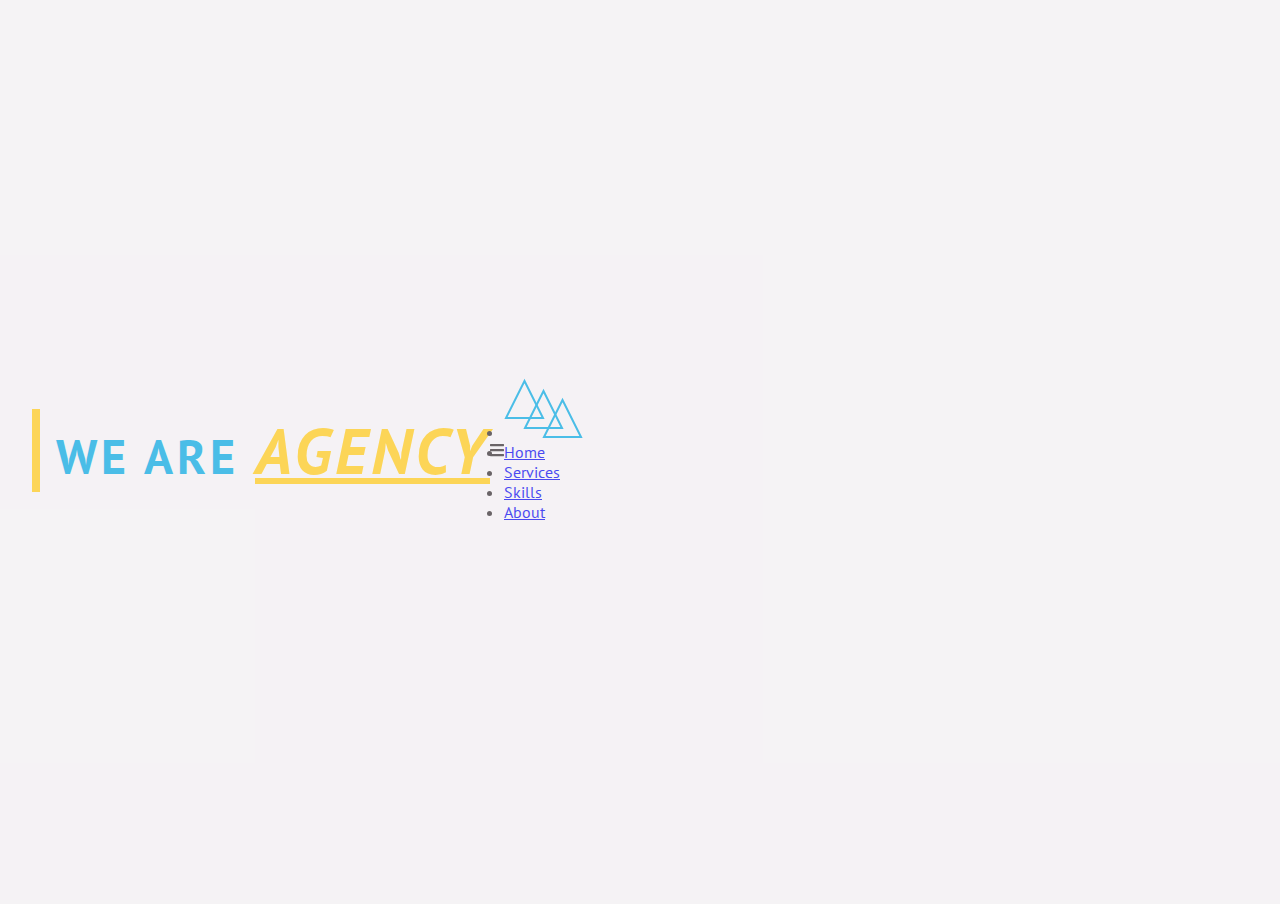
==== setup-agency/index.html @ a59e7b24 "Update web agency" ====
<!DOCTYPE html>
<html lang="en">
  <head>
    <meta charset="UTF-8" />
    <meta name="viewport" content="width=device-width, initial-scale=1.0" />
    <meta http-equiv="X-UA-Compatible" content="ie=edge" />
    <title>Agency</title>
    <!-- main css -->
    <link rel="stylesheet" href="css/main.css" />
    <!-- font awesome(SVG with js)   -->
    <script src="js/all.js"></script>
    <!-- magnific -->
    <!-- <link rel="stylesheet" href="plugins/magnific/magnific-popup.css"> -->
    <!-- owl carousel css-->
    <!-- <link rel="stylesheet" href="plugins/owl/owl.carousel.min.css"> -->
    <!--owl carousel theme  -->
    <!-- <link rel="stylesheet" href="plugins/owl/owl.theme.default.css"> -->
  </head>

  <body>
    <div class="preloader">
      <img src="./img/preloader.gif" alt="" class="preloader_img" />
    </div>
    <!-- header  -->
    <header class="header" id="header">
      <artical class="banner">
        <!--  title  -->
        <h1 class="banner__title">
          We are <strong class="banner__title__name">agency</strong>
        </h1>
      </artical>
      <!--video -->
      <div class="video__container">
        <video class="video__item" id="video" autoplay loop muted>
          <source src="video/Working-it/Mp4/Working-it.mp4" type="video/mp4" />
          <source src="video/Working-it/Ogv/Working-it.ogv" type="video/ogv" />
          <source
            src="video/Working-it/Webm/Working-it.webm"
            type="video/webm"
          />
          browser does't support the video tag.
        </video>
      </div>
      <!--  video overlay  -->
      <div class="video__overlay"></div>
      <!-- nav btn -->
      <div class="navBtn">
        <i class="fas fa-bars"></i>
      </div>
      <!--  navbar  -->
      <nav class="nav">
          <ul class="nav__links">
            <li>
              <a href="#home" class="nav__single-link">
    
                <img src="img/logo.svg" alt="logo">
              </a>
            </li>
            <li>
              <a href="#home" class="nav__single-link">Home</a>
            </li>
            <li>
              <a href="#" class="nav__single-link">Services</a>
            </li>
            <li>
              <a href="#" class="nav__single-link">Skills</a>
            </li>
            <li>
              <a href="#" class="nav__single-link">About</a>
            </li>
          </ul>
        </nav>
    </header>

    <!-- scripts -->
    <!-- jquery -->
    <script src="js/jquery-3.3.1.min.js"></script>
    <!-- magnific -->
    <!-- <script src="plugins/magnific/jquery.magnific-popup.min.js"></script> -->
    <!-- magnific script -->
    <!-- <script src="plugins/magnific/magnific.js"></script> -->
    <!-- numscroller -->
    <!-- <script src="plugins/numscroller-1.0.js"></script> -->
    <!-- owl carousel -->
    <!-- <script src="plugins/owl/owl.carousel.min.js"></script> -->
    <!-- owl js -->
    <!-- <script src="plugins/owl/owl.js"></script> -->
    <!-- app js  -->

    <script src="js/app.js"></script>
    <!--  -->
  </body>
</html>
---- setup-agency/css/main.css ----
@charset "UTF-8";
@import url("https://fonts.googleapis.com/css?family=PT+Sans:400,700");
* {
  margin: 0;
  padding: 0;
  -webkit-box-sizing: border-box;
  box-sizing: border-box;
}

:root {
  --yellow: #ffc914;
  --grey: #b5c2b7;
  --black: rgb(46, 40, 42);
  --blue: #00a7e1;
  --cream: #eddea4;
  --white: rgb(245, 243, 245);
}

body {
  font-family: "PT Sans", sans-serif;
  background: var(--white);
  color: var(--black);
}

.preloader {
  position: fixed;
  top: 0;
  left: 0;
  right: 0;
  bottom: 0;
  background: var(--white);
  display: -webkit-box;
  display: -ms-flexbox;
  display: flex;
  -webkit-box-pack: center;
  -ms-flex-pack: center;
  justify-content: center;
  -webkit-box-align: center;
  -ms-flex-align: center;
  align-items: center;
  z-index: 999;
}

.header {
  min-height: 100vh;
  display: -webkit-box;
  display: -ms-flexbox;
  display: flex;
  -webkit-box-align: center;
  -ms-flex-align: center;
  align-items: center;
  /*   for the rest of the elements   */
  position: relative;
  /*   video   */
}
.header .banner {
  margin-left: 2rem;
  border-left: 0.5rem solid var(--yellow);
}
.header .banner__title {
  font-size: 3rem;
  letter-spacing: 0.25rem;
  /* 字母間的間距 */
  margin-left: 1rem;
  text-transform: uppercase;
  color: var(--blue);
}
.header .banner__title__name {
  color: var(--yellow);
  font-size: 4rem;
  font-style: italic;
  text-decoration: underline;
}
.header .video__container {
  position: absolute;
  top: 0;
  left: 0;
  width: 100%;
  height: 100%;
  z-index: -1;
}
.header .video__item {
  width: 100%;
  height: 100%;
  -o-object-fit: cover;
  object-fit: cover;
}
.header .video__overlay {
  position: absolute;
  top: 0;
  left: 0;
  width: 100%;
  height: 100%;
  background: rgba(245, 243, 245, 0.3);
  z-index: 2;
}

@media screen and (max-width: 768px) {
  .header {
    background: url("../video/Working-it/Snapshots/Working-it.jpg") center/cover
      fixed no-repeat;
  }
}
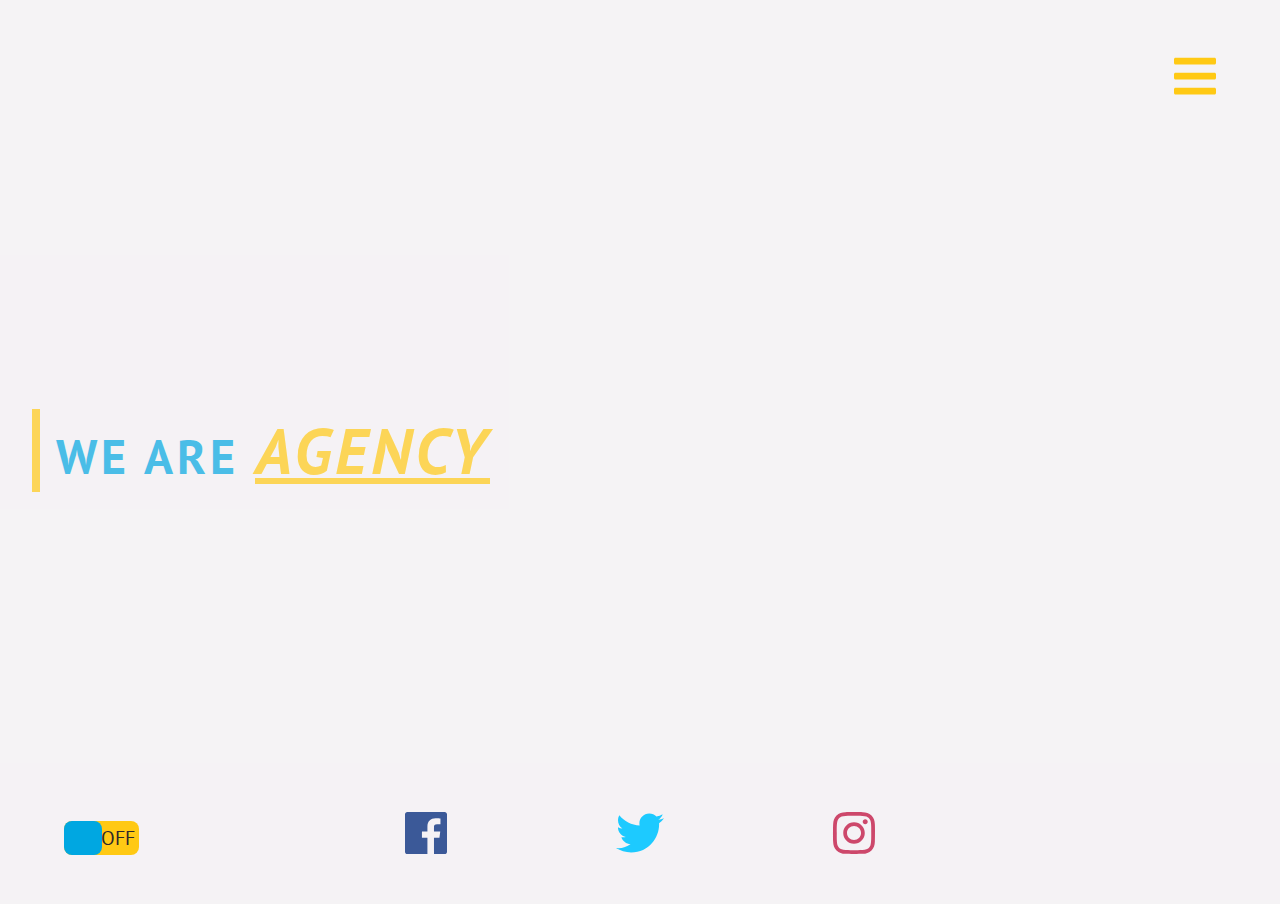
==== commit c364c7c1: "Update switch" ====
--- a/setup-agency/index.html
+++ b/setup-agency/index.html
@@ -22,13 +22,14 @@
       <img src="./img/preloader.gif" alt="" class="preloader_img" />
     </div>
     <!-- header  -->
-    <header class="header" id="header">
-      <artical class="banner">
-        <!--  title  -->
-        <h1 class="banner__title">
-          We are <strong class="banner__title__name">agency</strong>
+    <header class="header" id="home">
+       <!-- title -->
+    <article class="banner">
+        <h1 class="banner__title">we are
+          <span class="banner__title-name">agency</span>
         </h1>
-      </artical>
+      </article>
+
       <!--video -->
       <div class="video__container">
         <video class="video__item" id="video" autoplay loop muted>
@@ -47,29 +48,50 @@
       <div class="navBtn">
         <i class="fas fa-bars"></i>
       </div>
-      <!--  navbar  -->
+      <!-- nav -->
       <nav class="nav">
-          <ul class="nav__links">
-            <li>
-              <a href="#home" class="nav__single-link">
-    
-                <img src="img/logo.svg" alt="logo">
-              </a>
-            </li>
-            <li>
-              <a href="#home" class="nav__single-link">Home</a>
-            </li>
-            <li>
-              <a href="#" class="nav__single-link">Services</a>
-            </li>
-            <li>
-              <a href="#" class="nav__single-link">Skills</a>
-            </li>
-            <li>
-              <a href="#" class="nav__single-link">About</a>
-            </li>
-          </ul>
-        </nav>
+        <ul class="nav__links">
+          <li>
+            <a href="#home" class="nav__links-item">
+              <img src="img/logo.svg" alt="logo" />
+            </a>
+          </li>
+
+          <li>
+            <a href="#home" class="nav__links-item">Home</a>
+          </li>
+          <li>
+            <a href="#" class="nav__links-item">Services</a>
+          </li>
+          <li>
+            <a href="#" class="nav__links-item">Skills</a>
+          </li>
+          <li>
+            <a href="#" class="nav__links-item">About</a>
+          </li>
+        </ul>
+      </nav>
+      <!-- social icons -->
+      <div class="social-icons">
+          <a href="#" class="social-icon social-icon-facebook">
+            <i class="fab fa-facebook"></i>
+          </a>
+          <a href="#" class="social-icon social-icon-twitter">
+            <i class="fab fa-twitter"></i>
+          </a>
+          <a href="#" class="social-icon social-icon-instagram">
+            <i class="fab fa-instagram"></i>
+          </a>
+        </div>
+<!-- video switch -->
+<div class="video__switch-container">
+
+    <div class="video__switch">
+      <span>on</span>
+      <span>off</span>
+      <div class="video__switch-btn"></div>
+    </div>
+  </div>
     </header>
 
     <!-- scripts -->
--- a/setup-agency/css/main.css
+++ b/setup-agency/css/main.css
@@ -4,8 +4,7 @@
   margin: 0;
   padding: 0;
   -webkit-box-sizing: border-box;
-  box-sizing: border-box;
-}
+  box-sizing: border-box; }
 
 :root {
   --yellow: #ffc914;
@@ -13,19 +12,19 @@
   --black: rgb(46, 40, 42);
   --blue: #00a7e1;
   --cream: #eddea4;
-  --white: rgb(245, 243, 245);
-}
+  --white: rgb(245, 243, 245); }
 
 body {
-  font-family: "PT Sans", sans-serif;
+  font-family: 'PT Sans', sans-serif;
   background: var(--white);
-  color: var(--black);
-}
+  color: var(--black); }
 
 .preloader {
   position: fixed;
   top: 0;
   left: 0;
+  /*  top: 0;
+    left: 0;*/
   right: 0;
   bottom: 0;
   background: var(--white);
@@ -38,8 +37,7 @@
   -webkit-box-align: center;
   -ms-flex-align: center;
   align-items: center;
-  z-index: 999;
-}
+  z-index: 999; }
 
 .header {
   min-height: 100vh;
@@ -51,53 +49,186 @@
   align-items: center;
   /*   for the rest of the elements   */
   position: relative;
-  /*   video   */
-}
-.header .banner {
-  margin-left: 2rem;
-  border-left: 0.5rem solid var(--yellow);
-}
-.header .banner__title {
-  font-size: 3rem;
-  letter-spacing: 0.25rem;
-  /* 字母間的間距 */
-  margin-left: 1rem;
-  text-transform: uppercase;
-  color: var(--blue);
-}
-.header .banner__title__name {
-  color: var(--yellow);
-  font-size: 4rem;
-  font-style: italic;
-  text-decoration: underline;
-}
-.header .video__container {
-  position: absolute;
-  top: 0;
-  left: 0;
-  width: 100%;
-  height: 100%;
-  z-index: -1;
-}
-.header .video__item {
-  width: 100%;
-  height: 100%;
-  -o-object-fit: cover;
-  object-fit: cover;
-}
-.header .video__overlay {
-  position: absolute;
-  top: 0;
-  left: 0;
-  width: 100%;
-  height: 100%;
-  background: rgba(245, 243, 245, 0.3);
-  z-index: 2;
-}
+  /*   video   */ }
+  .header .banner {
+    margin-left: 2rem;
+    border-left: 0.5rem solid var(--yellow); }
+    .header .banner__title {
+      font-size: 3rem;
+      letter-spacing: 0.25rem;
+      /* 字母間的間距 */
+      margin-left: 1rem;
+      text-transform: uppercase;
+      color: var(--blue); }
+      .header .banner__title-name {
+        color: var(--yellow);
+        font-size: 4rem;
+        font-style: italic;
+        text-decoration: underline; }
+  .header .video__container {
+    position: absolute;
+    top: 0;
+    left: 0;
+    width: 100%;
+    height: 100%;
+    /* top: 0;
+            left: 0;
+            width: 100%;
+            height: 100%;*/
+    z-index: -1; }
+  .header .video__item {
+    width: 100%;
+    height: 100%;
+    -o-object-fit: cover;
+    object-fit: cover; }
+  .header .video__overlay {
+    position: absolute;
+    top: 0;
+    left: 0;
+    width: 100%;
+    height: 100%;
+    /*top: 0;
+            left: 0;
+            width: 100%;
+            height: 100%;*/
+    background: rgba(245, 243, 245, 0.3);
+    z-index: 2; }
+  .header .navBtn {
+    position: fixed;
+    top: 5%;
+    right: 5%;
+    font-size: 3rem;
+    color: var(--yellow);
+    -webkit-transition: all 1s ease-in-out;
+    -o-transition: all 1s ease-in-out;
+    transition: all 1s ease-in-out;
+    z-index: 3;
+    cursor: pointer;
+    -webkit-animation: pulseScale 2s infinite;
+    animation: pulseScale 2s infinite; }
+  .header .nav {
+    position: fixed;
+    top: 0;
+    left: 0;
+    height: 100%;
+    background: rgba(255, 201, 20, 0.5);
+    -webkit-transition: all 1s ease-in-out;
+    -o-transition: all 1s ease-in-out;
+    transition: all 1s ease-in-out;
+    width: 0;
+    overflow: hidden;
+    z-index: 4; }
+    .header .nav__links {
+      list-style-type: none; }
+      .header .nav__links-item {
+        display: block;
+        text-decoration: none;
+        color: var(--black);
+        font-size: 2rem;
+        padding: 0.5rem 1rem;
+        -webkit-transition: all .5s linear;
+        -o-transition: all .5s linear;
+        transition: all .5s linear;
+        text-transform: capitalize; }
+        .header .nav__links-item:hover {
+          background: var(--black);
+          color: var(--yellow);
+          padding-left: 1.5rem; }
+    .header .nav--show {
+      width: 10rem; }
+  .header .social-icons {
+    position: absolute;
+    bottom: 4%;
+    left: 50%;
+    width: 50%;
+    -webkit-transform: translateX(-50%);
+    -ms-transform: translateX(-50%);
+    transform: translateX(-50%);
+    z-index: 3;
+    display: -webkit-box;
+    display: -ms-flexbox;
+    display: flex;
+    -ms-flex-pack: distribute;
+    justify-content: space-around; }
+  .header .social-icon {
+    text-decoration: none;
+    font-size: 3rem;
+    -webkit-transition: all 1s ease-out;
+    -o-transition: all 1s ease-out;
+    transition: all 1s ease-out; }
+    .header .social-icon:hover {
+      color: var(--yellow);
+      -webkit-transform: scale(1.5);
+      -ms-transform: scale(1.5);
+      transform: scale(1.5); }
+    .header .social-icon-facebook {
+      color: #3B5998; }
+    .header .social-icon-twitter {
+      color: #1dcaff; }
+    .header .social-icon-instagram {
+      color: #cd486b; }
+  .header .video_switch-container {
+    display: none; }
 
 @media screen and (max-width: 768px) {
   .header {
-    background: url("../video/Working-it/Snapshots/Working-it.jpg") center/cover
-      fixed no-repeat;
-  }
-}
+    background: url("../video/Working-it/Snapshots/Working-it.jpg") center/cover fixed no-repeat; } }
+
+@media screen and (min-width: 768px) {
+  .video__switch-container {
+    display: block;
+    position: absolute;
+    bottom: 5%;
+    left: 5%;
+    z-index: 3; }
+  .video__switch {
+    position: relative;
+    width: 75px;
+    background: var(--yellow);
+    text-transform: uppercase;
+    display: -webkit-box;
+    display: -ms-flexbox;
+    display: flex;
+    -webkit-box-pack: justify;
+    -ms-flex-pack: justify;
+    justify-content: space-between;
+    padding: 0.25rem;
+    cursor: pointer;
+    border-radius: 0.5rem; }
+    .video__switch span {
+      font-size: 20px; }
+    .video__switch-btn {
+      position: absolute;
+      top: 0;
+      left: 0;
+      height: 100%;
+      width: 50%;
+      background: var(--blue);
+      border-radius: 0.5rem;
+      -webkit-transition: all 0.3s ease;
+      -o-transition: all 0.3s ease;
+      transition: all 0.3s ease; }
+  .btnSlide {
+    left: 50%; } }
+
+@-webkit-keyframes pulseScale {
+  0% {
+    -webkit-transform: scale(1);
+    transform: scale(1); }
+  50% {
+    -webkit-transform: scale(1.5);
+    transform: scale(1.5); }
+  100% {
+    -webkit-transform: scale(1);
+    transform: scale(1); } }
+
+@keyframes pulseScale {
+  0% {
+    -webkit-transform: scale(1);
+    transform: scale(1); }
+  50% {
+    -webkit-transform: scale(1.5);
+    transform: scale(1.5); }
+  100% {
+    -webkit-transform: scale(1);
+    transform: scale(1); } }
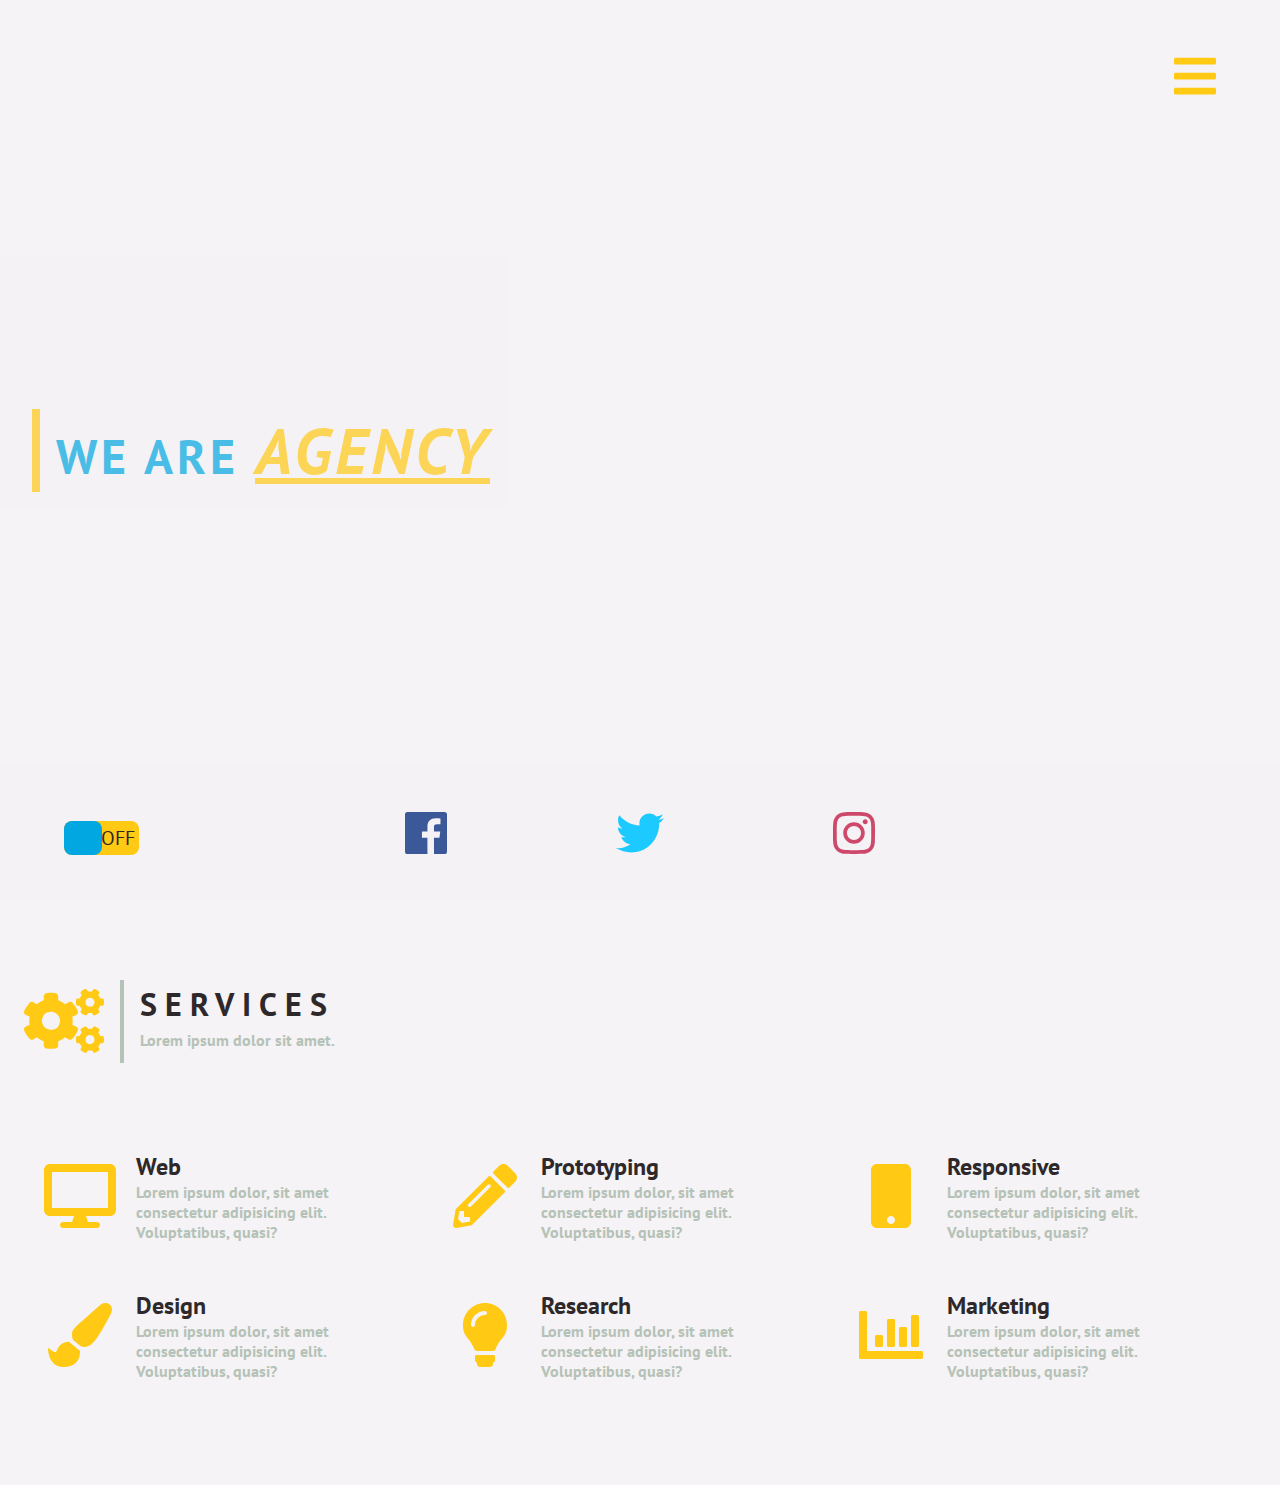
==== commit 83b46e34: "Update servuice" ====
--- a/setup-agency/index.html
+++ b/setup-agency/index.html
@@ -23,56 +23,51 @@
     </div>
     <!-- header  -->
     <header class="header" id="home">
-       <!-- title -->
-    <article class="banner">
-        <h1 class="banner__title">we are
-          <span class="banner__title-name">agency</span>
-        </h1>
-      </article>
-
-      <!--video -->
-      <div class="video__container">
-        <video class="video__item" id="video" autoplay loop muted>
-          <source src="video/Working-it/Mp4/Working-it.mp4" type="video/mp4" />
-          <source src="video/Working-it/Ogv/Working-it.ogv" type="video/ogv" />
-          <source
-            src="video/Working-it/Webm/Working-it.webm"
-            type="video/webm"
-          />
-          browser does't support the video tag.
-        </video>
-      </div>
-      <!--  video overlay  -->
-      <div class="video__overlay"></div>
-      <!-- nav btn -->
-      <div class="navBtn">
-        <i class="fas fa-bars"></i>
-      </div>
-      <!-- nav -->
-      <nav class="nav">
-        <ul class="nav__links">
-          <li>
-            <a href="#home" class="nav__links-item">
-              <img src="img/logo.svg" alt="logo" />
-            </a>
-          </li>
-
-          <li>
-            <a href="#home" class="nav__links-item">Home</a>
-          </li>
-          <li>
-            <a href="#" class="nav__links-item">Services</a>
-          </li>
-          <li>
-            <a href="#" class="nav__links-item">Skills</a>
-          </li>
-          <li>
-            <a href="#" class="nav__links-item">About</a>
-          </li>
-        </ul>
-      </nav>
-      <!-- social icons -->
-      <div class="social-icons">
+        <!-- title -->
+        <article class="banner">
+          <h1 class="banner__title">we are
+            <span class="banner__title-name">agency</span>
+          </h1>
+        </article>
+        <!-- video -->
+        <div class="video__container">
+          <video class="video__item" id="video" autoplay loop>
+            <source src="video/Working-it/Mp4/Working-it.mp4" type="video/mp4">
+            <source src="video/Working-it/Ogv/Working-it.ogv" type="video/ogg">
+            <source src="video/Working-it/Webm/Working-it.webm" type="video/webm"> Your browser does not support the video tag.
+          </video>
+        </div>
+        <!-- video overlay -->
+        <div class="video__overlay"></div>
+        <!-- nav btn -->
+        <div class="navBtn">
+          <i class="fas fa-bars"></i>
+        </div>
+        <!-- nav -->
+        <nav class="nav">
+          <ul class="nav__links">
+            <li>
+              <a href="#home" class="nav__single-link">
+    
+                <img src="img/logo.svg" alt="logo">
+              </a>
+            </li>
+            <li>
+              <a href="#home" class="nav__single-link">Home</a>
+            </li>
+            <li>
+              <a href="#" class="nav__single-link">Services</a>
+            </li>
+            <li>
+              <a href="#" class="nav__single-link">Skills</a>
+            </li>
+            <li>
+              <a href="#" class="nav__single-link">About</a>
+            </li>
+          </ul>
+        </nav>
+        <!-- social icons -->
+        <div class="social-icons">
           <a href="#" class="social-icon social-icon-facebook">
             <i class="fab fa-facebook"></i>
           </a>
@@ -83,16 +78,112 @@
             <i class="fab fa-instagram"></i>
           </a>
         </div>
-<!-- video switch -->
-<div class="video__switch-container">
-
-    <div class="video__switch">
-      <span>on</span>
-      <span>off</span>
-      <div class="video__switch-btn"></div>
-    </div>
-  </div>
-    </header>
+        <!-- video switch -->
+        <div class="video__switch-container">
+    
+          <div class="video__switch">
+            <span>on</span>
+            <span>off</span>
+            <div class="video__switch-btn"></div>
+          </div>
+        </div>
+      </header>
+      <!-- end of header -->
+    
+    <!--  service  -->
+    <section class="services section-padding" id="services">
+        <!-- section-title -->
+        <div class="section-title__container">
+          <!-- icon -->
+          <div class="section-title__icon">
+            <i class="fas fa-cogs"></i>
+          </div>
+          <!-- text -->
+          <div class="section-title__text">
+            <h1 class="section-title__name">services</h1>
+            <h4 class="section-title__info">Lorem ipsum dolor sit amet.</h4>
+          </div>
+        </div>
+        <!-- end of section-title -->
+        <div class="flexbox-parent flexbox-parent--medium">
+          <!-- single service -->
+          <article class="service">
+            <!-- icon -->
+            <div class="service__icon">
+              <i class="fas fa-desktop fa-fw"></i>
+            </div>
+            <!-- text -->
+            <div class="service__text">
+              <h2 class="service__name">web</h2>
+              <h4 class="service__info">Lorem ipsum dolor, sit amet consectetur adipisicing elit. Voluptatibus, quasi?</h4>
+            </div>
+          </article>
+          <!-- end of single service -->
+          <!-- single service -->
+          <article class="service">
+            <!-- icon -->
+            <div class="service__icon">
+              <i class="fas fa-pencil-alt fa-fw"></i>
+            </div>
+            <!-- text -->
+            <div class="service__text">
+              <h2 class="service__name">prototyping</h2>
+              <h4 class="service__info">Lorem ipsum dolor, sit amet consectetur adipisicing elit. Voluptatibus, quasi?</h4>
+            </div>
+          </article>
+          <!-- end of single service -->
+          <!-- single service -->
+          <article class="service">
+            <!-- icon -->
+            <div class="service__icon">
+              <i class="fas fa-mobile fa-fw"></i>
+            </div>
+            <!-- text -->
+            <div class="service__text">
+              <h2 class="service__name">responsive </h2>
+              <h4 class="service__info">Lorem ipsum dolor, sit amet consectetur adipisicing elit. Voluptatibus, quasi?</h4>
+            </div>
+          </article>
+          <!-- end of single service -->
+          <!-- single service -->
+          <article class="service">
+            <!-- icon -->
+            <div class="service__icon">
+              <i class="fas fa-paint-brush fa-fw"></i>
+            </div>
+            <!-- text -->
+            <div class="service__text">
+              <h2 class="service__name">design</h2>
+              <h4 class="service__info">Lorem ipsum dolor, sit amet consectetur adipisicing elit. Voluptatibus, quasi?</h4>
+            </div>
+          </article>
+          <!-- end of single service -->
+          <article class="service">
+            <!-- icon -->
+            <div class="service__icon">
+              <i class="fas fa-lightbulb fa-fw"></i>
+            </div>
+            <!-- text -->
+            <div class="service__text">
+              <h2 class="service__name">research</h2>
+              <h4 class="service__info">Lorem ipsum dolor, sit amet consectetur adipisicing elit. Voluptatibus, quasi?</h4>
+            </div>
+          </article>
+          <!-- end of single service -->
+          <article class="service">
+            <!-- icon -->
+            <div class="service__icon">
+              <i class="fas fa-chart-bar fa-fw"></i>
+            </div>
+            <!-- text -->
+            <div class="service__text">
+              <h2 class="service__name">marketing</h2>
+              <h4 class="service__info">Lorem ipsum dolor, sit amet consectetur adipisicing elit. Voluptatibus, quasi?</h4>
+            </div>
+          </article>
+          <!-- end of single service -->
+        </div>
+      </section>
 
     <!-- scripts -->
     <!-- jquery -->
--- a/setup-agency/css/main.css
+++ b/setup-agency/css/main.css
@@ -6,6 +6,12 @@
   -webkit-box-sizing: border-box;
   box-sizing: border-box; }
 
+/*
+@mixin pad {
+    @media screen and (min-width:768px) {
+        @content
+    }
+}*/
 :root {
   --yellow: #ffc914;
   --grey: #b5c2b7;
@@ -14,6 +20,10 @@
   --cream: #eddea4;
   --white: rgb(245, 243, 245); }
 
+html {
+  -webkit-box-sizing: border-box;
+  box-sizing: border-box; }
+
 body {
   font-family: 'PT Sans', sans-serif;
   background: var(--white);
@@ -23,8 +33,6 @@
   position: fixed;
   top: 0;
   left: 0;
-  /*  top: 0;
-    left: 0;*/
   right: 0;
   bottom: 0;
   background: var(--white);
@@ -170,6 +178,122 @@
   .header .video_switch-container {
     display: none; }
 
+.section-padding {
+  padding: 3rem 0; }
+
+.flexbox-parent {
+  max-width: 95vw;
+  margin: 2rem auto; }
+
+.section-title__container {
+  display: -webkit-box;
+  display: -ms-flexbox;
+  display: flex;
+  padding: 2rem 1.5rem; }
+
+.section-title__icon {
+  font-size: 4rem;
+  color: var(--yellow);
+  margin-right: 1rem; }
+
+.section-title__text {
+  line-height: 1.5;
+  border-left: 0.3rem solid var(--grey);
+  padding-left: 1rem; }
+
+.section-title__name {
+  font-size: 2rem;
+  letter-spacing: 0.5rem;
+  text-transform: uppercase; }
+
+.section-title__info {
+  color: var(--grey); }
+
+/*
+.section-title__container {
+    display: flex;
+    padding: 2rem 1.5rem;
+}
+
+.section-title__icon {
+    font-size: 4rem;
+    color: var(--yellow);
+    margin-right: 1rem;
+}
+
+.section-title__text {
+    line-height: 1.5;
+    border-left: 0.3rem solid var(--grey);
+    padding-left: 1rem;
+}
+
+.section-title__name {
+    font-size: 2rem;
+    letter-spacing: 0.5rem;
+    text-transform: uppercase;
+}
+
+.section-title__info {
+    color: var(--grey);
+}
+*/
+.service {
+  display: -webkit-box;
+  display: -ms-flexbox;
+  display: flex;
+  margin: 1rem 0;
+  -webkit-box-pack: center;
+  -ms-flex-pack: center;
+  justify-content: center; }
+  .service__icon {
+    font-size: 4rem;
+    -ms-flex-item-align: center;
+    -ms-grid-row-align: center;
+    align-self: center;
+    padding: 0.5rem;
+    color: var(--yellow);
+    -webkit-transition: all 0.5s linear;
+    -o-transition: all 0.5s linear;
+    transition: all 0.5s linear; }
+  .service:hover .service__icon {
+    background: var(--blue);
+    color: var(--white); }
+  .service__name {
+    text-transform: capitalize; }
+  .service__text {
+    padding: 0.5rem; }
+  .service__info {
+    color: var(--grey);
+    width: 70%; }
+
+/*
+.service__icon {
+    font-size: 4rem;
+    align-self: center;
+    padding: 0.5rem;
+    color: var(--yellow);
+    transition: all 0.5s linear;
+}
+
+.service:hover .service__icon {
+    background: var(--blue);
+    color: var(--white);
+
+}
+
+.sevice__text {
+    padding: 0.5rem;
+}
+
+.service__name {
+    text-transform: capitalize;
+}
+
+.service__info {
+    color: var(--grey);
+    width: 80%;
+}
+*/
 @media screen and (max-width: 768px) {
   .header {
     background: url("../video/Working-it/Snapshots/Working-it.jpg") center/cover fixed no-repeat; } }
@@ -209,7 +333,26 @@
       -o-transition: all 0.3s ease;
       transition: all 0.3s ease; }
   .btnSlide {
-    left: 50%; } }
+    left: 50%; }
+  .flexbox-parent--medium {
+    display: -webkit-box;
+    display: -ms-flexbox;
+    display: flex;
+    -webkit-box-pack: justify;
+    -ms-flex-pack: justify;
+    justify-content: space-between;
+    -ms-flex-wrap: wrap;
+    flex-wrap: wrap; }
+  .service {
+    -webkit-box-flex: 0;
+    -ms-flex: 0 0 calc(50% - 0.5rem);
+    flex: 0 0 calc(50% - 0.5rem); } }
+
+@media screen and (min-width: 768px) {
+  .service {
+    -webkit-box-flex: 0;
+    -ms-flex: 0 0 calc(100% / 3);
+    flex: 0 0 calc(100% / 3); } }
 
 @-webkit-keyframes pulseScale {
   0% {
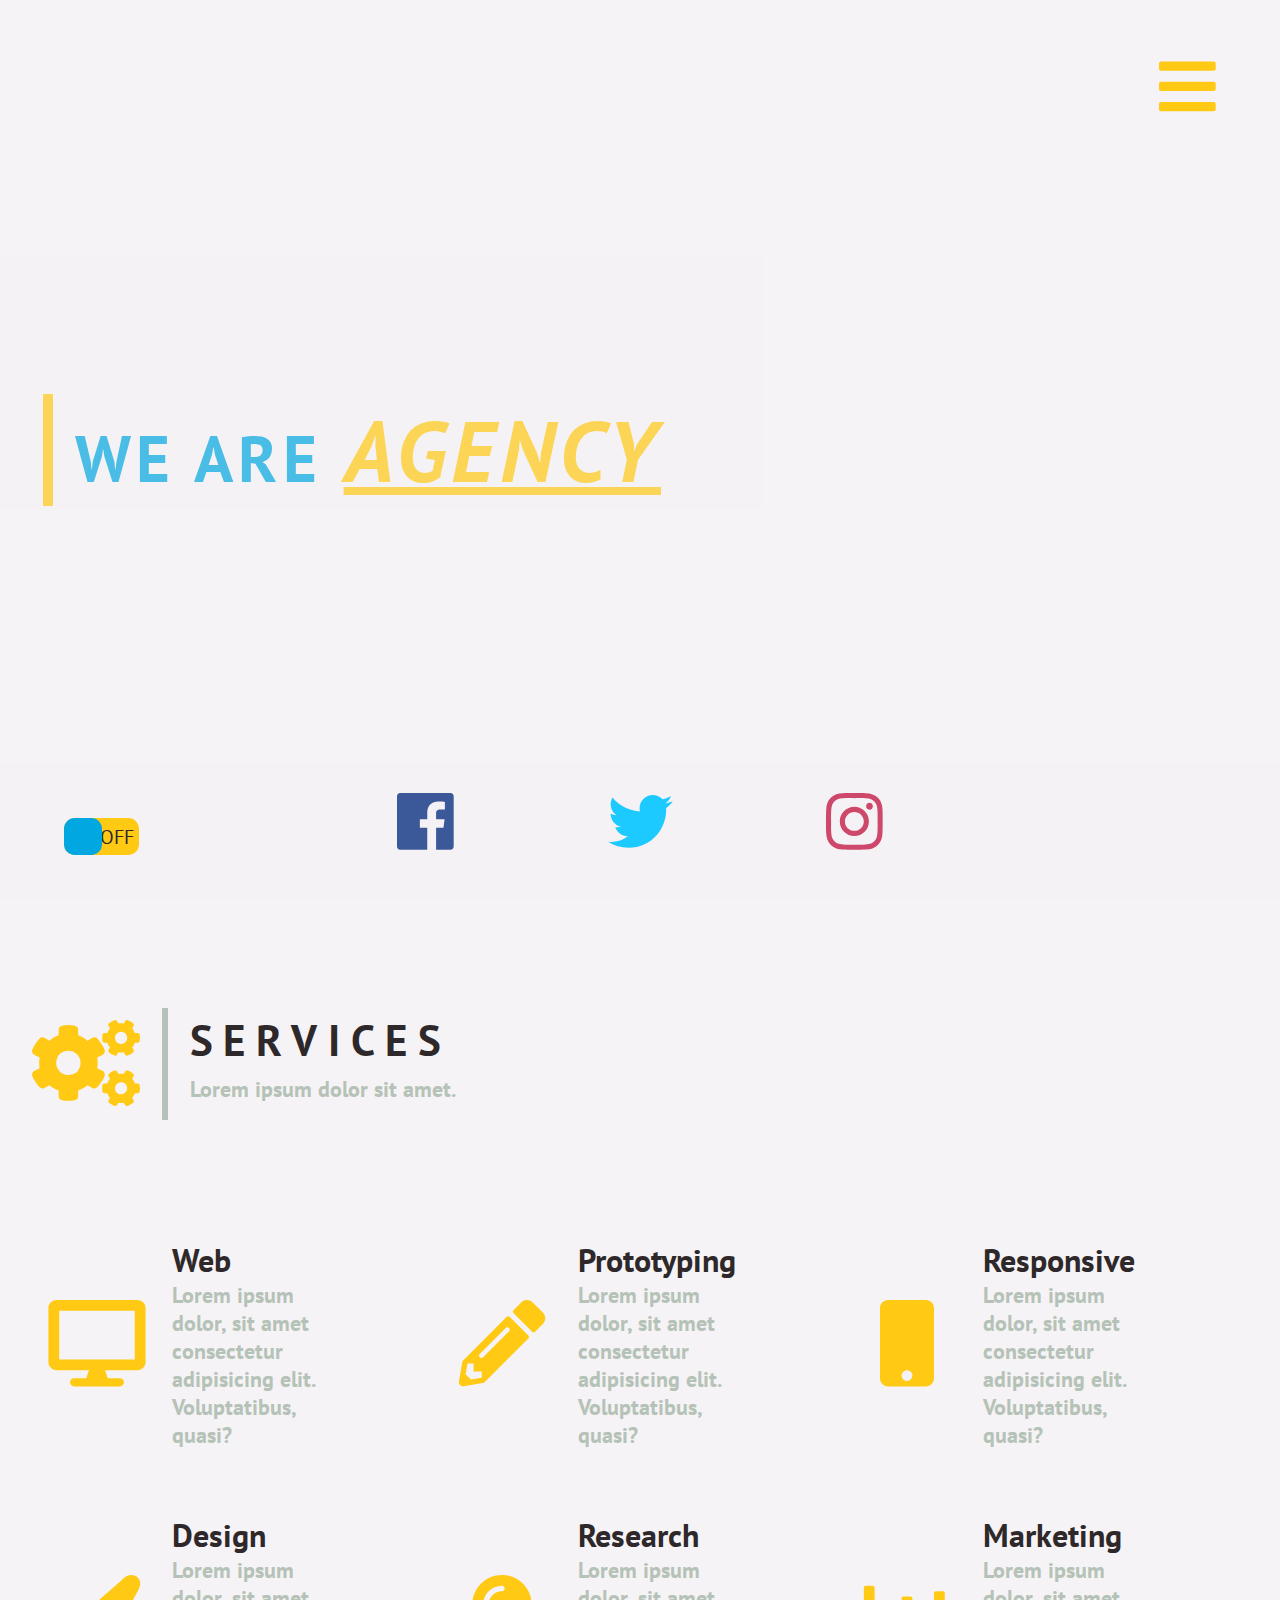
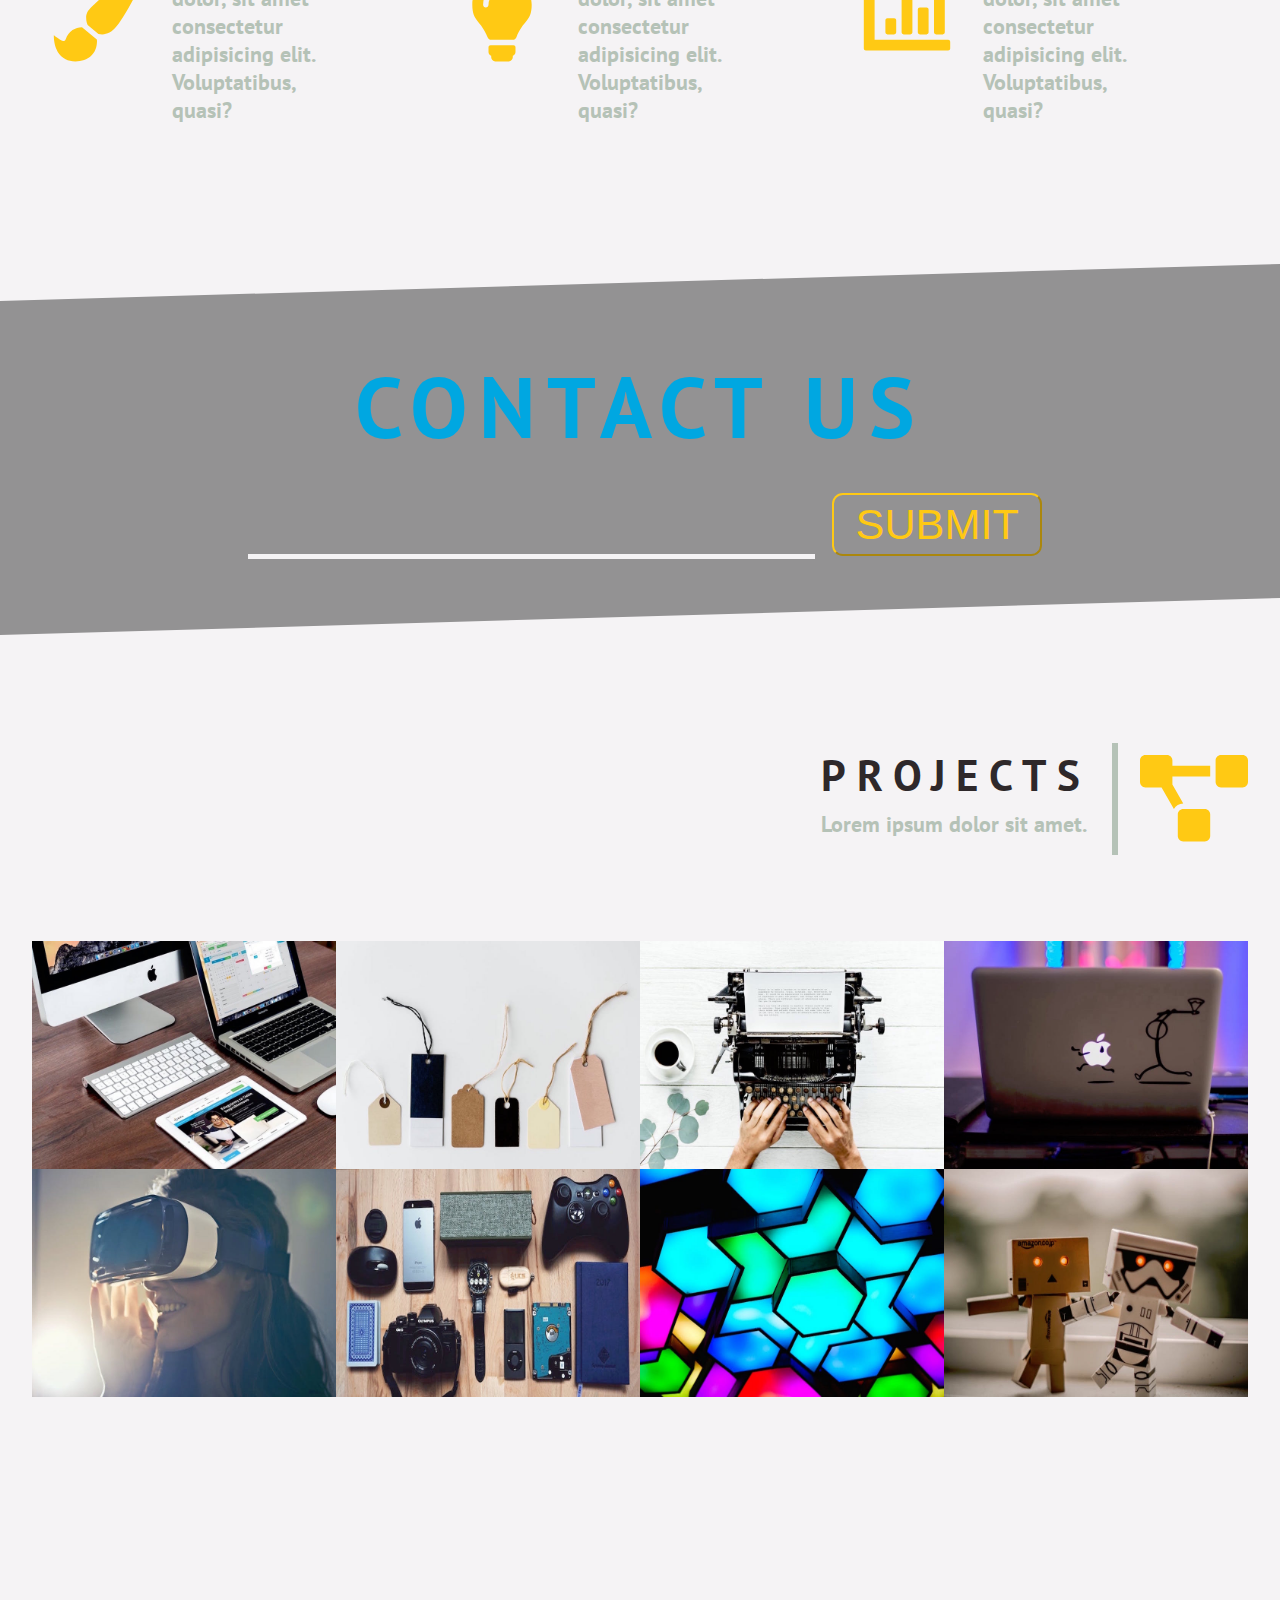
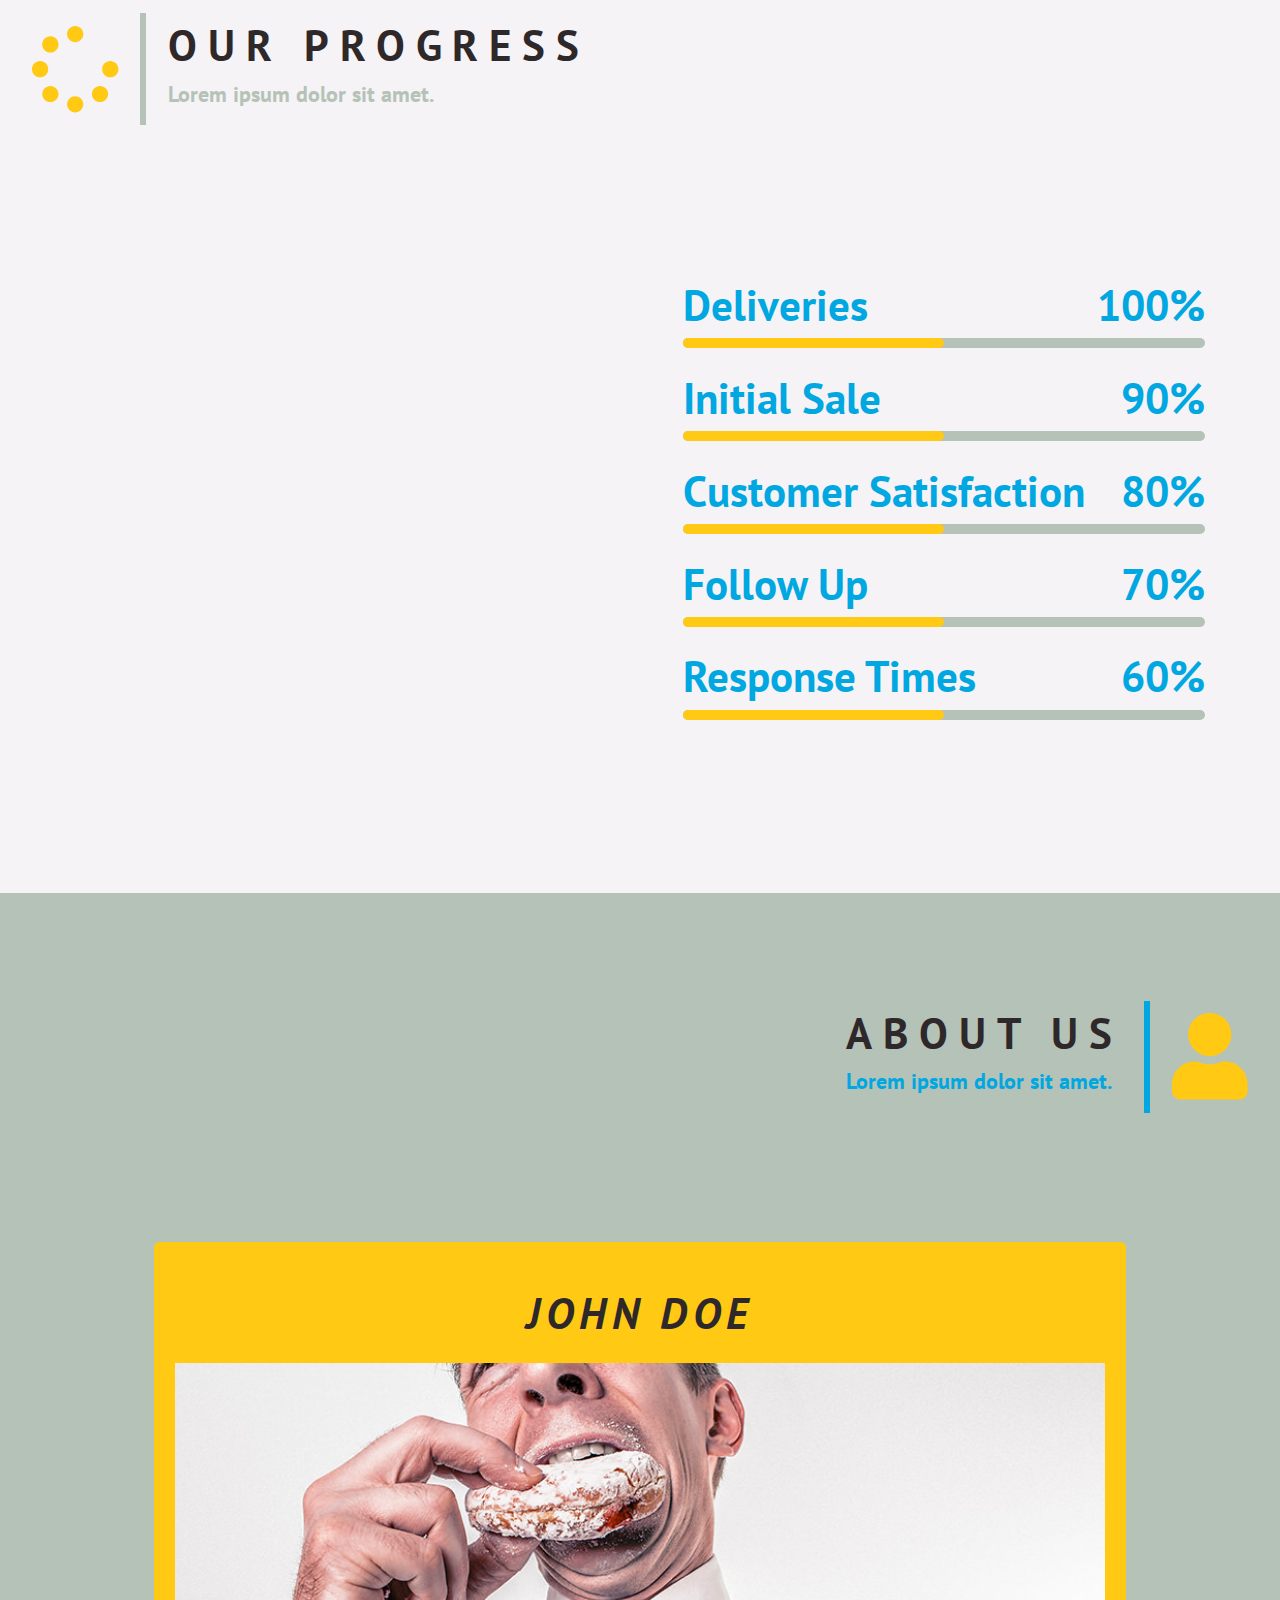
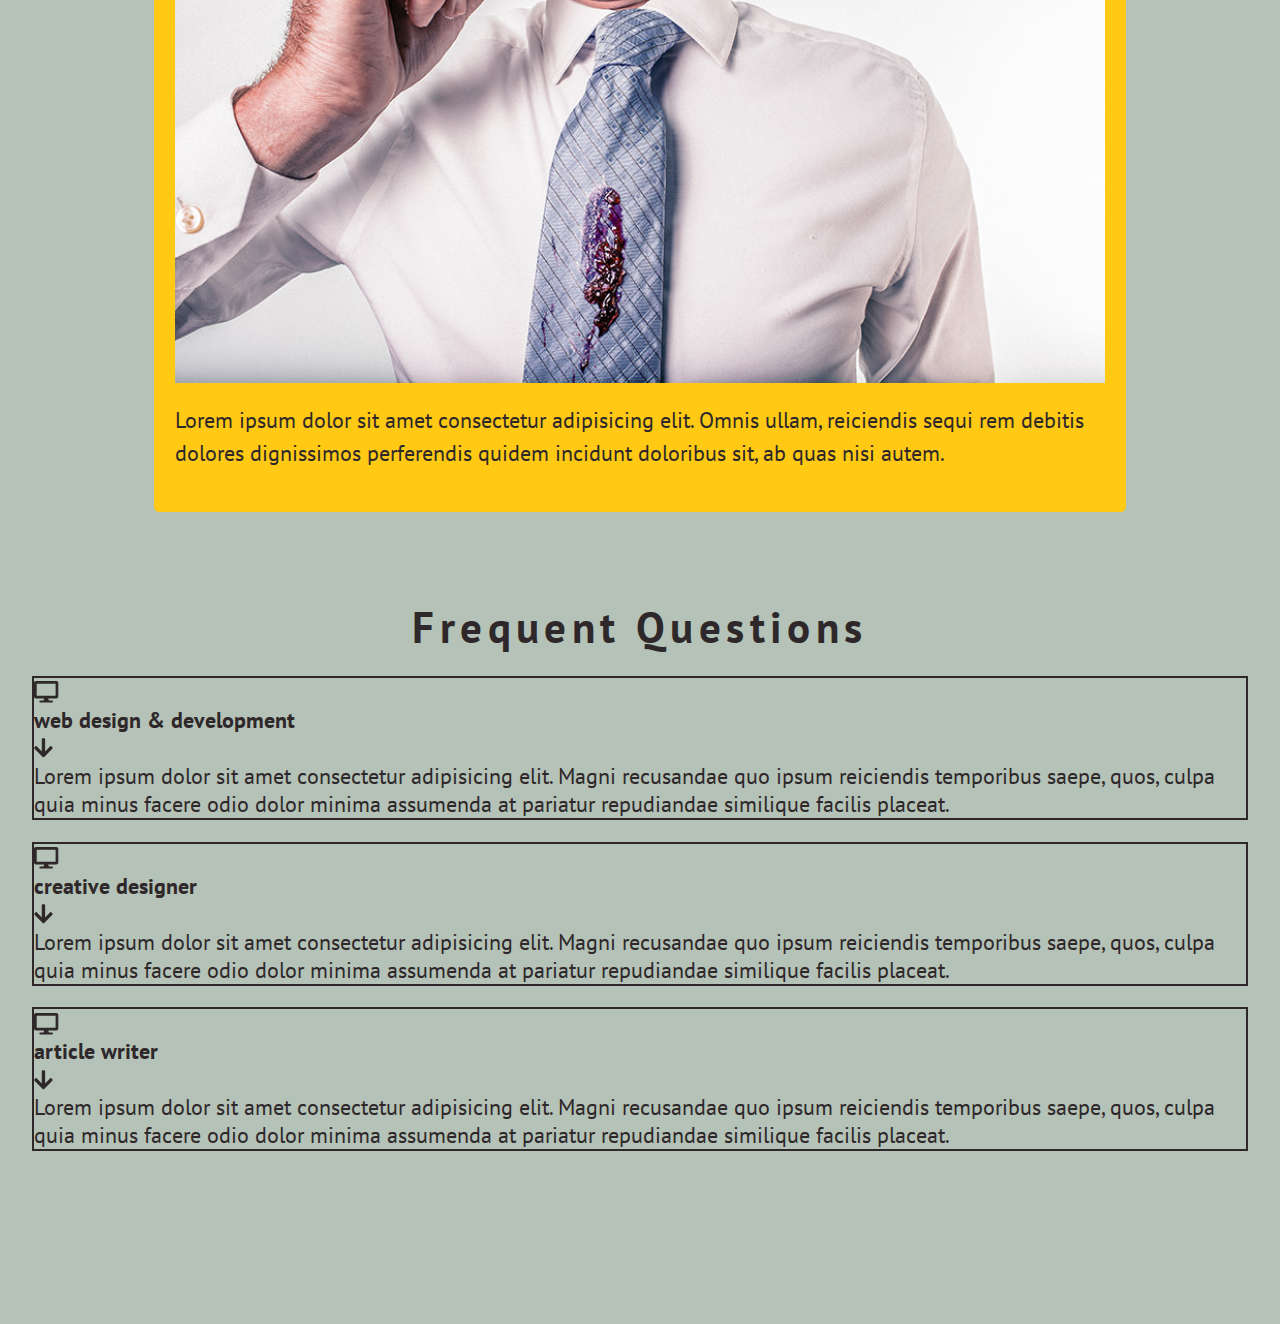
==== commit 12215ee5: "Update about" ====
--- a/setup-agency/index.html
+++ b/setup-agency/index.html
@@ -10,7 +10,7 @@
     <!-- font awesome(SVG with js)   -->
     <script src="js/all.js"></script>
     <!-- magnific -->
-    <!-- <link rel="stylesheet" href="plugins/magnific/magnific-popup.css"> -->
+    <link rel="stylesheet" href="plugins/magnific/magnific-popup.css" />
     <!-- owl carousel css-->
     <!-- <link rel="stylesheet" href="plugins/owl/owl.carousel.min.css"> -->
     <!--owl carousel theme  -->
@@ -21,175 +21,511 @@
     <div class="preloader">
       <img src="./img/preloader.gif" alt="" class="preloader_img" />
     </div>
-    <!-- header  -->
+    <!-- header -->
     <header class="header" id="home">
-        <!-- title -->
-        <article class="banner">
-          <h1 class="banner__title">we are
-            <span class="banner__title-name">agency</span>
-          </h1>
-        </article>
-        <!-- video -->
-        <div class="video__container">
-          <video class="video__item" id="video" autoplay loop>
-            <source src="video/Working-it/Mp4/Working-it.mp4" type="video/mp4">
-            <source src="video/Working-it/Ogv/Working-it.ogv" type="video/ogg">
-            <source src="video/Working-it/Webm/Working-it.webm" type="video/webm"> Your browser does not support the video tag.
-          </video>
-        </div>
-        <!-- video overlay -->
-        <div class="video__overlay"></div>
-        <!-- nav btn -->
-        <div class="navBtn">
-          <i class="fas fa-bars"></i>
-        </div>
-        <!-- nav -->
-        <nav class="nav">
-          <ul class="nav__links">
-            <li>
-              <a href="#home" class="nav__single-link">
-    
-                <img src="img/logo.svg" alt="logo">
-              </a>
-            </li>
-            <li>
-              <a href="#home" class="nav__single-link">Home</a>
-            </li>
-            <li>
-              <a href="#" class="nav__single-link">Services</a>
-            </li>
-            <li>
-              <a href="#" class="nav__single-link">Skills</a>
-            </li>
-            <li>
-              <a href="#" class="nav__single-link">About</a>
-            </li>
-          </ul>
-        </nav>
-        <!-- social icons -->
-        <div class="social-icons">
-          <a href="#" class="social-icon social-icon-facebook">
-            <i class="fab fa-facebook"></i>
-          </a>
-          <a href="#" class="social-icon social-icon-twitter">
-            <i class="fab fa-twitter"></i>
-          </a>
-          <a href="#" class="social-icon social-icon-instagram">
-            <i class="fab fa-instagram"></i>
-          </a>
-        </div>
-        <!-- video switch -->
-        <div class="video__switch-container">
-    
-          <div class="video__switch">
-            <span>on</span>
-            <span>off</span>
-            <div class="video__switch-btn"></div>
-          </div>
-        </div>
-      </header>
-      <!-- end of header -->
-    
-    <!--  service  -->
+      <!-- title -->
+      <article class="banner">
+        <h1 class="banner__title">
+          we are
+          <span class="banner__title-name">agency</span>
+        </h1>
+      </article>
+      <!-- video -->
+      <div class="video__container">
+        <video class="video__item" id="video" autoplay loop>
+          <source src="video/Working-it/Mp4/Working-it.mp4" type="video/mp4" />
+          <source src="video/Working-it/Ogv/Working-it.ogv" type="video/ogg" />
+          <source
+            src="video/Working-it/Webm/Working-it.webm"
+            type="video/webm"
+          />
+          Your browser does not support the video tag.
+        </video>
+      </div>
+      <!-- video overlay -->
+      <div class="video__overlay"></div>
+      <!-- nav btn -->
+      <div class="navBtn">
+        <i class="fas fa-bars"></i>
+      </div>
+      <!-- nav -->
+      <nav class="nav">
+        <ul class="nav__links">
+          <li>
+            <a href="#home" class="nav__links-item">
+              <img src="img/logo.svg" alt="logo" />
+            </a>
+          </li>
+          <li>
+            <a href="#home" class="nav__links-item">Home</a>
+          </li>
+          <li>
+            <a href="#" class="nav__links-item">Services</a>
+          </li>
+          <li>
+            <a href="#" class="nav__links-item">Skills</a>
+          </li>
+          <li>
+            <a href="#" class="nav__links-item">About</a>
+          </li>
+        </ul>
+      </nav>
+      <!-- social icons -->
+      <div class="social-icons">
+        <a href="#" class="social-icon social-icon-facebook">
+          <i class="fab fa-facebook"></i>
+        </a>
+        <a href="#" class="social-icon social-icon-twitter">
+          <i class="fab fa-twitter"></i>
+        </a>
+        <a href="#" class="social-icon social-icon-instagram">
+          <i class="fab fa-instagram"></i>
+        </a>
+      </div>
+      <!-- video switch -->
+      <div class="video__switch-container">
+        <div class="video__switch">
+          <span>on</span>
+          <span>off</span>
+          <div class="video__switch-btn"></div>
+        </div>
+      </div>
+    </header>
+    <!-- end of header -->
+    <!-- services -->
     <section class="services section-padding" id="services">
-        <!-- section-title -->
-        <div class="section-title__container">
+      <!-- section-title -->
+      <div class="section-title__container">
+        <!-- icon -->
+        <div class="section-title__icon">
+          <i class="fas fa-cogs"></i>
+        </div>
+        <!-- text -->
+        <div class="section-title__text">
+          <h1 class="section-title__name">services</h1>
+          <h4 class="section-title__info">Lorem ipsum dolor sit amet.</h4>
+        </div>
+      </div>
+      <!-- end of section-title -->
+      <div class="flexbox-parent flexbox-parent--medium">
+        <!-- single service -->
+        <article class="service">
           <!-- icon -->
-          <div class="section-title__icon">
-            <i class="fas fa-cogs"></i>
+          <div class="service__icon">
+            <i class="fas fa-desktop fa-fw"></i>
           </div>
           <!-- text -->
-          <div class="section-title__text">
-            <h1 class="section-title__name">services</h1>
-            <h4 class="section-title__info">Lorem ipsum dolor sit amet.</h4>
-          </div>
-        </div>
-        <!-- end of section-title -->
-        <div class="flexbox-parent flexbox-parent--medium">
-          <!-- single service -->
-          <article class="service">
-            <!-- icon -->
-            <div class="service__icon">
-              <i class="fas fa-desktop fa-fw"></i>
-            </div>
-            <!-- text -->
-            <div class="service__text">
-              <h2 class="service__name">web</h2>
-              <h4 class="service__info">Lorem ipsum dolor, sit amet consectetur adipisicing elit. Voluptatibus, quasi?</h4>
-            </div>
-          </article>
-          <!-- end of single service -->
-          <!-- single service -->
-          <article class="service">
-            <!-- icon -->
-            <div class="service__icon">
-              <i class="fas fa-pencil-alt fa-fw"></i>
-            </div>
-            <!-- text -->
-            <div class="service__text">
-              <h2 class="service__name">prototyping</h2>
-              <h4 class="service__info">Lorem ipsum dolor, sit amet consectetur adipisicing elit. Voluptatibus, quasi?</h4>
-            </div>
-          </article>
-          <!-- end of single service -->
-          <!-- single service -->
-          <article class="service">
-            <!-- icon -->
-            <div class="service__icon">
-              <i class="fas fa-mobile fa-fw"></i>
-            </div>
-            <!-- text -->
-            <div class="service__text">
-              <h2 class="service__name">responsive </h2>
-              <h4 class="service__info">Lorem ipsum dolor, sit amet consectetur adipisicing elit. Voluptatibus, quasi?</h4>
-            </div>
-          </article>
-          <!-- end of single service -->
-          <!-- single service -->
-          <article class="service">
-            <!-- icon -->
-            <div class="service__icon">
-              <i class="fas fa-paint-brush fa-fw"></i>
-            </div>
-            <!-- text -->
-            <div class="service__text">
-              <h2 class="service__name">design</h2>
-              <h4 class="service__info">Lorem ipsum dolor, sit amet consectetur adipisicing elit. Voluptatibus, quasi?</h4>
-            </div>
-          </article>
-          <!-- end of single service -->
-          <article class="service">
-            <!-- icon -->
-            <div class="service__icon">
-              <i class="fas fa-lightbulb fa-fw"></i>
-            </div>
-            <!-- text -->
-            <div class="service__text">
-              <h2 class="service__name">research</h2>
-              <h4 class="service__info">Lorem ipsum dolor, sit amet consectetur adipisicing elit. Voluptatibus, quasi?</h4>
-            </div>
-          </article>
-          <!-- end of single service -->
-          <article class="service">
-            <!-- icon -->
-            <div class="service__icon">
-              <i class="fas fa-chart-bar fa-fw"></i>
-            </div>
-            <!-- text -->
-            <div class="service__text">
-              <h2 class="service__name">marketing</h2>
-              <h4 class="service__info">Lorem ipsum dolor, sit amet consectetur adipisicing elit. Voluptatibus, quasi?</h4>
-            </div>
-          </article>
-          <!-- end of single service -->
-        </div>
-      </section>
+          <div class="service__text">
+            <h2 class="service__name">web</h2>
+            <h4 class="service__info">
+              Lorem ipsum dolor, sit amet consectetur adipisicing elit.
+              Voluptatibus, quasi?
+            </h4>
+          </div>
+        </article>
+        <!-- end of single service -->
+        <!-- single service -->
+        <article class="service">
+          <!-- icon -->
+          <div class="service__icon">
+            <i class="fas fa-pencil-alt fa-fw"></i>
+          </div>
+          <!-- text -->
+          <div class="service__text">
+            <h2 class="service__name">prototyping</h2>
+            <h4 class="service__info">
+              Lorem ipsum dolor, sit amet consectetur adipisicing elit.
+              Voluptatibus, quasi?
+            </h4>
+          </div>
+        </article>
+        <!-- end of single service -->
+        <!-- single service -->
+        <article class="service">
+          <!-- icon -->
+          <div class="service__icon">
+            <i class="fas fa-mobile fa-fw"></i>
+          </div>
+          <!-- text -->
+          <div class="service__text">
+            <h2 class="service__name">responsive</h2>
+            <h4 class="service__info">
+              Lorem ipsum dolor, sit amet consectetur adipisicing elit.
+              Voluptatibus, quasi?
+            </h4>
+          </div>
+        </article>
+        <!-- end of single service -->
+        <!-- single service -->
+        <article class="service">
+          <!-- icon -->
+          <div class="service__icon">
+            <i class="fas fa-paint-brush fa-fw"></i>
+          </div>
+          <!-- text -->
+          <div class="service__text">
+            <h2 class="service__name">design</h2>
+            <h4 class="service__info">
+              Lorem ipsum dolor, sit amet consectetur adipisicing elit.
+              Voluptatibus, quasi?
+            </h4>
+          </div>
+        </article>
+        <!-- end of single service -->
+        <article class="service">
+          <!-- icon -->
+          <div class="service__icon">
+            <i class="fas fa-lightbulb fa-fw"></i>
+          </div>
+          <!-- text -->
+          <div class="service__text">
+            <h2 class="service__name">research</h2>
+            <h4 class="service__info">
+              Lorem ipsum dolor, sit amet consectetur adipisicing elit.
+              Voluptatibus, quasi?
+            </h4>
+          </div>
+        </article>
+        <!-- end of single service -->
+        <article class="service">
+          <!-- icon -->
+          <div class="service__icon">
+            <i class="fas fa-chart-bar fa-fw"></i>
+          </div>
+          <!-- text -->
+          <div class="service__text">
+            <h2 class="service__name">marketing</h2>
+            <h4 class="service__info">
+              Lorem ipsum dolor, sit amet consectetur adipisicing elit.
+              Voluptatibus, quasi?
+            </h4>
+          </div>
+        </article>
+        <!-- end of single service -->
+      </div>
+    </section>
+    <!--  contact   -->
+    <section class="contact section-padding" id="contact">
+      <div class="contact__container">
+        <h2 class="contact__title">contact us</h2>
+        <form class="contact__form">
+          <input type="email" class="contact__input" />
+          <button type="submit" class="contact__submit">submit</button>
+        </form>
+      </div>
+    </section>
+    <section class="projects section-padding" id="projects">
+      <!-- section-title -->
+      <div class="reverse-section-title__container">
+        <!-- icon -->
+        <div class="reverse-section-title__icon ">
+          <i class="fas fa-project-diagram"></i>
+        </div>
+        <!-- text -->
+        <div class="reverse-section-title__text">
+          <h1 class="reverse-section-title__name">projects</h1>
+          <h4 class="reverse-section-title__info">
+            Lorem ipsum dolor sit amet.
+          </h4>
+        </div>
+      </div>
+
+      <div class="flexbox-parent flexbox-parent--medium" id="projects__modal">
+        <!-- single project -->
+        <article class="project">
+          <img
+            src="./img/current-projects-1.jpeg"
+            class="project__img"
+            alt="project"
+          />
+          <a href="./img/current-projects-1.jpeg" class="project__icon">
+            <i class="fas fa-search"></i>
+          </a>
+          <div class="project__outline"></div>
+        </article>
+        <!-- single project -->
+        <article class="project">
+          <img
+            src="img/current-projects-2.jpeg"
+            alt="project"
+            class="project__img"
+          />
+          <a href="img/current-projects-2.jpeg" class="project__icon">
+            <i class="fas fa-search"></i>
+          </a>
+          <div class="project__outline"></div>
+        </article>
+
+        <!-- single project -->
+        <article class="project">
+          <img
+            src="img/current-projects-3.jpeg"
+            alt="project"
+            class="project__img"
+          />
+          <a href="img/current-projects-3.jpeg" class="project__icon">
+            <i class="fas fa-search"></i>
+          </a>
+          <div class="project__outline"></div>
+        </article>
+
+        <!-- single project -->
+        <article class="project">
+          <img
+            src="img/current-projects-4.jpeg"
+            alt="project"
+            class="project__img"
+          />
+          <a href="img/current-projects-4.jpeg" class="project__icon">
+            <i class="fas fa-search"></i>
+          </a>
+          <div class="project__outline"></div>
+        </article>
+
+        <!-- single project -->
+        <article class="project">
+          <img
+            src="img/current-projects-5.jpeg"
+            alt="project"
+            class="project__img"
+          />
+          <a href="img/current-projects-5.jpeg" class="project__icon">
+            <i class="fas fa-search"></i>
+          </a>
+          <div class="project__outline"></div>
+        </article>
+
+        <!-- single project -->
+        <article class="project">
+          <img
+            src="img/current-projects-6.jpeg"
+            alt="project"
+            class="project__img"
+          />
+          <a href="img/current-projects-6.jpeg" class="project__icon">
+            <i class="fas fa-search"></i>
+          </a>
+          <div class="project__outline"></div>
+        </article>
+
+        <!-- single project -->
+        <article class="project">
+          <img
+            src="img/current-projects-7.jpeg"
+            alt="project"
+            class="project__img"
+          />
+          <a href="img/current-projects-7.jpeg" class="project__icon">
+            <i class="fas fa-search"></i>
+          </a>
+          <div class="project__outline"></div>
+        </article>
+
+        <!-- single project -->
+        <article class="project">
+          <img
+            src="img/current-projects-8.jpeg"
+            alt="project"
+            class="project__img"
+          />
+          <a href="img/current-projects-8.jpeg" class="project__icon">
+            <i class="fas fa-search"></i>
+          </a>
+          <div class="project__outline"></div>
+        </article>
+      </div>
+    </section>
+    <!-- progress section -->
+  <section class="progress section-padding" id="progress">
+      <!-- section-title -->
+      <div class="section-title__container">
+        <!-- icon -->
+        <div class="section-title__icon">
+          <i class="fas fa-spinner"></i>
+        </div>
+        <!-- text -->
+        <div class="section-title__text">
+          <h1 class="section-title__name ">our progress</h1>
+          <h4 class="section-title__info ">Lorem ipsum dolor sit amet.</h4>
+        </div>
+      </div>
+      <!-- end of section-title -->
+      <div class="flexbox-parent flexbox-parent--medium">
+  
+        <!-- progress img -->
+        <article class="progress__img progress__item">
+  
+        </article>
+        <!-- progress info -->
+        <article class="progress__info progress__item">
+          <div class="progress__container">
+            <!-- single progress bar -->
+            <div class="progress__bar">
+              <!-- text -->
+              <div class="progress__bar-text">
+                <h1>Deliveries</h1>
+                <h1>100%</h1>
+              </div>
+              <!-- value -->
+              <div class="progress__bcg">
+                <div class="progress__value progress__value--one">
+  
+                </div>
+              </div>
+            </div>
+            <!-- end of progress bar -->
+            <!-- single progress bar -->
+            <div class="progress__bar">
+              <!-- text -->
+              <div class="progress__bar-text">
+                <h1>initial sale</h1>
+                <h1>90%</h1>
+              </div>
+              <!-- value -->
+              <div class="progress__bcg">
+                <div class="progress__value progress__value--two"></div>
+              </div>
+            </div>
+            <!-- end of progress bar -->
+            <!-- single progress bar -->
+            <div class="progress__bar">
+              <!-- text -->
+              <div class="progress__bar-text">
+                <h1>customer satisfaction</h1>
+                <h1>80%</h1>
+              </div>
+              <!-- value -->
+              <div class="progress__bcg">
+                <div class="progress__value progress__value--three"></div>
+              </div>
+            </div>
+            <!-- end of progress bar -->
+            <!-- single progress bar -->
+            <div class="progress__bar">
+              <!-- text -->
+              <div class="progress__bar-text">
+                <h1>follow up</h1>
+                <h1>70%</h1>
+              </div>
+              <!-- value -->
+              <div class="progress__bcg">
+                <div class="progress__value progress__value--four"></div>
+              </div>
+            </div>
+            <!-- end of progress bar -->
+            <!-- single progress bar -->
+            <div class="progress__bar">
+              <!-- text -->
+              <div class="progress__bar-text">
+                <h1>Response Times</h1>
+                <h1>60%</h1>
+              </div>
+              <!-- value -->
+              <div class="progress__bcg">
+                <div class="progress__value progress__value--five">
+                  
+                </div>
+              </div>
+            </div>
+            <!-- end of progress bar -->
+          </div>
+        </article>
+      </div>
+  
+    </section>
+    <!-- about section -->
+  <section class="about section-padding">
+      <!-- section-title -->
+      <div class="reverse-section-title__container">
+        <!-- icon -->
+        <div class="reverse-section-title__icon">
+          <i class="fas fa-user"></i>
+        </div>
+        <!-- text -->
+        <div class="reverse-section-title__text section-title__text--border--blue">
+          <h1 class="reverse-section-title__name ">about us</h1>
+          <h4 class="reverse-section-title__info section-title__info--blue">Lorem ipsum dolor sit amet.</h4>
+        </div>
+      </div>
+      <!-- end of section-title -->
+      <div class="about__center flexbox-parent flexbox-parent--medium">
+        <!-- about img -->
+        <article class="about__img item-margin">
+          <div class="about__img-container">
+            <h1 class="about__img-name">john doe</h1>
+  
+            <img src="img/team-1.jpg" alt="" class="about__img-photo">
+            <div class="about__img-text">Lorem ipsum dolor sit amet consectetur adipisicing elit. Omnis ullam, reiciendis sequi rem debitis dolores dignissimos
+              perferendis quidem incidunt doloribus sit, ab quas nisi autem.</div>
+          </div>
+        </article>
+        <!-- about info -->
+        <article class="about__info item-margin">
+          <h1 class="about__info-title">frequent questions</h1>
+          <!-- single accordion -->
+          <div class="accordion">
+            <!-- header -->
+            <div class="accordion__header">
+              <div class="accordion__icon">
+                <i class="fas fa-desktop"></i>
+              </div>
+              <h4 class="accordion__title">web design &amp; development</h4>
+              <div class="accordion__btn">
+                <i class="fas fa-arrow-down"></i>
+              </div>
+            </div>
+            <!-- accordion content -->
+            <div class="accordion__content">
+              Lorem ipsum dolor sit amet consectetur adipisicing elit. Magni recusandae quo ipsum reiciendis temporibus saepe, quos, culpa
+              quia minus facere odio dolor minima assumenda at pariatur repudiandae similique facilis placeat.
+            </div>
+          </div>
+          <!-- single accordion -->
+          <div class="accordion">
+            <!-- header -->
+            <div class="accordion__header">
+              <div class="accordion__icon">
+                <i class="fas fa-desktop"></i>
+              </div>
+              <h4 class="accordion__title">creative designer</h4>
+              <div class="accordion__btn">
+                <i class="fas fa-arrow-down"></i>
+              </div>
+            </div>
+            <!-- accordion content -->
+            <div class="accordion__content">
+              Lorem ipsum dolor sit amet consectetur adipisicing elit. Magni recusandae quo ipsum reiciendis temporibus saepe, quos, culpa
+              quia minus facere odio dolor minima assumenda at pariatur repudiandae similique facilis placeat.
+            </div>
+          </div>
+          <!-- single accordion -->
+          <div class="accordion">
+            <!-- header -->
+            <div class="accordion__header">
+              <div class="accordion__icon">
+                <i class="fas fa-desktop"></i>
+              </div>
+              <h4 class="accordion__title">article writer</h4>
+              <div class="accordion__btn">
+                <i class="fas fa-arrow-down"></i>
+              </div>
+            </div>
+            <!-- accordion content -->
+            <div class="accordion__content">
+              Lorem ipsum dolor sit amet consectetur adipisicing elit. Magni recusandae quo ipsum reiciendis temporibus saepe, quos, culpa
+              quia minus facere odio dolor minima assumenda at pariatur repudiandae similique facilis placeat.
+            </div>
+          </div>
+  
+        </article>
+      </div>
+    </section>
 
     <!-- scripts -->
     <!-- jquery -->
     <script src="js/jquery-3.3.1.min.js"></script>
     <!-- magnific -->
-    <!-- <script src="plugins/magnific/jquery.magnific-popup.min.js"></script> -->
+    <script src="plugins/magnific/jquery.magnific-popup.min.js"></script>
     <!-- magnific script -->
     <!-- <script src="plugins/magnific/magnific.js"></script> -->
     <!-- numscroller -->
--- a/setup-agency/css/main.css
+++ b/setup-agency/css/main.css
@@ -22,7 +22,8 @@
 
 html {
   -webkit-box-sizing: border-box;
-  box-sizing: border-box; }
+  box-sizing: border-box;
+  font-size: 135%; }
 
 body {
   font-family: 'PT Sans', sans-serif;
@@ -56,127 +57,134 @@
   -ms-flex-align: center;
   align-items: center;
   /*   for the rest of the elements   */
-  position: relative;
-  /*   video   */ }
-  .header .banner {
-    margin-left: 2rem;
-    border-left: 0.5rem solid var(--yellow); }
-    .header .banner__title {
-      font-size: 3rem;
-      letter-spacing: 0.25rem;
-      /* 字母間的間距 */
-      margin-left: 1rem;
-      text-transform: uppercase;
-      color: var(--blue); }
-      .header .banner__title-name {
+  position: relative; }
+
+.banner {
+  margin-left: 2rem;
+  border-left: 0.5rem solid var(--yellow); }
+  .banner__title {
+    font-size: 3rem;
+    letter-spacing: 0.25rem;
+    /* 字母間的間距 */
+    margin-left: 1rem;
+    text-transform: uppercase;
+    color: var(--blue); }
+    .banner__title-name {
+      color: var(--yellow);
+      font-size: 4rem;
+      font-style: italic;
+      text-decoration: underline; }
+
+/*   video   */
+.video__container {
+  position: absolute;
+  top: 0;
+  left: 0;
+  width: 100%;
+  height: 100%;
+  z-index: -1; }
+
+.video__item {
+  width: 100%;
+  height: 100%;
+  -o-object-fit: cover;
+  object-fit: cover; }
+
+.video__overlay {
+  position: absolute;
+  top: 0;
+  left: 0;
+  width: 100%;
+  height: 100%;
+  /*top: 0;
+        left: 0;
+        width: 100%;
+        height: 100%;*/
+  background: rgba(245, 243, 245, 0.3);
+  z-index: 2; }
+
+.navBtn {
+  position: fixed;
+  top: 5%;
+  right: 5%;
+  font-size: 3rem;
+  color: var(--yellow);
+  -webkit-transition: all 1s ease-in-out;
+  -o-transition: all 1s ease-in-out;
+  transition: all 1s ease-in-out;
+  z-index: 3;
+  cursor: pointer;
+  -webkit-animation: pulseScale 2s infinite;
+  animation: pulseScale 2s infinite; }
+
+.nav {
+  position: fixed;
+  top: 0;
+  left: 0;
+  height: 100%;
+  background: rgba(255, 201, 20, 0.5);
+  -webkit-transition: all 1s ease-in-out;
+  -o-transition: all 1s ease-in-out;
+  transition: all 1s ease-in-out;
+  width: 0;
+  overflow: hidden;
+  z-index: 4; }
+  .nav__links {
+    list-style-type: none; }
+    .nav__links-item {
+      display: block;
+      text-decoration: none;
+      color: var(--black);
+      font-size: 2rem;
+      padding: 0.5rem 1rem;
+      -webkit-transition: all .5s linear;
+      -o-transition: all .5s linear;
+      transition: all .5s linear;
+      text-transform: capitalize; }
+      .nav__links-item:hover {
+        background: var(--black);
         color: var(--yellow);
-        font-size: 4rem;
-        font-style: italic;
-        text-decoration: underline; }
-  .header .video__container {
-    position: absolute;
-    top: 0;
-    left: 0;
-    width: 100%;
-    height: 100%;
-    /* top: 0;
-            left: 0;
-            width: 100%;
-            height: 100%;*/
-    z-index: -1; }
-  .header .video__item {
-    width: 100%;
-    height: 100%;
-    -o-object-fit: cover;
-    object-fit: cover; }
-  .header .video__overlay {
-    position: absolute;
-    top: 0;
-    left: 0;
-    width: 100%;
-    height: 100%;
-    /*top: 0;
-            left: 0;
-            width: 100%;
-            height: 100%;*/
-    background: rgba(245, 243, 245, 0.3);
-    z-index: 2; }
-  .header .navBtn {
-    position: fixed;
-    top: 5%;
-    right: 5%;
-    font-size: 3rem;
+        padding-left: 1.5rem; }
+  .nav__logo {
+    text-align: center; }
+  .nav--show {
+    width: 10rem; }
+
+.social-icons {
+  position: absolute;
+  bottom: 4%;
+  left: 50%;
+  width: 50%;
+  -webkit-transform: translateX(-50%);
+  -ms-transform: translateX(-50%);
+  transform: translateX(-50%);
+  z-index: 3;
+  display: -webkit-box;
+  display: -ms-flexbox;
+  display: flex;
+  -ms-flex-pack: distribute;
+  justify-content: space-around; }
+
+.social-icon {
+  text-decoration: none;
+  font-size: 3rem;
+  -webkit-transition: all 1s ease-out;
+  -o-transition: all 1s ease-out;
+  transition: all 1s ease-out; }
+  .social-icon:hover {
     color: var(--yellow);
-    -webkit-transition: all 1s ease-in-out;
-    -o-transition: all 1s ease-in-out;
-    transition: all 1s ease-in-out;
-    z-index: 3;
-    cursor: pointer;
-    -webkit-animation: pulseScale 2s infinite;
-    animation: pulseScale 2s infinite; }
-  .header .nav {
-    position: fixed;
-    top: 0;
-    left: 0;
-    height: 100%;
-    background: rgba(255, 201, 20, 0.5);
-    -webkit-transition: all 1s ease-in-out;
-    -o-transition: all 1s ease-in-out;
-    transition: all 1s ease-in-out;
-    width: 0;
-    overflow: hidden;
-    z-index: 4; }
-    .header .nav__links {
-      list-style-type: none; }
-      .header .nav__links-item {
-        display: block;
-        text-decoration: none;
-        color: var(--black);
-        font-size: 2rem;
-        padding: 0.5rem 1rem;
-        -webkit-transition: all .5s linear;
-        -o-transition: all .5s linear;
-        transition: all .5s linear;
-        text-transform: capitalize; }
-        .header .nav__links-item:hover {
-          background: var(--black);
-          color: var(--yellow);
-          padding-left: 1.5rem; }
-    .header .nav--show {
-      width: 10rem; }
-  .header .social-icons {
-    position: absolute;
-    bottom: 4%;
-    left: 50%;
-    width: 50%;
-    -webkit-transform: translateX(-50%);
-    -ms-transform: translateX(-50%);
-    transform: translateX(-50%);
-    z-index: 3;
-    display: -webkit-box;
-    display: -ms-flexbox;
-    display: flex;
-    -ms-flex-pack: distribute;
-    justify-content: space-around; }
-  .header .social-icon {
-    text-decoration: none;
-    font-size: 3rem;
-    -webkit-transition: all 1s ease-out;
-    -o-transition: all 1s ease-out;
-    transition: all 1s ease-out; }
-    .header .social-icon:hover {
-      color: var(--yellow);
-      -webkit-transform: scale(1.5);
-      -ms-transform: scale(1.5);
-      transform: scale(1.5); }
-    .header .social-icon-facebook {
-      color: #3B5998; }
-    .header .social-icon-twitter {
-      color: #1dcaff; }
-    .header .social-icon-instagram {
-      color: #cd486b; }
-  .header .video_switch-container {
-    display: none; }
+    -webkit-transform: scale(1.5);
+    -ms-transform: scale(1.5);
+    transform: scale(1.5); }
+  .social-icon-facebook {
+    color: #3B5998; }
+  .social-icon-twitter {
+    color: #1dcaff; }
+  .social-icon-instagram {
+    color: #cd486b; }
+
+.video_switch-container {
+  display: none; }
 
 .section-padding {
   padding: 3rem 0; }
@@ -209,34 +217,18 @@
 .section-title__info {
   color: var(--grey); }
 
-/*
-.section-title__container {
-    display: flex;
-    padding: 2rem 1.5rem;
-}
-
-.section-title__icon {
-    font-size: 4rem;
-    color: var(--yellow);
-    margin-right: 1rem;
-}
-
-.section-title__text {
-    line-height: 1.5;
-    border-left: 0.3rem solid var(--grey);
-    padding-left: 1rem;
-}
-
-.section-title__name {
-    font-size: 2rem;
-    letter-spacing: 0.5rem;
-    text-transform: uppercase;
-}
-
-.section-title__info {
-    color: var(--grey);
-}
-*/
+.section-title__text--border--blue {
+  border-color: var(--blue) !important; }
+
+.section-title__info--blue {
+  color: var(--blue) !important; }
+
+.section-title__name--yellow {
+  color: var(--yellow) !important; }
+
+.item-margin {
+  margin: 2rem 0; }
+
 .service {
   display: -webkit-box;
   display: -ms-flexbox;
@@ -266,34 +258,254 @@
     color: var(--grey);
     width: 70%; }
 
-/*
-.service__icon {
+.contact {
+  min-height: 40%;
+  display: -webkit-box;
+  display: -ms-flexbox;
+  display: flex;
+  -webkit-box-align: center;
+  -ms-flex-align: center;
+  align-items: center;
+  -webkit-box-pack: center;
+  -ms-flex-pack: center;
+  justify-content: center;
+  background: -webkit-gradient(linear, left top, left bottom, from(rgba(0, 0, 0, 0.4)), to(rgba(0, 0, 0, 0.4))), url("../img/contact.jpeg") center/cover fixed no-repeat;
+  background: -webkit-linear-gradient(rgba(0, 0, 0, 0.4), rgba(0, 0, 0, 0.4)), url("../img/contact.jpeg") center/cover fixed no-repeat;
+  background: -o-linear-gradient(rgba(0, 0, 0, 0.4), rgba(0, 0, 0, 0.4)), url("../img/contact.jpeg") center/cover fixed no-repeat;
+  background: linear-gradient(rgba(0, 0, 0, 0.4), rgba(0, 0, 0, 0.4)), url("../img/contact.jpeg") center/cover fixed no-repeat;
+  -webkit-clip-path: polygon(0 10%, 100% 0, 100% 90%, 0 100%);
+  clip-path: polygon(0 10%, 100% 0, 100% 90%, 0 100%); }
+  .contact__title {
+    text-align: center;
     font-size: 4rem;
-    align-self: center;
-    padding: 0.5rem;
+    color: var(--blue);
+    text-transform: uppercase;
+    margin: 1rem 0;
+    letter-spacing: 0.5rem; }
+  .contact__input {
+    background: transparent;
+    border: none;
+    border-bottom: 0.25rem solid var(--white);
+    font-size: 2rem;
+    padding: 0.25rem;
+    color: var(--white);
+    outline: none;
+    text-transform: uppercase;
+    margin: 0.5rem; }
+  .contact__submit {
+    cursor: pointer;
+    display: inline-block;
+    font-size: 2rem;
+    text-transform: uppercase;
+    background: transparent;
+    padding: 0.25rem 1rem;
     color: var(--yellow);
+    border-color: var(--yellow);
+    border-radius: 0.5rem;
+    -webkit-transition: all 0.5 linear;
+    -o-transition: all 0.5 linear;
+    transition: all 0.5 linear; }
+    .contact__submit:hover {
+      background: var(--yellow);
+      color: var(--black); }
+
+.reverse-section-title__container {
+  display: -webkit-box;
+  display: -ms-flexbox;
+  display: flex;
+  -webkit-box-orient: horizontal;
+  -webkit-box-direction: reverse;
+  -ms-flex-direction: row-reverse;
+  flex-direction: row-reverse;
+  padding: 2rem 1.5rem; }
+
+.reverse-section-title__icon {
+  font-size: 4rem;
+  color: var(--yellow);
+  margin-left: 1rem; }
+
+.reverse-section-title__text {
+  line-height: 1.5;
+  border-right: 0.3rem solid var(--grey);
+  padding-right: 1rem; }
+
+.reverse-section-title__name {
+  font-size: 2rem;
+  letter-spacing: 0.5rem;
+  text-transform: uppercase; }
+
+.reverse-section-title__info {
+  color: var(--grey); }
+
+.project {
+  position: relative;
+  background: -webkit-gradient(linear, left top, left bottom, from(var(--yellow)), to(var(--yellow)));
+  background: -webkit-linear-gradient(var(--yellow), var(--yellow));
+  background: -o-linear-gradient(var(--yellow), var(--yellow));
+  background: linear-gradient(var(--yellow), var(--yellow)); }
+  .project__img {
+    display: block;
+    width: 100%;
+    -webkit-transition: all 0.5s linear;
+    -o-transition: all 0.5s linear;
+    transition: all 0.5s linear; }
+  .project:hover .project__img {
+    opacity: 0.5; }
+  .project__icon {
+    position: absolute;
+    left: 50%;
+    top: 50%;
+    -webkit-transition: all 0.5s linear;
+    -o-transition: all 0.5s linear;
     transition: all 0.5s linear;
-}
-
-.service:hover .service__icon {
-    background: var(--blue);
-    color: var(--white);
-
-}
-
-.sevice__text {
-    padding: 0.5rem;
-}
-
-.service__name {
+    -webkit-transform: scale(0);
+    -ms-transform: scale(0);
+    transform: scale(0);
+    color: var(--black);
+    text-decoration: none;
+    cursor: pointer;
+    z-index: 2;
+    font-size: 3rem; }
+    .project__icon:hover {
+      color: var(--blue); }
+  .project:hover .project__icon {
+    -webkit-transform: scale(1) translate(-50%, -50%);
+    -ms-transform: scale(1) translate(-50%, -50%);
+    transform: scale(1) translate(-50%, -50%); }
+  .project__outline {
+    position: absolute;
+    left: 0;
+    top: 0;
+    right: 0;
+    bottom: 0;
+    outline: 0.5rem solid var(--black);
+    outline-offset: -2rem;
+    -webkit-transition: all 0.5s linear;
+    -o-transition: all 0.5s linear;
+    transition: all 0.5s linear;
+    -webkit-transform: scale(0);
+    -ms-transform: scale(0);
+    transform: scale(0); }
+  .project:hover .project__outline {
+    -webkit-transform: scale(1);
+    -ms-transform: scale(1);
+    transform: scale(1); }
+
+.progress__img {
+  min-height: 50vh;
+  background: url("../img/contact.jpeg") center/cover fixed no-repeat; }
+
+.progress__bar {
+  padding: 0 2rem;
+  margin: 1rem 0; }
+  .progress__bar-text {
+    display: -webkit-box;
+    display: -ms-flexbox;
+    display: flex;
+    -webkit-box-pack: justify;
+    -ms-flex-pack: justify;
+    justify-content: space-between;
+    margin-bottom: 0.25rem;
     text-transform: capitalize;
-}
-
-.service__info {
-    color: var(--grey);
-    width: 80%;
-}
-*/
+    color: var(--blue); }
+
+.progress__item {
+  margin: 2rem 0; }
+
+.progress__bcg {
+  width: 100%;
+  height: 10px;
+  background: var(--grey);
+  position: relative;
+  border-radius: 0.5rem; }
+
+.progress__value {
+  position: absolute;
+  top: 0;
+  left: 0;
+  height: 100%;
+  width: 50%;
+  background: var(--yellow);
+  border-radius: 0.5rem;
+  -webkit-transition: all 2s linear;
+  -o-transition: all 2s linear;
+  transition: all 2s linear; }
+
+.progress:hover .progress__value--one {
+  width: 100%; }
+
+.progress:hover .progress__value--two {
+  width: 90%; }
+
+.progress:hover .progress__value--three {
+  width: 80%; }
+
+.progress:hover .progress__value--four {
+  width: 70%; }
+
+.progress:hover .progress__value--five {
+  width: 60%; }
+
+.about {
+  background: var(--grey);
+  color: var(--black); }
+  .about__img {
+    min-height: 60vh;
+    display: -webkit-box;
+    display: -ms-flexbox;
+    display: flex;
+    -webkit-box-pack: center;
+    -ms-flex-pack: center;
+    justify-content: center; }
+    .about__img-container {
+      -webkit-box-flex: 0;
+      -ms-flex: 0 0 80%;
+      flex: 0 0 80%;
+      background: var(--yellow);
+      display: -webkit-box;
+      display: -ms-flexbox;
+      display: flex;
+      -webkit-box-orient: vertical;
+      -webkit-box-direction: normal;
+      -ms-flex-direction: column;
+      flex-direction: column;
+      padding: 2rem 1rem;
+      border-radius: 0.25rem; }
+    .about__img-name {
+      text-align: center;
+      text-transform: uppercase;
+      letter-spacing: 0.25rem;
+      font-style: italic; }
+    .about__img-photo {
+      display: block;
+      width: 100%;
+      margin: 1rem 0; }
+    .about__img-text {
+      line-height: 1.5; }
+  .about__info-title {
+    font-size: 2rem;
+    letter-spacing: 0.25rem;
+    text-transform: capitalize;
+    text-align: center;
+    margin-bottom: 1rem; }
+
+.accordion {
+  border: 2px solid var(--black);
+  margin: 1rem 0; }
+
+@media screen and (min-width: 576px) {
+  .progress__img {
+    -webkit-clip-path: polygon(0 0, 100% 0, 80% 100%, 0 100%);
+    clip-path: polygon(0 0, 100% 0, 80% 100%, 0 100%); }
+  .progress__item {
+    -webkit-box-flex: 0;
+    -ms-flex: 0 0 50%;
+    flex: 0 0 50%; }
+  .progress__info {
+    -ms-flex-item-align: center;
+    -ms-grid-row-align: center;
+    align-self: center; } }
+
 @media screen and (max-width: 768px) {
   .header {
     background: url("../video/Working-it/Snapshots/Working-it.jpg") center/cover fixed no-repeat; } }
@@ -346,13 +558,21 @@
   .service {
     -webkit-box-flex: 0;
     -ms-flex: 0 0 calc(50% - 0.5rem);
-    flex: 0 0 calc(50% - 0.5rem); } }
-
-@media screen and (min-width: 768px) {
+    flex: 0 0 calc(50% - 0.5rem); }
+  .project {
+    -webkit-box-flex: 0;
+    -ms-flex: 0 0 50%;
+    flex: 0 0 50%; } }
+
+@media screen and (min-width: 992px) {
   .service {
     -webkit-box-flex: 0;
     -ms-flex: 0 0 calc(100% / 3);
-    flex: 0 0 calc(100% / 3); } }
+    flex: 0 0 calc(100% / 3); }
+  .project {
+    -webkit-box-flex: 0;
+    -ms-flex: 0 0 25%;
+    flex: 0 0 25%; } }
 
 @-webkit-keyframes pulseScale {
   0% {
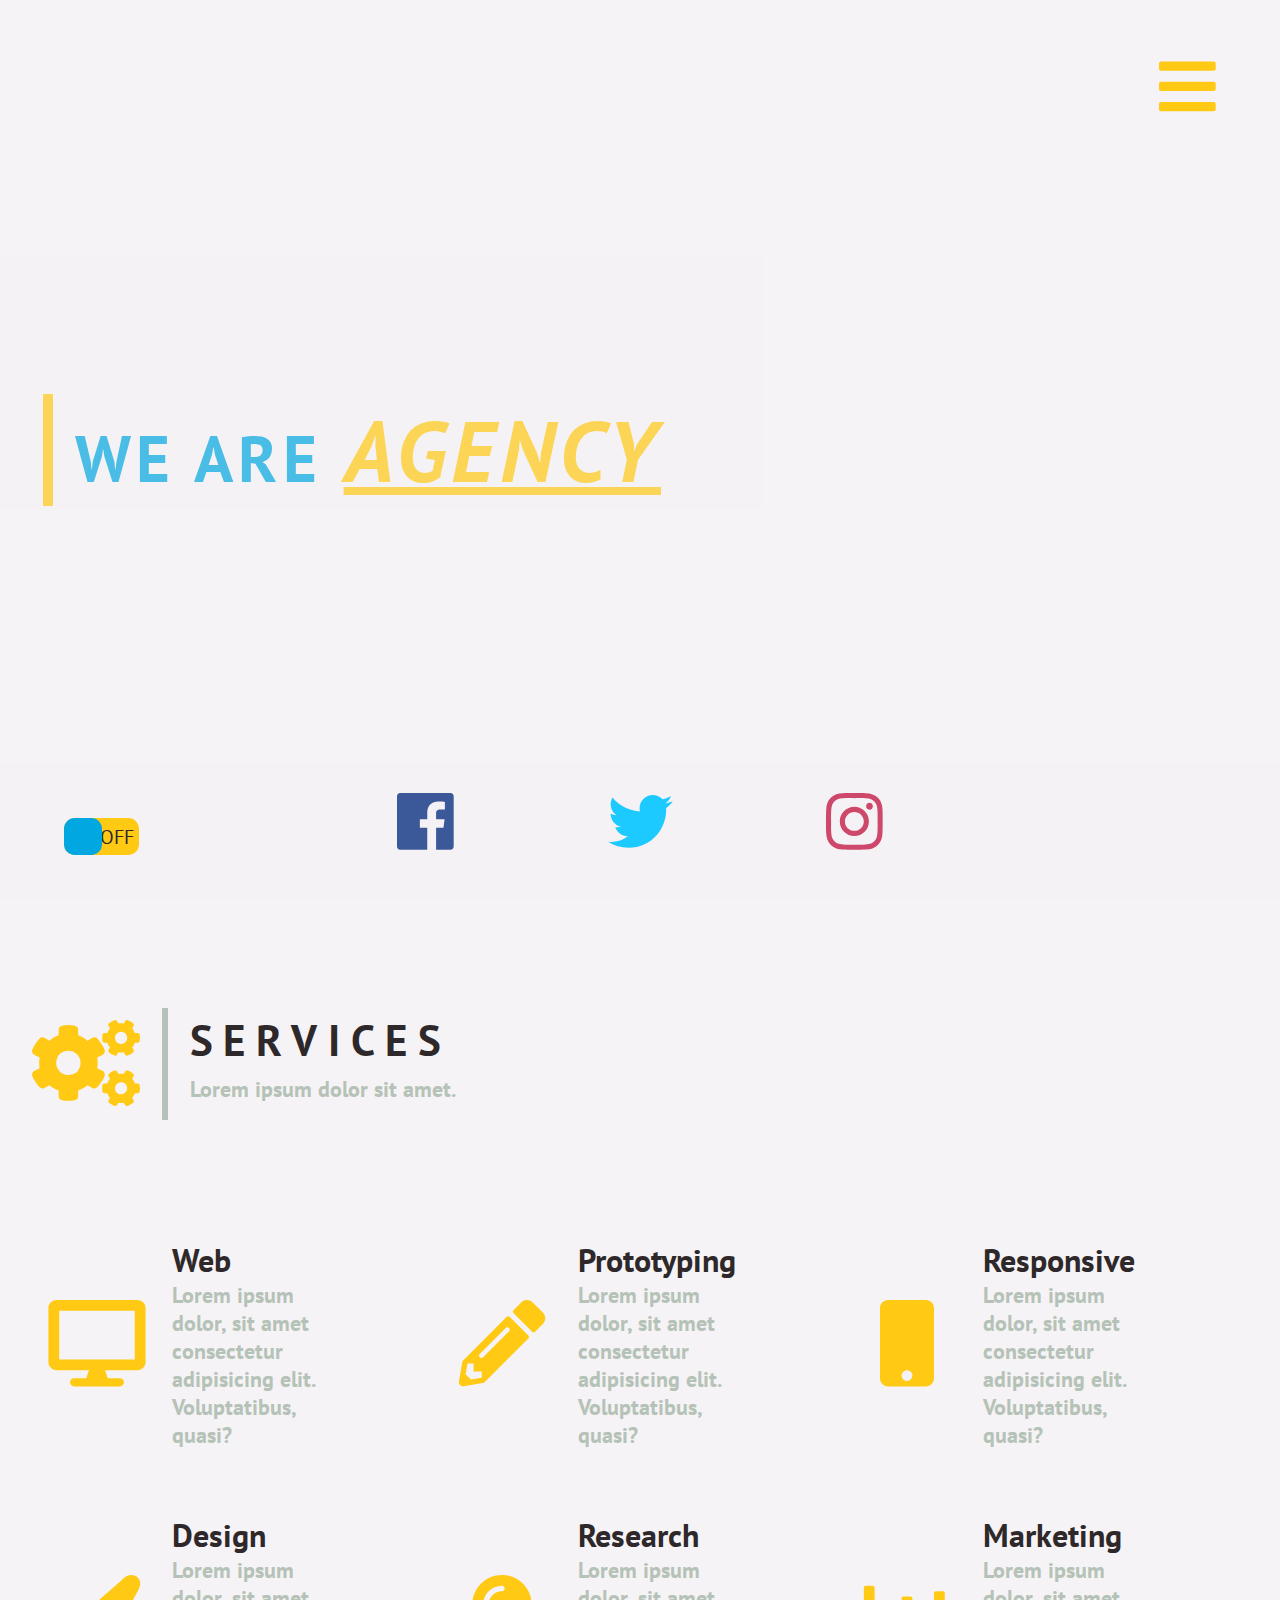
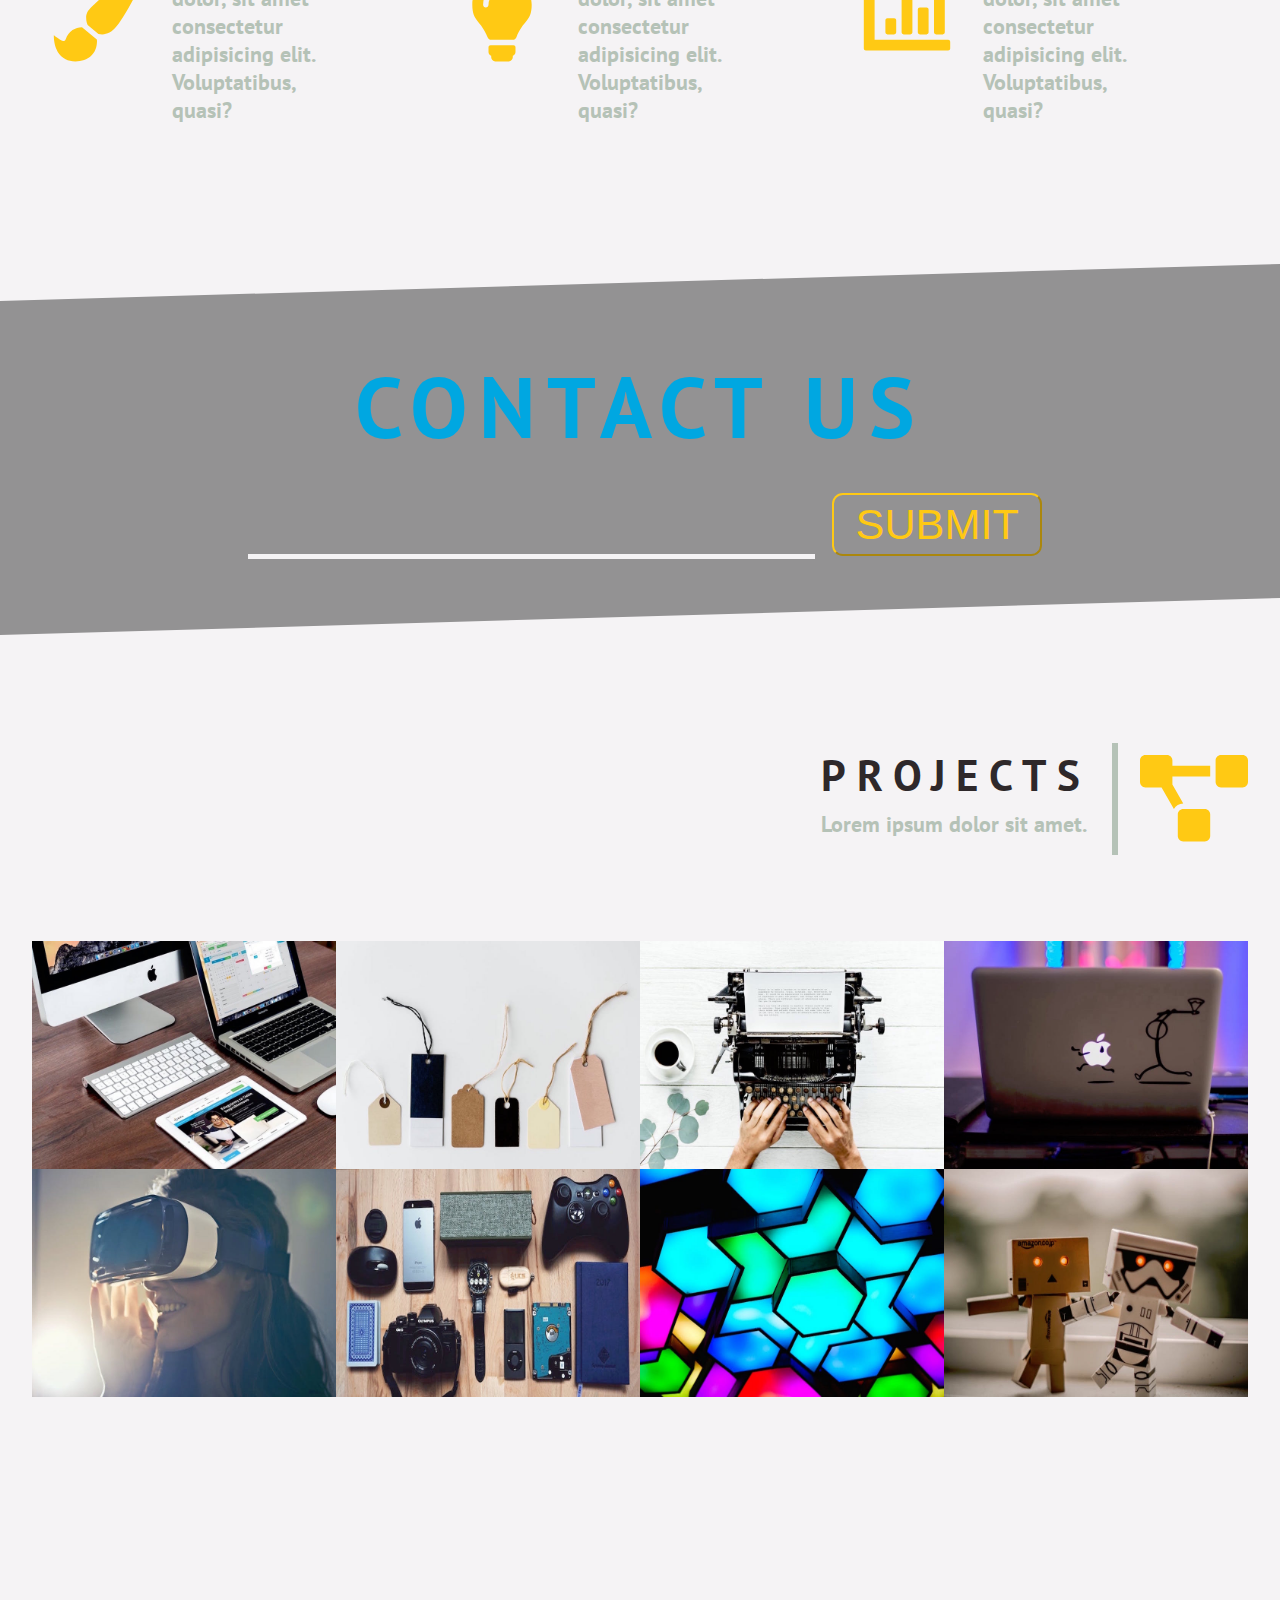
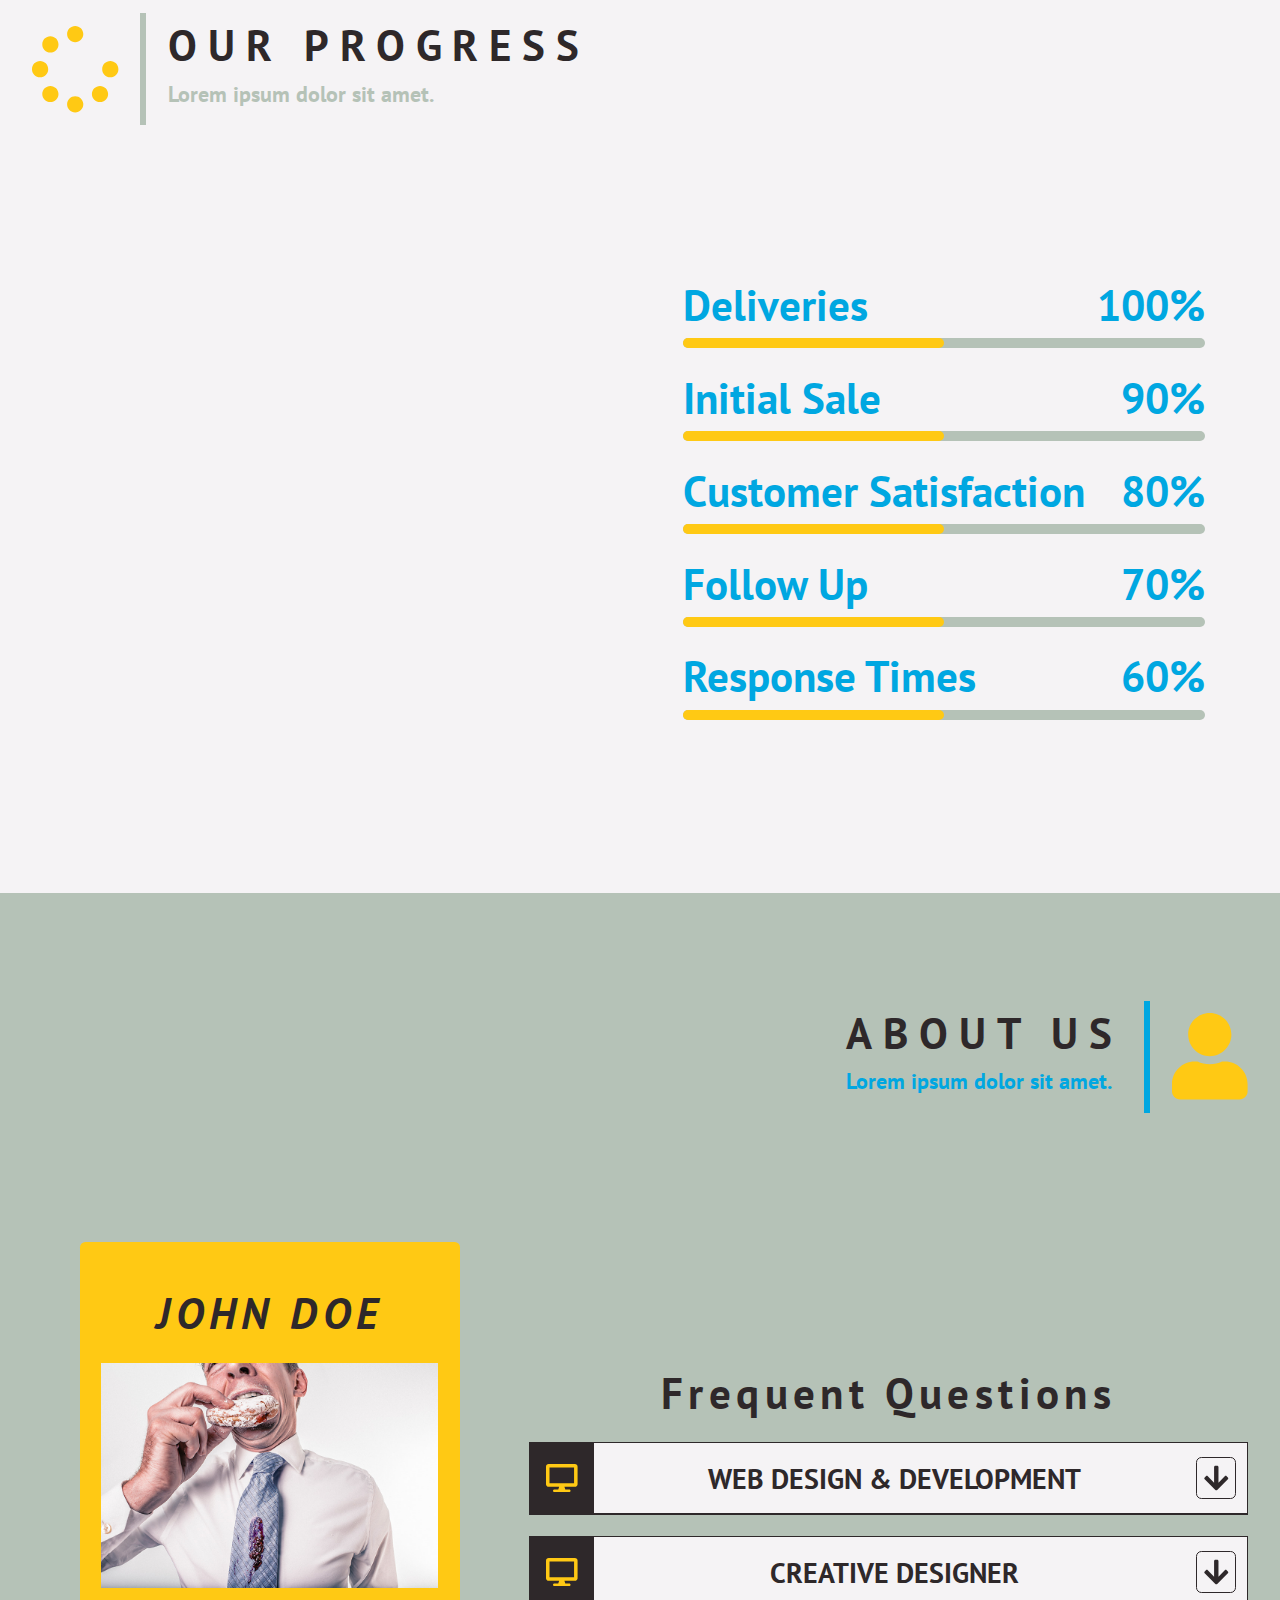
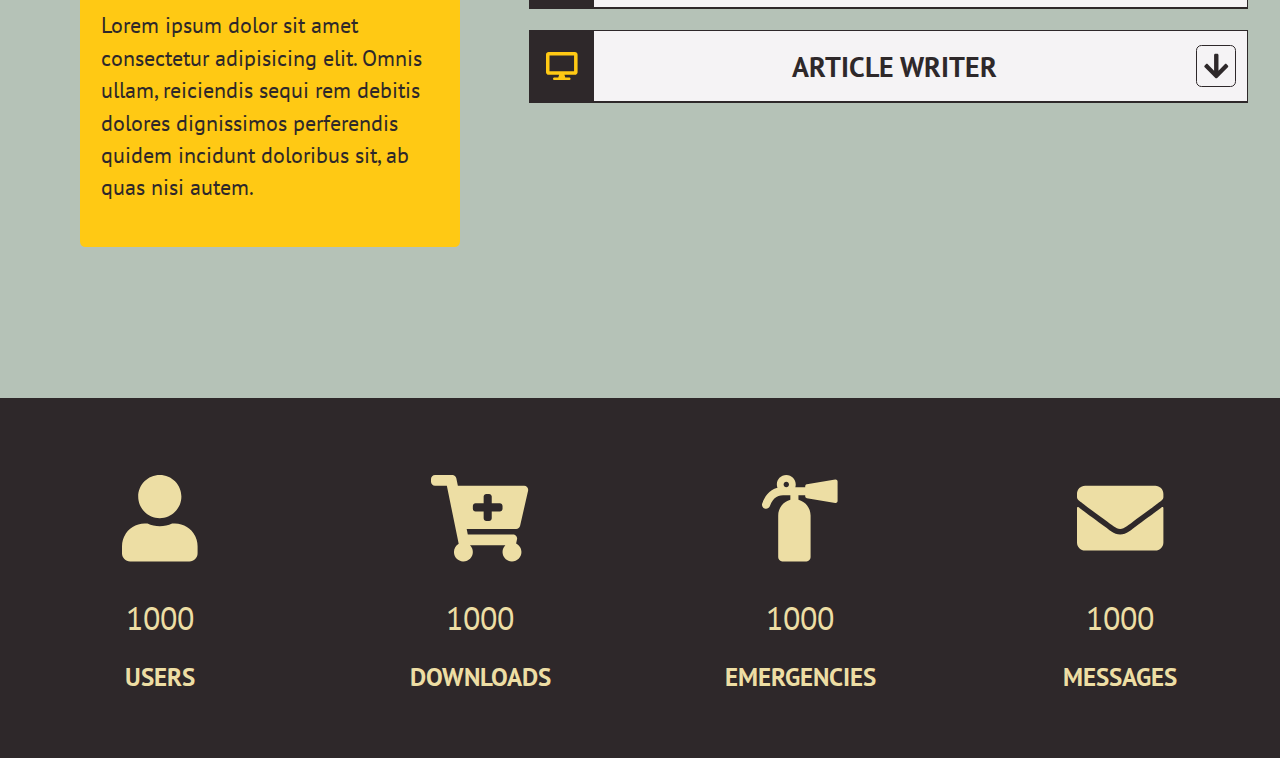
==== commit cf459f6e: "Update numbers" ====
--- a/setup-agency/index.html
+++ b/setup-agency/index.html
@@ -521,15 +521,54 @@
       </div>
     </section>
 
+     <!--numbers section-->
+  <section id="numbers" class="numbers">
+      <!-- single nubmer -->
+      <article class="number">
+        <span class="number__icon">
+          <i class="fa fa-user"></i>
+        </span>
+        <p class='numscroller number__data' data-min='1' data-max='1000' data-delay='1000' data-increment='1'>1000</p>
+        <h3 class="number__name">users</h3>
+      </article>
+      <!-- single number -->
+      <!-- single nubmer -->
+      <article class="number ">
+        <span class="number__icon">
+          <i class="fa fa-cart-plus"></i>
+        </span>
+        <p class='numscroller number__data' data-min='1' data-max='1000' data-delay='1000' data-increment='1'>1000</p>
+        <h3 class="number__name">downloads</h3>
+      </article>
+      <!-- single number -->
+      <!-- single nubmer -->
+      <article class="number ">
+        <span class="number__icon">
+          <i class="fa fa-fire-extinguisher"></i>
+        </span>
+        <p class='numscroller number__data' data-min='1' data-max='1000' data-delay='1000' data-increment='1'>1000</p>
+        <h3 class="number__name">emergencies</h3>
+      </article>
+      <!-- single number -->
+      <!-- single nubmer -->
+      <article class="number">
+        <span class="number__icon">
+          <i class="fas fa-envelope"></i>
+        </span>
+        <p class='numscroller number__data' data-min='1' data-max='1000' data-delay='1000' data-increment='1'>1000</p>
+        <h3 class="number__name">messages</h3>
+      </article>
+      <!-- single number -->
+    </section>
+
     <!-- scripts -->
     <!-- jquery -->
     <script src="js/jquery-3.3.1.min.js"></script>
     <!-- magnific -->
     <script src="plugins/magnific/jquery.magnific-popup.min.js"></script>
-    <!-- magnific script -->
-    <!-- <script src="plugins/magnific/magnific.js"></script> -->
+   
     <!-- numscroller -->
-    <!-- <script src="plugins/numscroller-1.0.js"></script> -->
+     <script src="plugins/numscroller-1.0.js"></script> 
     <!-- owl carousel -->
     <!-- <script src="plugins/owl/owl.carousel.min.js"></script> -->
     <!-- owl js -->
--- a/setup-agency/css/main.css
+++ b/setup-agency/css/main.css
@@ -490,8 +490,75 @@
     margin-bottom: 1rem; }
 
 .accordion {
-  border: 2px solid var(--black);
+  border: 1px solid var(--black);
   margin: 1rem 0; }
+  .accordion__header {
+    display: -webkit-box;
+    display: -ms-flexbox;
+    display: flex;
+    background: var(--white);
+    color: var(--black);
+    -webkit-box-pack: justify;
+    -ms-flex-pack: justify;
+    justify-content: space-between;
+    -webkit-box-align: baseline;
+    -ms-flex-align: baseline;
+    align-items: baseline;
+    font-size: 1.3rem;
+    text-transform: uppercase;
+    border-bottom: 1px solid var(--black); }
+  .accordion__icon {
+    padding: 0.75rem;
+    background: var(--black);
+    color: var(--yellow);
+    -webkit-transition: all 0.5s linear;
+    -o-transition: all 0.5s linear;
+    transition: all 0.5s linear; }
+  .accordion__header:hover .accordion__icon {
+    background: var(--yellow);
+    color: var(--black); }
+  .accordion__header:hover .accordion__btn {
+    background: var(--yellow); }
+  .accordion__content {
+    padding: 1rem 2rem;
+    line-height: 1.5;
+    display: none;
+    background: var(--white); }
+  .accordion__btn {
+    margin-right: 0.5rem;
+    -webkit-transition: all 1s ease;
+    -o-transition: all 1s ease;
+    transition: all 1s ease;
+    border: 1px solid var(--black);
+    padding: 0.08rem 0.32rem;
+    border-radius: 0.25rem;
+    -webkit-transition: all 0.5s linear;
+    -o-transition: all 0.5s linear;
+    transition: all 0.5s linear; }
+
+.rotate {
+  -webkit-transform: rotate(-180deg);
+  -ms-transform: rotate(-180deg);
+  transform: rotate(-180deg); }
+
+.number {
+  text-align: center;
+  background: var(--black);
+  padding: 3rem 0;
+  color: #eddea4;
+  -webkit-transition: all 1s ease-in-out;
+  -o-transition: all 1s ease-in-out;
+  transition: all 1s ease-in-out; }
+  .number:hover {
+    background: var(--blue);
+    color: var(--cream); }
+  .number__icon {
+    font-size: 4rem; }
+  .number__data {
+    font-size: 1.5rem;
+    margin: 1rem 0; }
+  .number__name {
+    text-transform: uppercase; }
 
 @media screen and (min-width: 576px) {
   .progress__img {
@@ -562,6 +629,30 @@
   .project {
     -webkit-box-flex: 0;
     -ms-flex: 0 0 50%;
+    flex: 0 0 50%; }
+  .about__img {
+    -webkit-box-flex: 0;
+    -ms-flex: 0 0 calc(40% - 0.5rem);
+    flex: 0 0 calc(40% - 0.5rem); }
+  .about__info {
+    -webkit-box-flex: 0;
+    -ms-flex: 0 0 calc(60% - 0.5rem);
+    flex: 0 0 calc(60% - 0.5rem);
+    -ms-flex-item-align: center;
+    -ms-grid-row-align: center;
+    align-self: center; }
+  .numbers {
+    display: -webkit-box;
+    display: -ms-flexbox;
+    display: flex;
+    -webkit-box-pack: justify;
+    -ms-flex-pack: justify;
+    justify-content: space-between;
+    -ms-flex-wrap: wrap;
+    flex-wrap: wrap; }
+  .number {
+    -webkit-box-flex: 0;
+    -ms-flex: 0 0 50%;
     flex: 0 0 50%; } }
 
 @media screen and (min-width: 992px) {
@@ -570,6 +661,10 @@
     -ms-flex: 0 0 calc(100% / 3);
     flex: 0 0 calc(100% / 3); }
   .project {
+    -webkit-box-flex: 0;
+    -ms-flex: 0 0 25%;
+    flex: 0 0 25%; }
+  .number {
     -webkit-box-flex: 0;
     -ms-flex: 0 0 25%;
     flex: 0 0 25%; } }
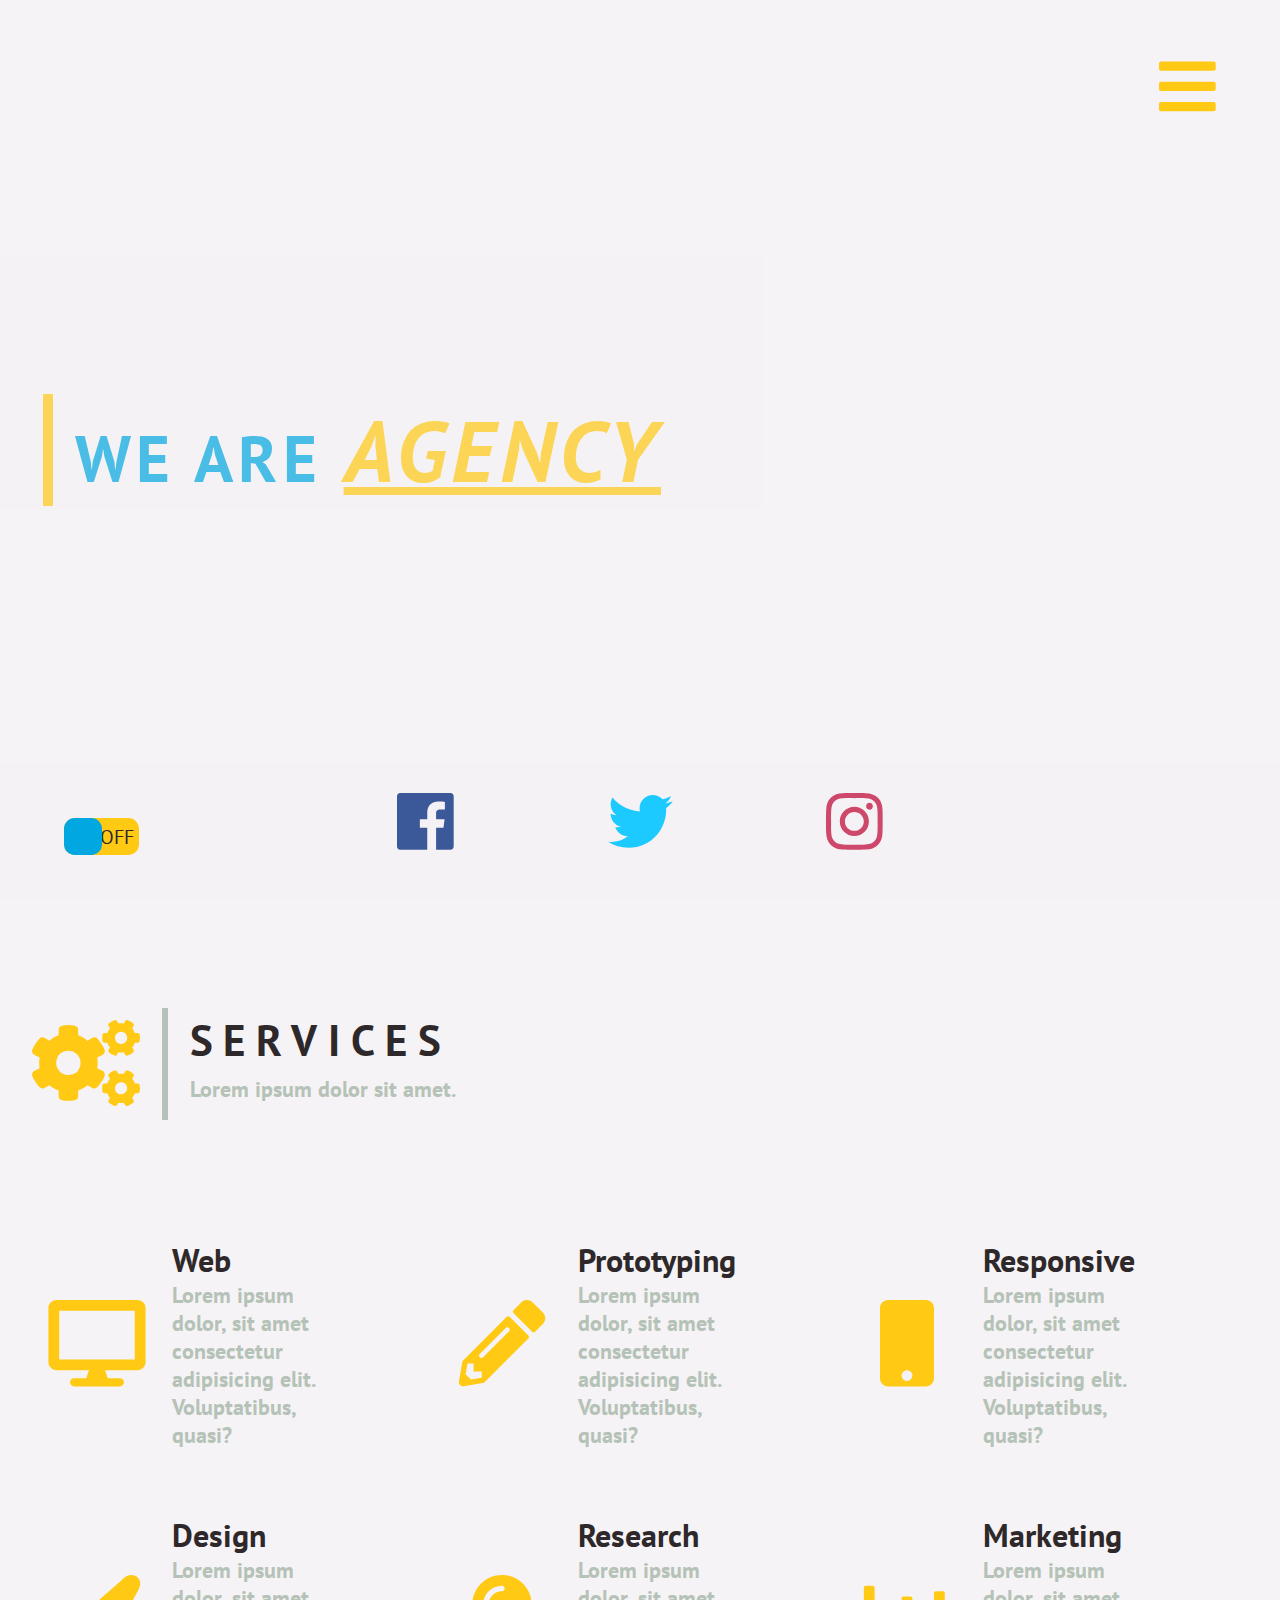
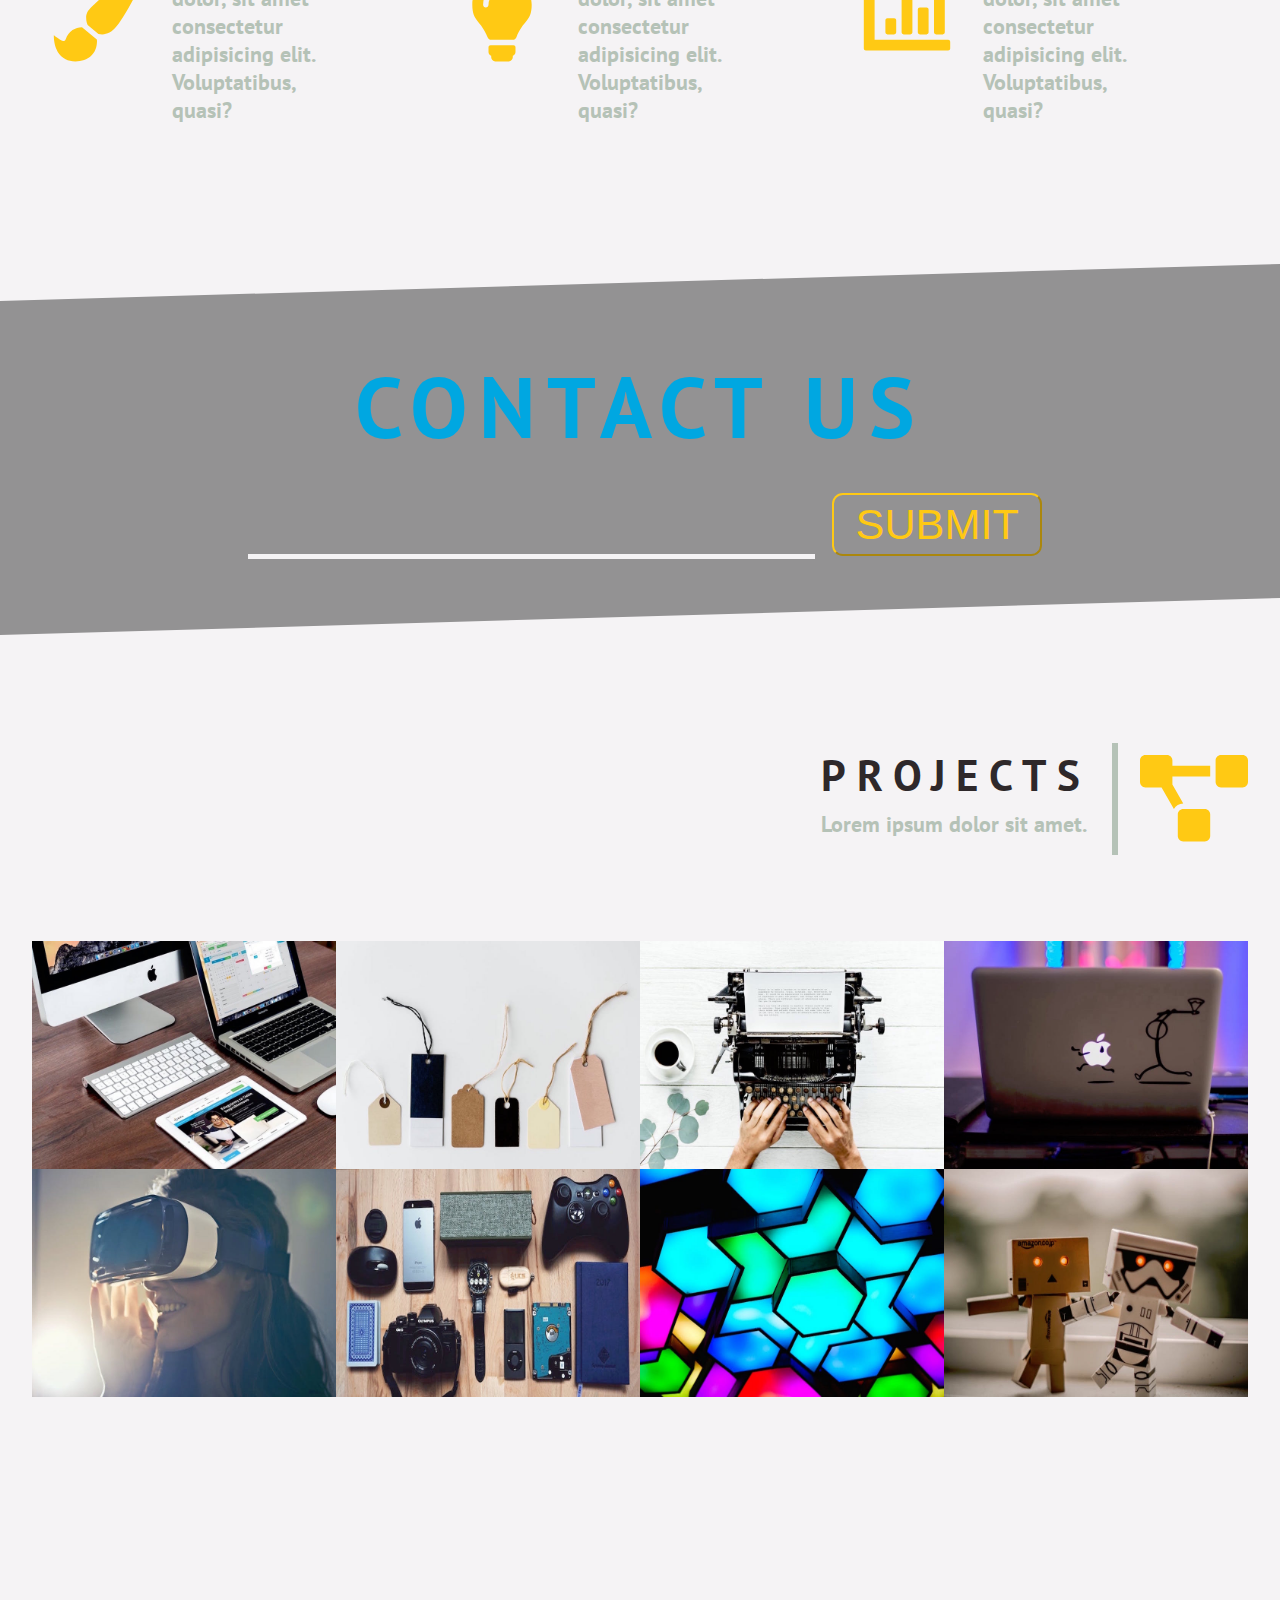
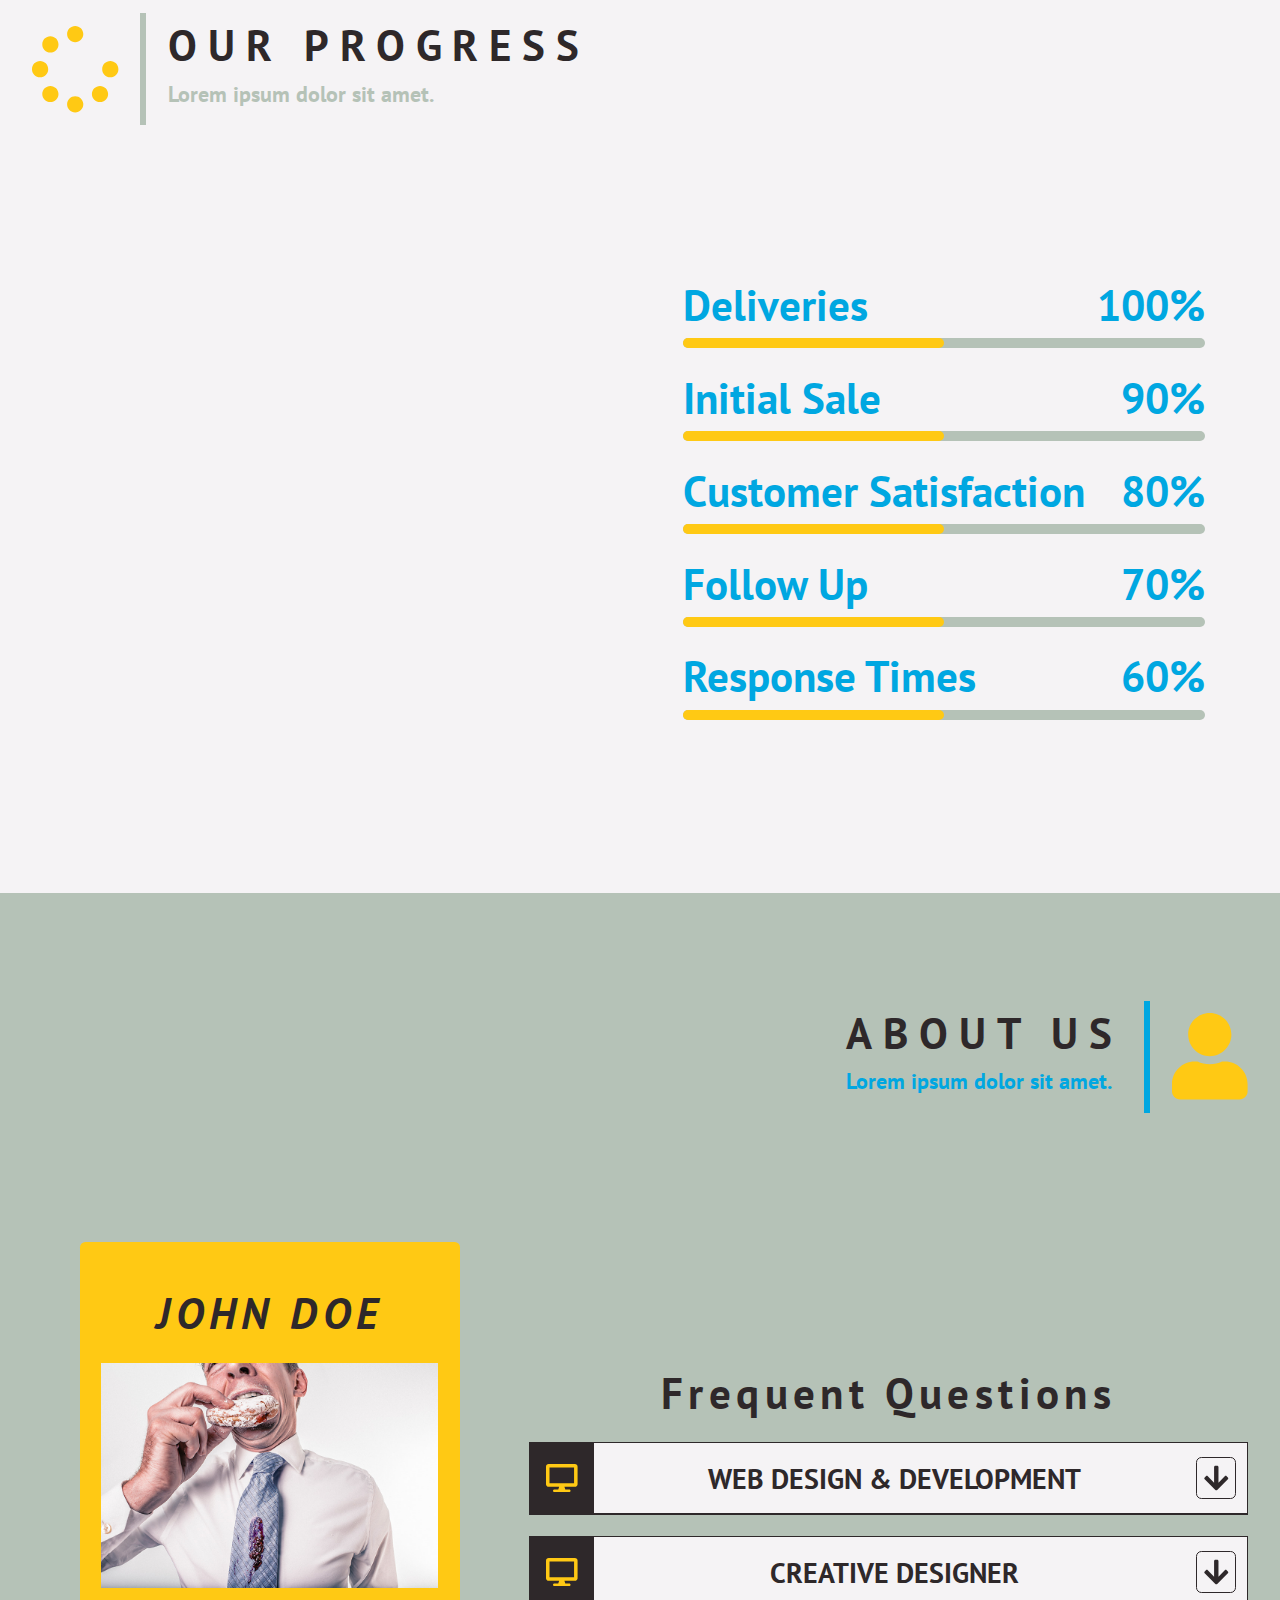
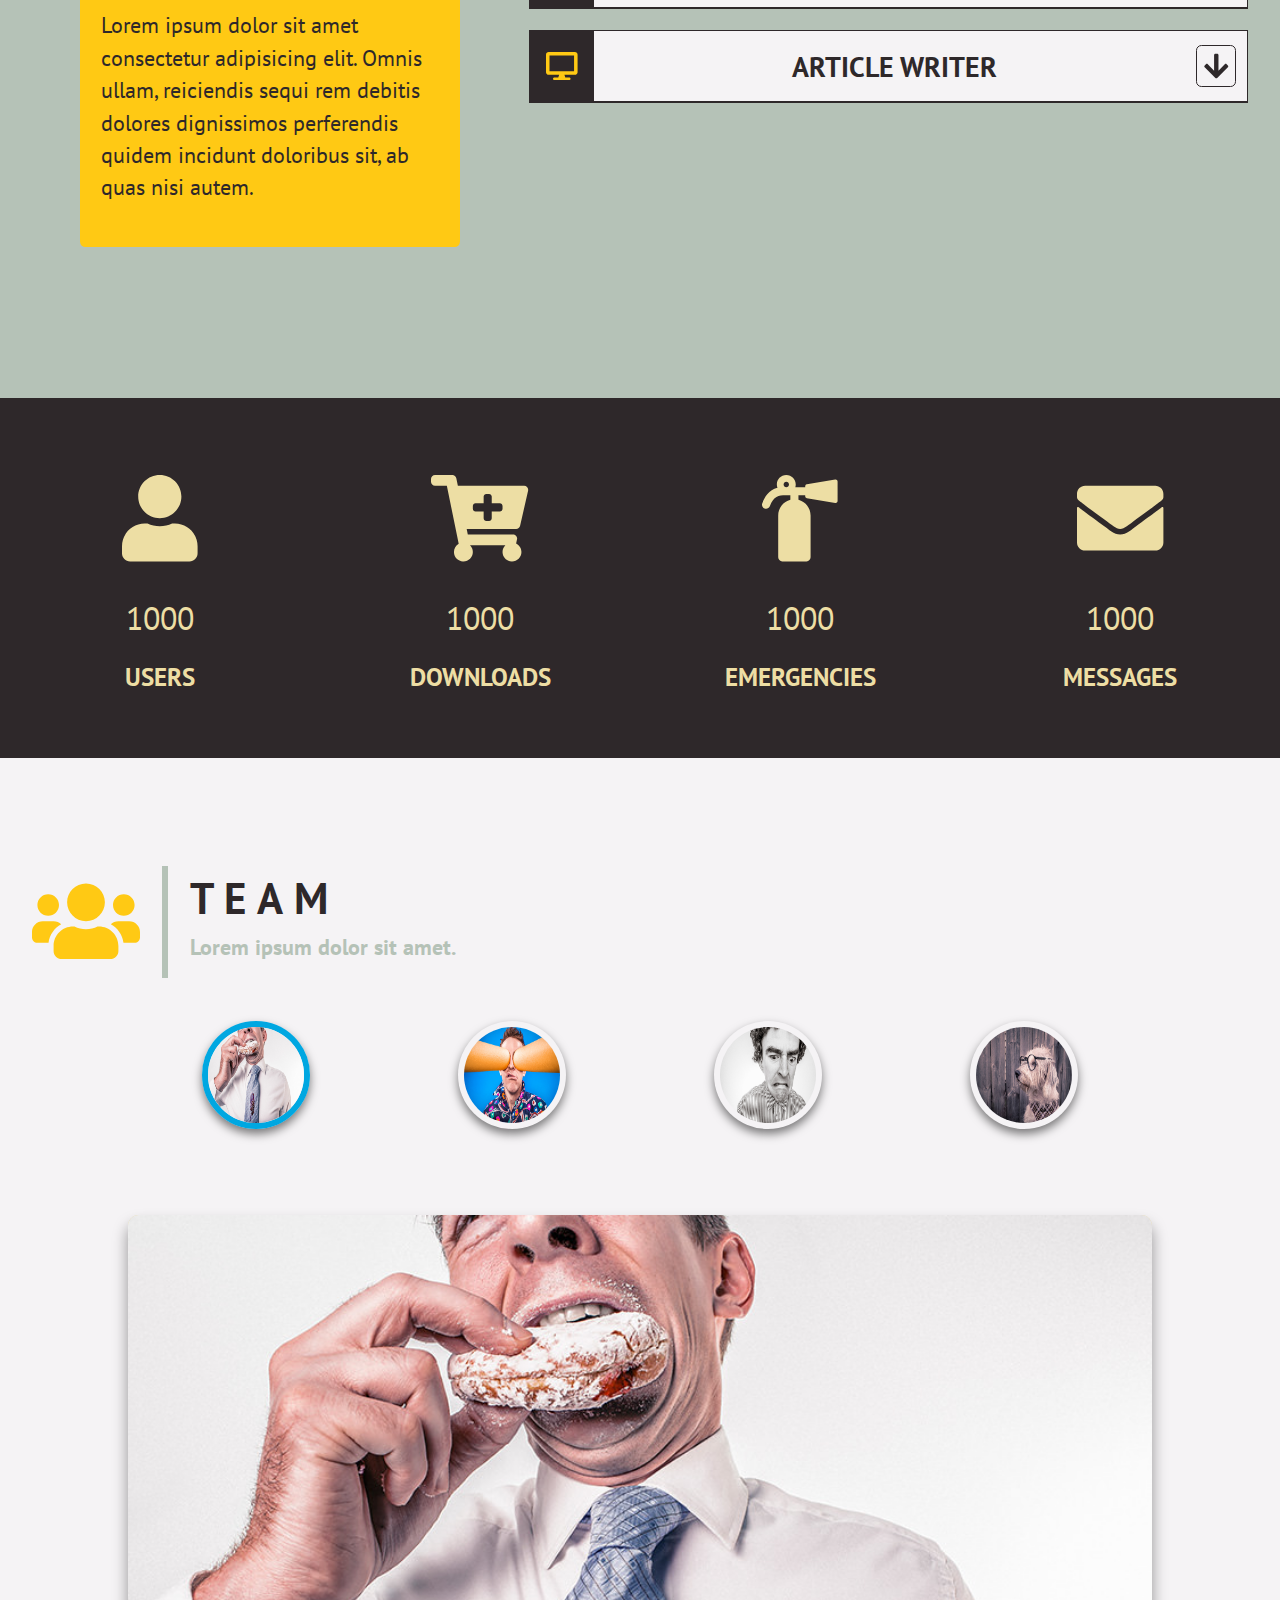
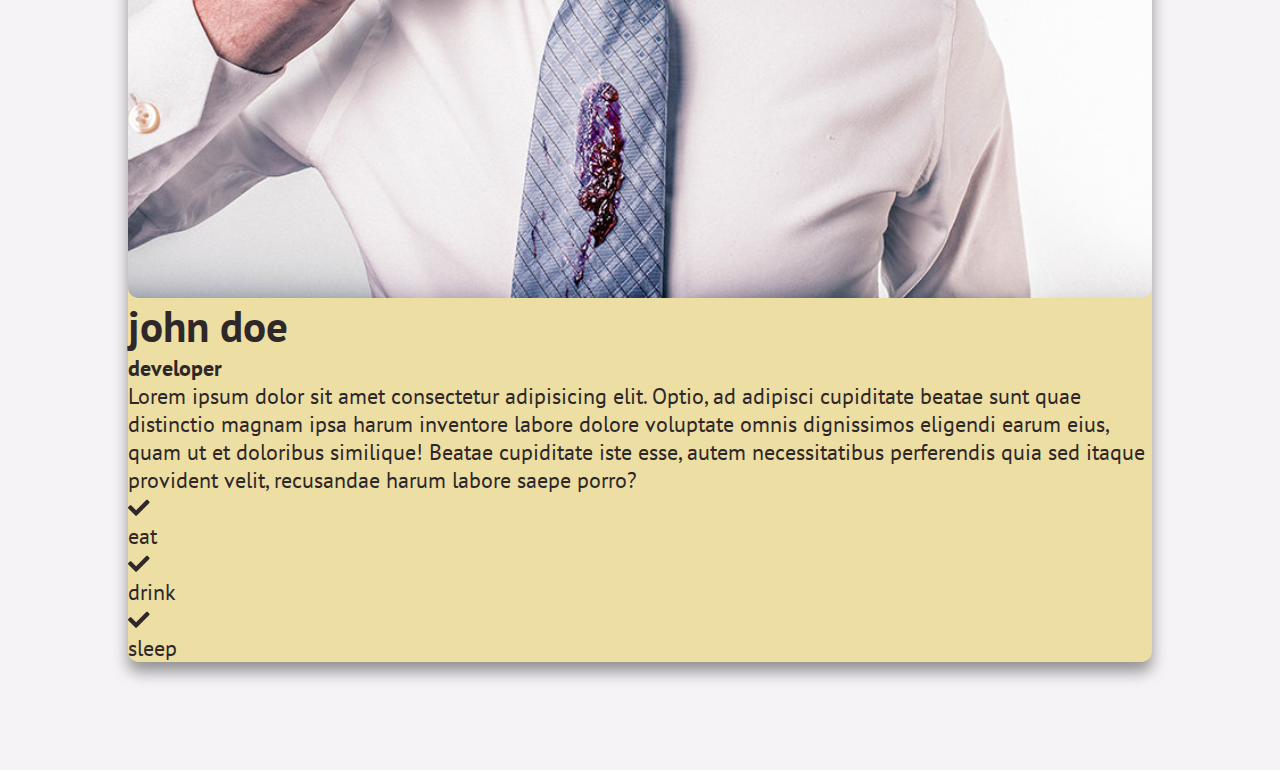
==== commit 3ff0d27f: "Update team before css" ====
--- a/setup-agency/index.html
+++ b/setup-agency/index.html
@@ -106,7 +106,7 @@
           <h4 class="section-title__info">Lorem ipsum dolor sit amet.</h4>
         </div>
       </div>
-      <!-- end of section-title -->
+      
       <div class="flexbox-parent flexbox-parent--medium">
         <!-- single service -->
         <article class="service">
@@ -349,7 +349,7 @@
           <h4 class="section-title__info ">Lorem ipsum dolor sit amet.</h4>
         </div>
       </div>
-      <!-- end of section-title -->
+      
       <div class="flexbox-parent flexbox-parent--medium">
   
         <!-- progress img -->
@@ -447,7 +447,7 @@
           <h4 class="reverse-section-title__info section-title__info--blue">Lorem ipsum dolor sit amet.</h4>
         </div>
       </div>
-      <!-- end of section-title -->
+      
       <div class="about__center flexbox-parent flexbox-parent--medium">
         <!-- about img -->
         <article class="about__img item-margin">
@@ -533,7 +533,7 @@
       </article>
       <!-- single number -->
       <!-- single nubmer -->
-      <article class="number ">
+      <article class="number">
         <span class="number__icon">
           <i class="fa fa-cart-plus"></i>
         </span>
@@ -561,6 +561,77 @@
       <!-- single number -->
     </section>
 
+    <!-- team section -->
+    <section class="team section-padding" id="team">
+        <!-- section-title -->
+        <div class="section-title__container">
+          <!-- icon -->
+          <div class="section-title__icon">
+            <i class="fas fa-users"></i>
+          </div>
+          <!-- text -->
+          <div class="section-title__text">
+            <h1 class="section-title__name">team</h1>
+            <h4 class="section-title__info">Lorem ipsum dolor sit amet.</h4>
+          </div>
+        </div>
+        <!-- end of section-title -->
+        <!-- team img -->
+        <article class="team-img item-margin">
+          <img src="img/team-1.jpg" alt="" class="team-img__item active" data-id='0'>
+          <img src="img/team-2.jpg" alt="" class="team-img__item" data-id="1">
+          <img src="img/team-3.jpg" alt="" class="team-img__item" data-id="2">
+          <img src="img/team-4.jpg" alt="" class="team-img__item" data-id="3">
+        </article>
+        <!-- team-info  -->
+        <article class="team-info item-margin">
+          <img src="img/team-1.jpg" alt="" class="team-info__img">
+          <div class="team-info__body">
+    
+            <h1 class="team-info__member-name">john doe</h1>
+            <h4 class="team-info__member-job">developer</h4>
+            <p class="team-info__member-text">Lorem ipsum dolor sit amet consectetur adipisicing elit. Optio, ad adipisci cupiditate beatae sunt quae distinctio
+              magnam ipsa harum inventore labore dolore voluptate omnis dignissimos eligendi earum eius, quam ut et doloribus
+              similique! Beatae cupiditate iste esse, autem necessitatibus perferendis quia sed itaque provident velit, recusandae
+              harum labore saepe porro?</p>
+              <article class="team-info__member-favorites">
+                <!-- single favorite -->
+                <div class="team-info__member-single-favorite">
+                  <!-- icon -->
+                  <div class="team-info__member-single-favorite-icon">
+                    <i class="fas fa-check"></i>
+                  </div>
+                  <!-- text -->
+                  <div class="team-info__member-single-favorite-text">eat</div>
+                </div>
+                <!-- end of single favorite -->
+                <!-- single favorite -->
+                <div class="team-info__member-single-favorite">
+                  <!-- icon -->
+                  <div class="team-info__member-single-favorite-icon">
+                    <i class="fas fa-check"></i>
+                  </div>
+                  <!-- text -->
+                  <div class="team-info__member-single-favorite-text">drink</div>
+                </div>
+                <!-- end of single favorite -->
+                <!-- single favorite -->
+                <div class="team-info__member-single-favorite">
+                  <div class="team-info__member-single-favorite-icon">
+                    <i class="fas fa-check"></i>
+                  </div>
+                  <div class="team-info__member-single-favorite-text">sleep</div>
+                </div>
+                <!-- end of single favorite -->
+    
+    
+              </article>
+          </div>
+    
+    
+        </article>
+      </section>
+
     <!-- scripts -->
     <!-- jquery -->
     <script src="js/jquery-3.3.1.min.js"></script>
--- a/setup-agency/css/main.css
+++ b/setup-agency/css/main.css
@@ -560,6 +560,46 @@
   .number__name {
     text-transform: uppercase; }
 
+.team-img {
+  display: -webkit-box;
+  display: -ms-flexbox;
+  display: flex;
+  width: 80%;
+  margin: auto;
+  -ms-flex-pack: distribute;
+  justify-content: space-around;
+  margin-bottom: 2rem; }
+  .team-img__item {
+    display: block;
+    width: 5rem;
+    height: 5rem;
+    border-radius: 50%;
+    opacity: 1;
+    -webkit-transition: all 1s ease-in-out;
+    -o-transition: all 1s ease-in-out;
+    transition: all 1s ease-in-out;
+    cursor: pointer;
+    border: 0.3rem solid transparent;
+    -webkit-box-shadow: 0 5px 10px rgba(0, 0, 0, 0.5);
+    box-shadow: 0 5px 10px rgba(0, 0, 0, 0.5); }
+
+.team-info {
+  width: 80%;
+  margin: 4rem auto 2rem auto;
+  background: var(--cream);
+  color: var(--black);
+  position: relative;
+  border-radius: 0.5rem;
+  -webkit-box-shadow: 0 10px 15px rgba(0, 0, 0, 0.4);
+  box-shadow: 0 10px 15px rgba(0, 0, 0, 0.4); }
+  .team-info__img {
+    display: block;
+    width: 100%;
+    border-radius: 0.5rem; }
+
+.active {
+  border-color: var(--blue); }
+
 @media screen and (min-width: 576px) {
   .progress__img {
     -webkit-clip-path: polygon(0 0, 100% 0, 80% 100%, 0 100%);
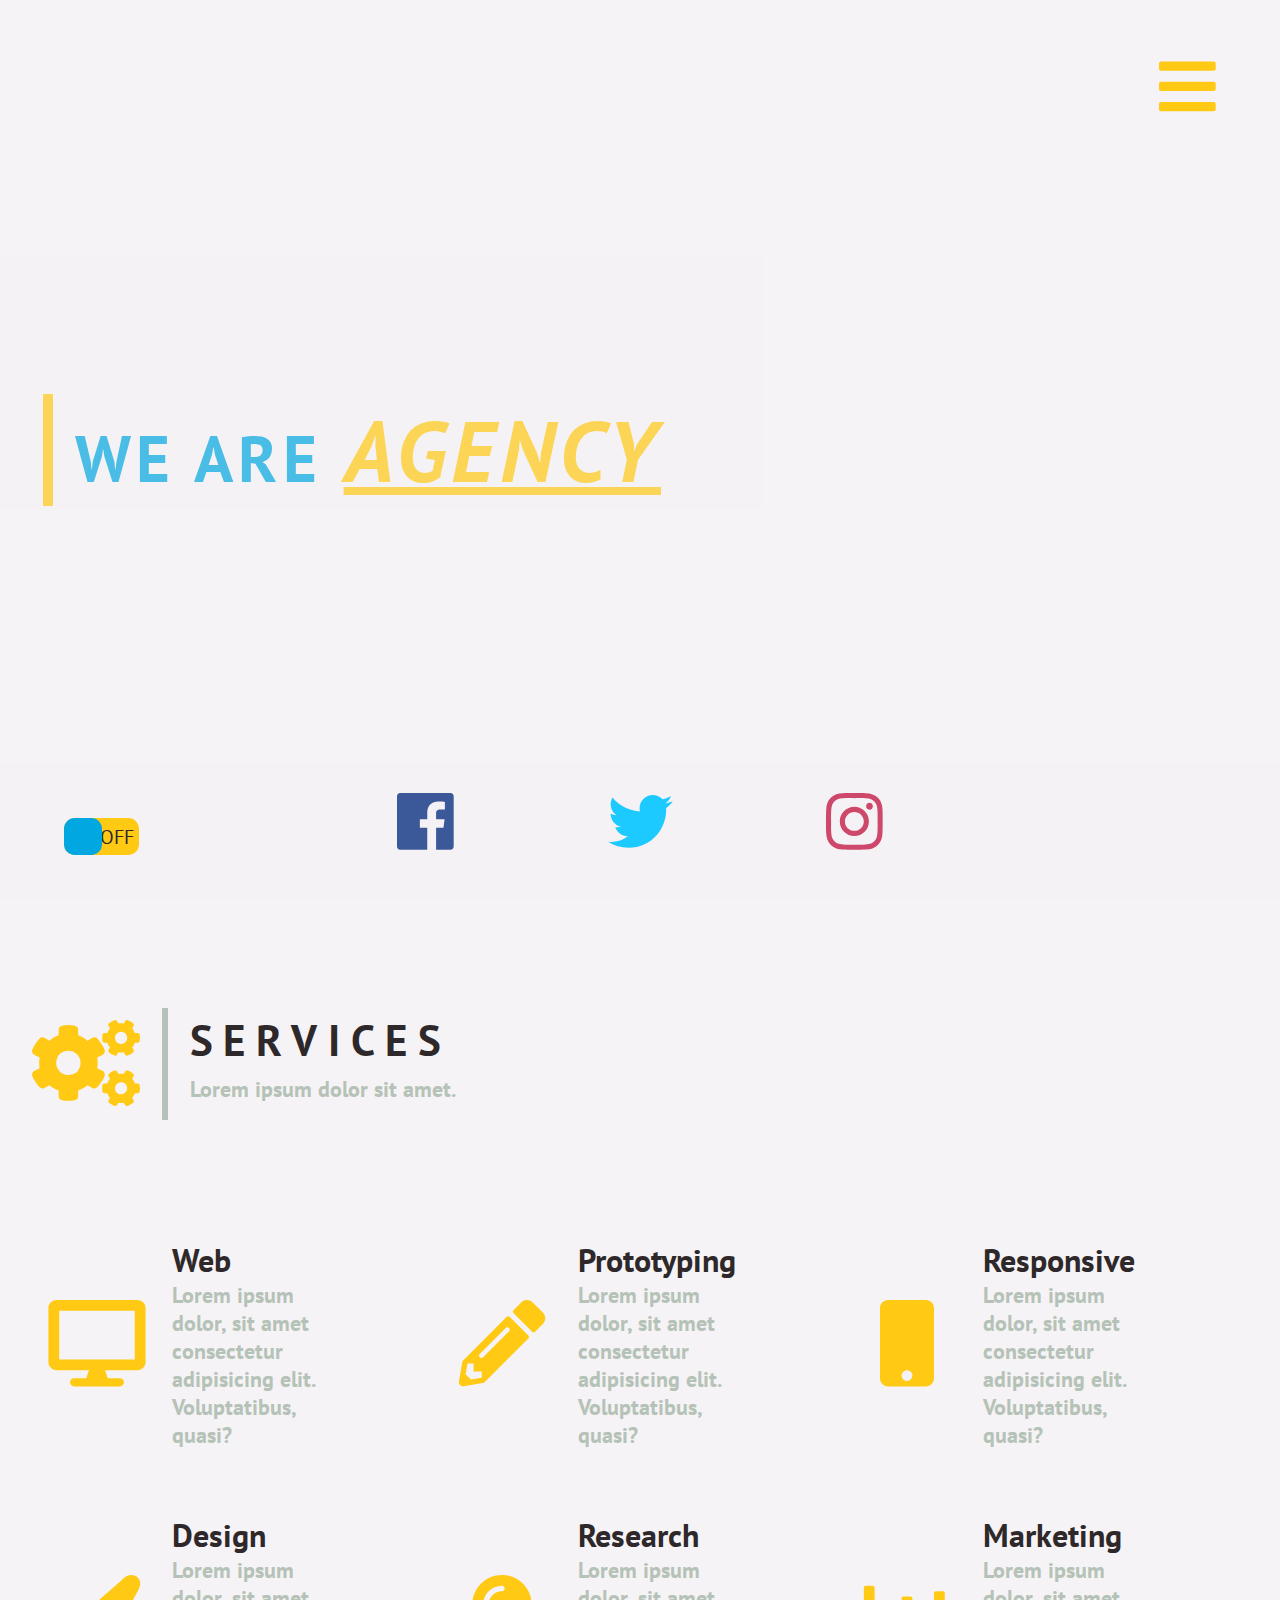
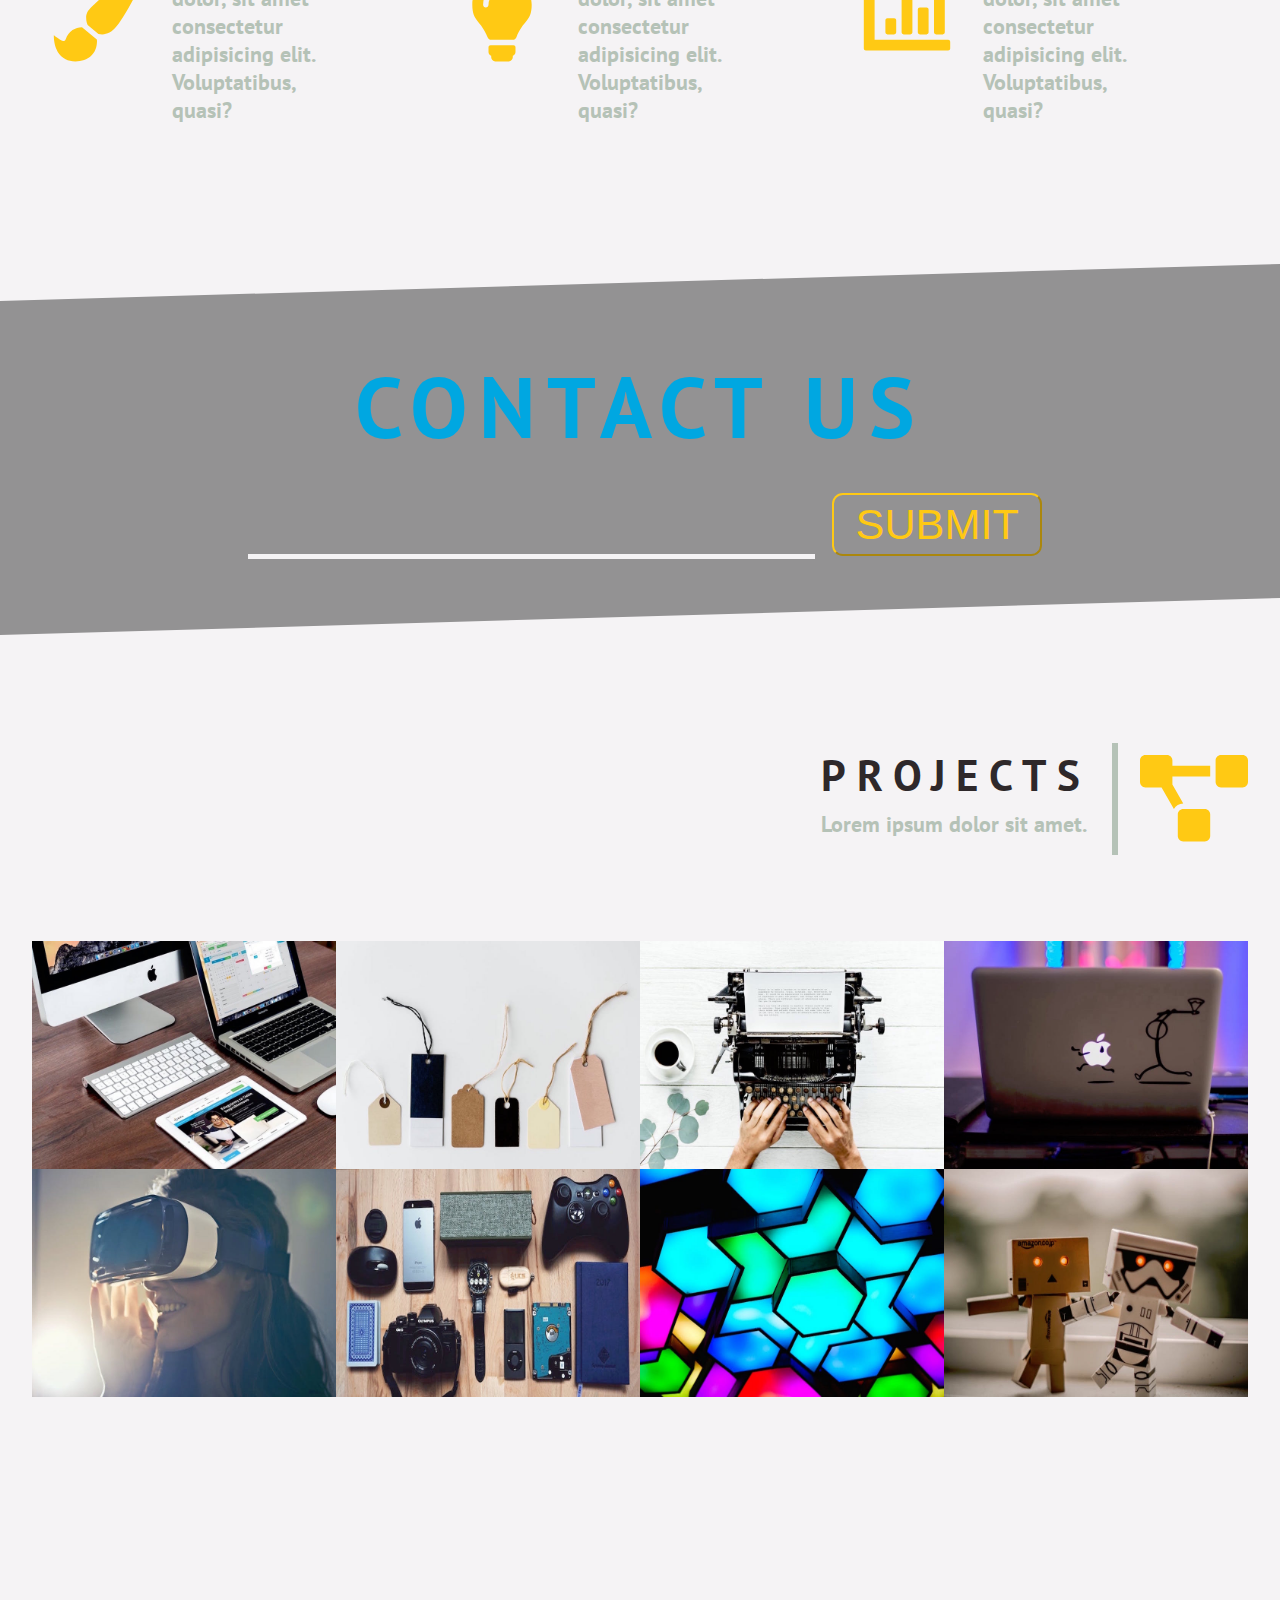
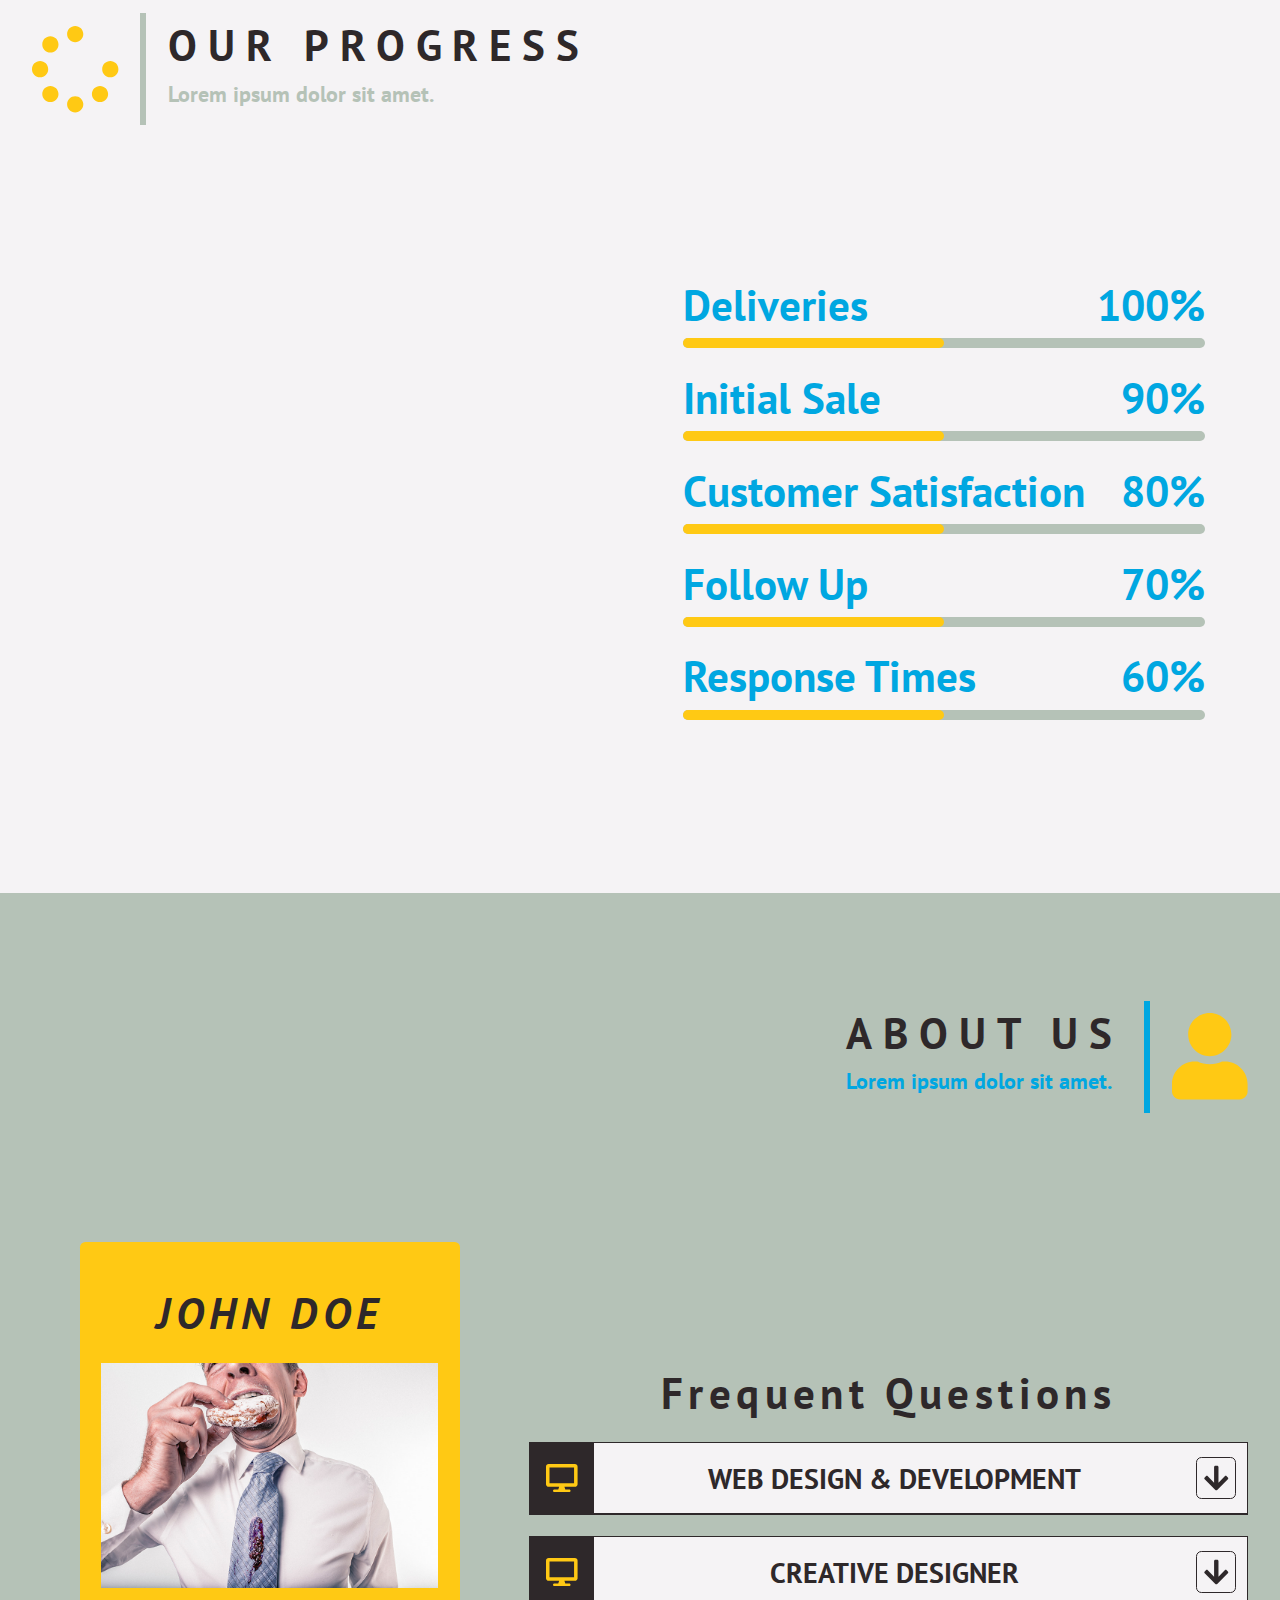
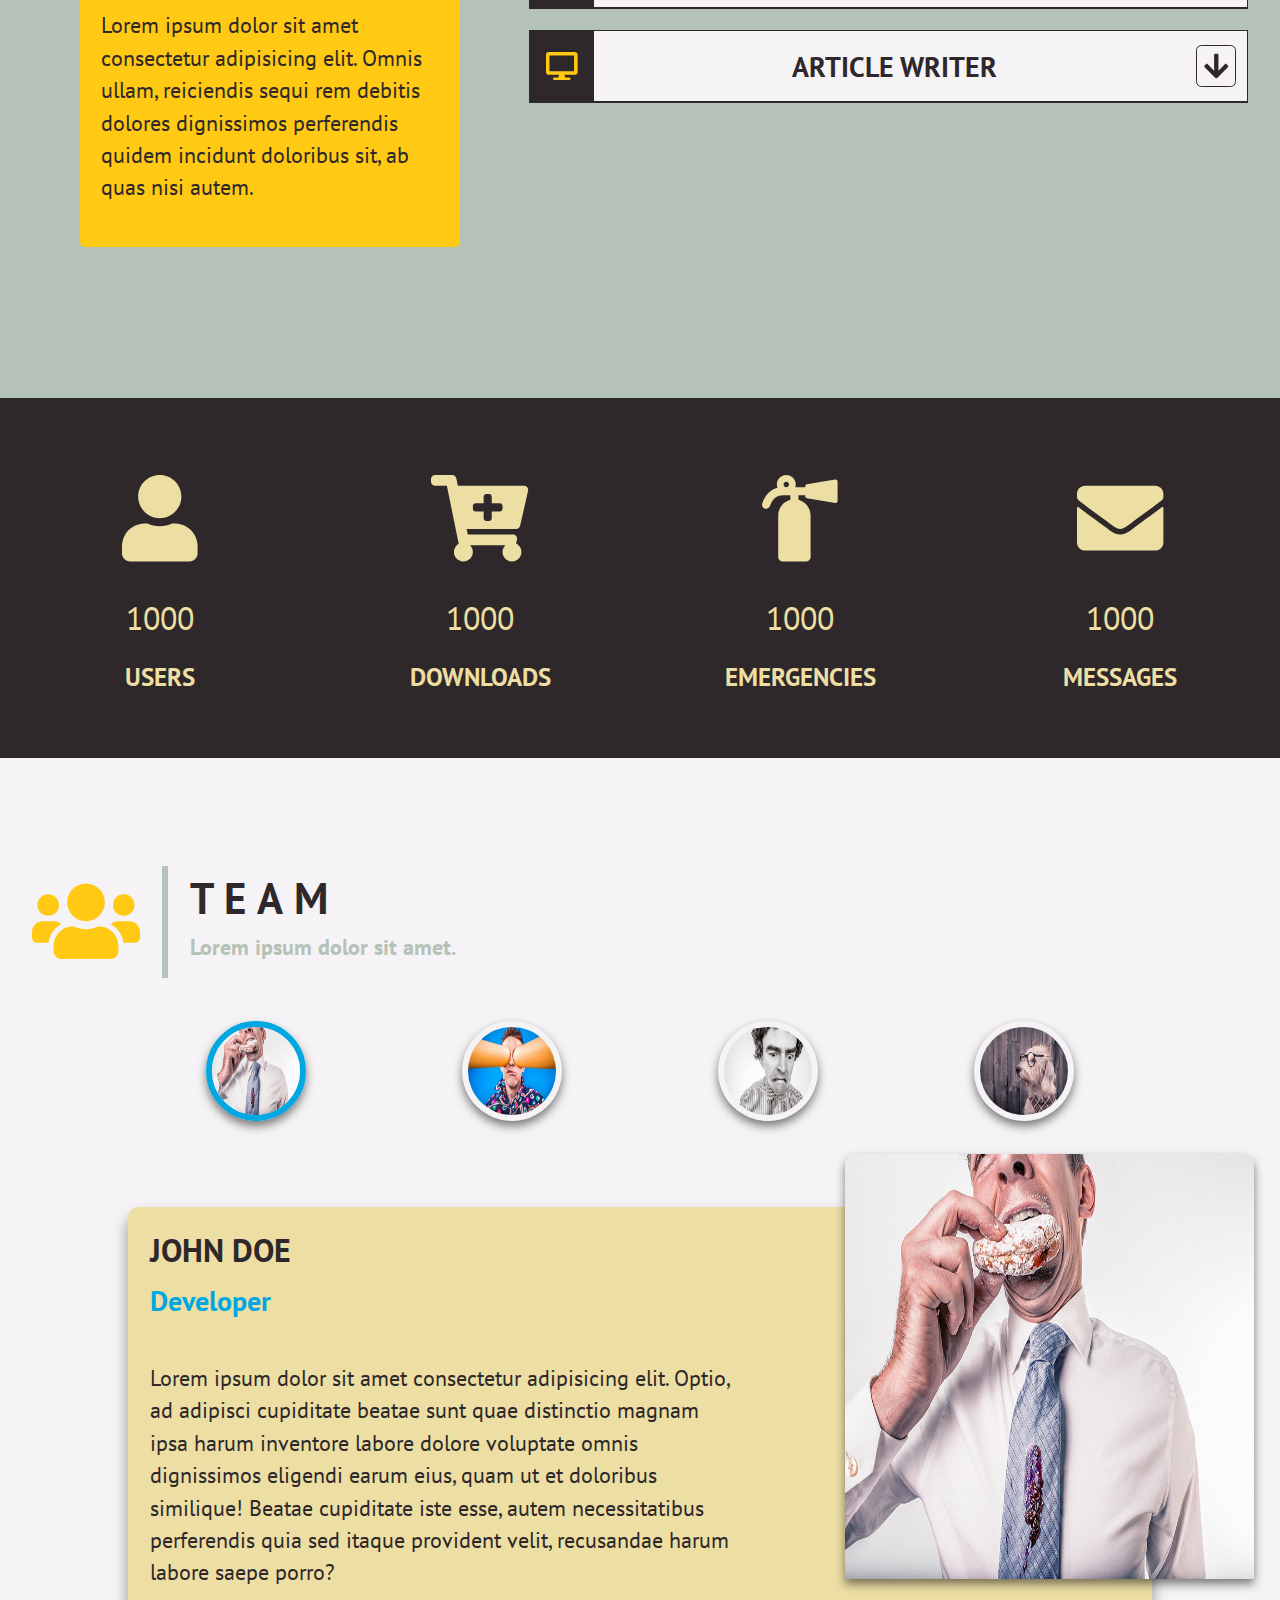
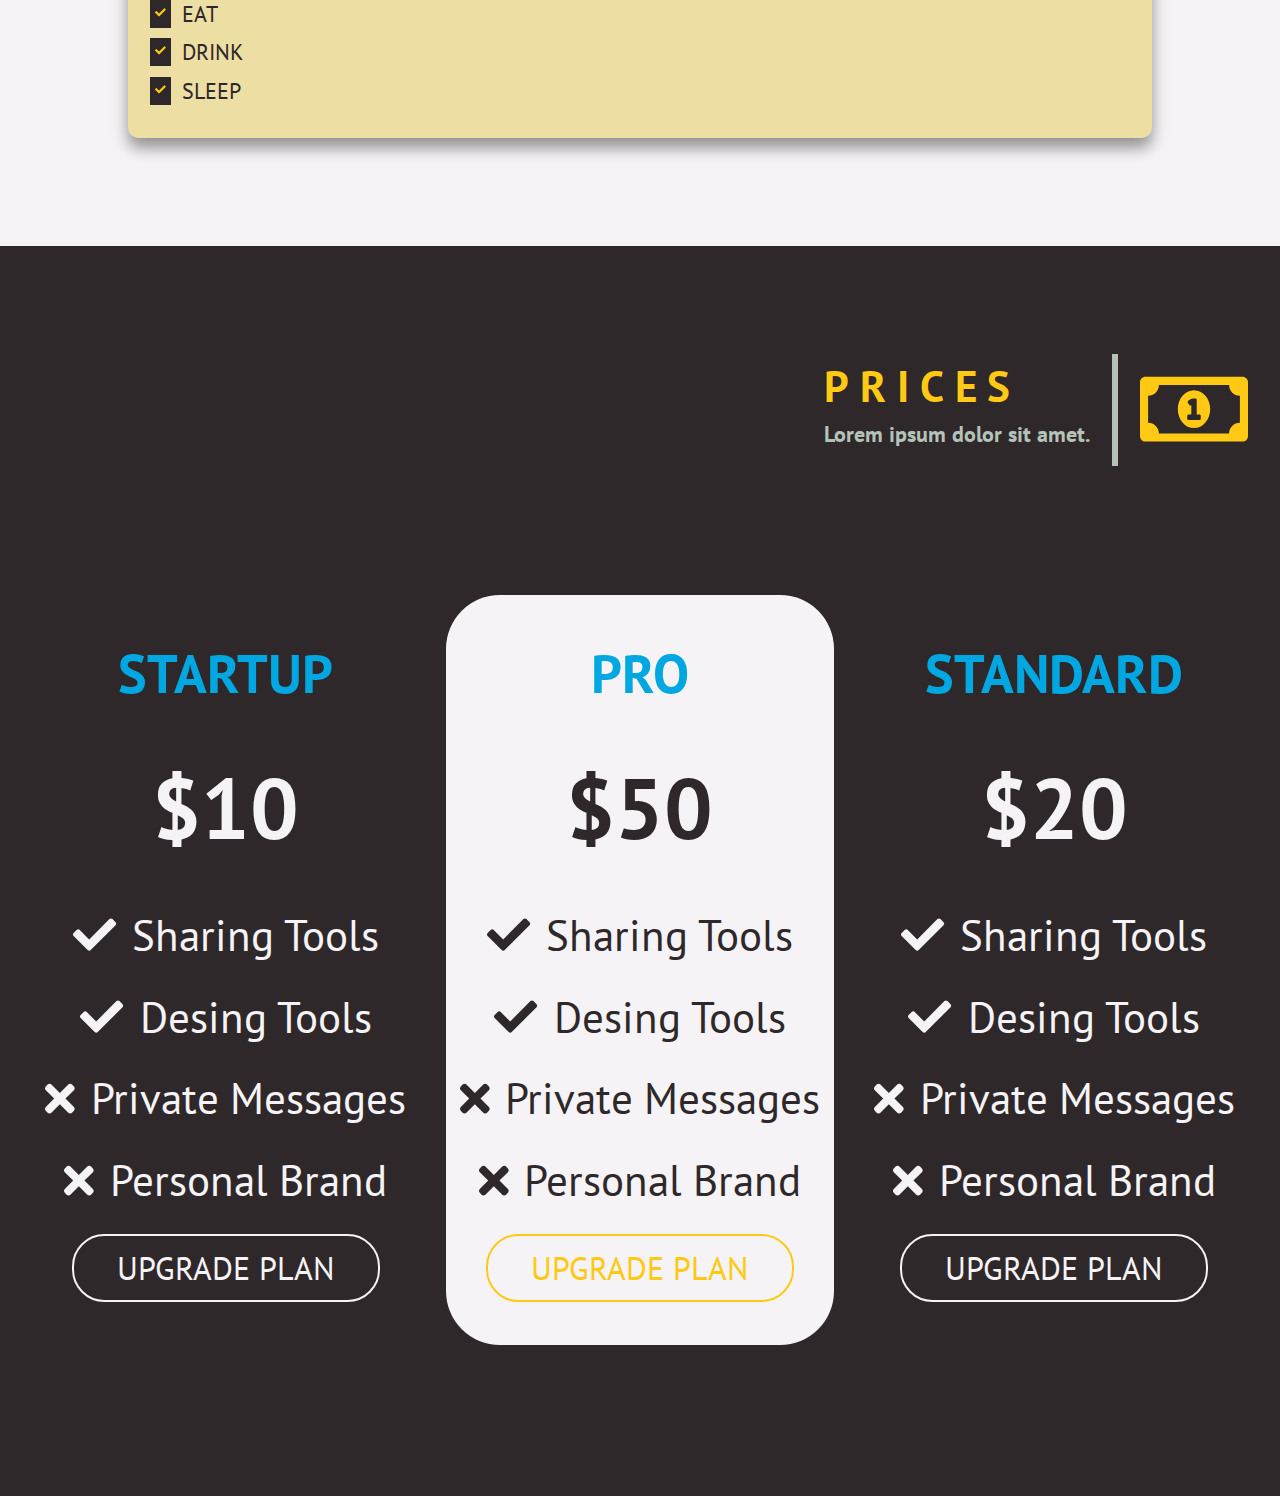
==== commit 5658a314: "Update pricing" ====
--- a/setup-agency/index.html
+++ b/setup-agency/index.html
@@ -632,6 +632,128 @@
         </article>
       </section>
 
+<!--prices section -->
+<section class="prices section-padding" id="prices">
+ <!-- section-title -->
+ <div class="reverse-section-title__container">
+    <!-- icon -->
+    <div class="reverse-section-title__icon ">
+      <i class="far fa-money-bill-alt"></i>
+    </div>
+    <!-- text -->
+    <div class="reverse-section-title__text">
+      <h1 class="reverse-section-title__name section-title__name--yellow">prices</h1>
+      <h4 class="reverse-section-title__info">Lorem ipsum dolor sit amet.</h4>
+    </div>
+  </div>
+  <div class="flexbox-parent flexbox-parent--medium">
+      <!--  pricing card -->
+      <article class="pricing-card ">
+          <h3 class="pricing-card__title">startup</h3>
+          <h1 class="pricing-card__value">$10</h1>
+          <ul class="pricing-card__list">
+              <li class="pricing-card__item">
+                  <span class="pricing-card__icon">
+                    <i class="fa fa-check"></i>
+                  </span>
+                  <p class="pricing-card__text">sharing tools</p>
+                </li>
+                <li class="pricing-card__item">
+                  <span class="pricing-card__icon">
+                    <i class="fa fa-check"></i>
+                  </span>
+                  <p class="pricing-card__text">desing tools</p>
+                </li>
+                <li class="pricing-card__item">
+                  <span class="pricing-card__icon">
+                    <i class="fa fa-times"></i>
+                  </span>
+                  <p class="pricing-card__text">private messages</p>
+                </li>
+                <li class="pricing-card__item">
+                  <span class="pricing-card__icon">
+                    <i class="fa fa-times"></i>
+                  </span>
+                  <p class="pricing-card__text">personal brand</p>
+                </li>
+
+            </ul>
+            <a href="#" class="pricing-card__link">upgrade plan</a>
+        </article>
+        <!--  pricing card(custom)    -->
+      <article class="pricing-card pricing-card--custom">
+          <h3 class="pricing-card__title">pro</h3>
+          <h1 class="pricing-card__value">$50</h1>
+          <ul class="pricing-card__list">
+              <li class="pricing-card__item">
+                  <span class="pricing-card__icon">
+                    <i class="fa fa-check"></i>
+                  </span>
+                  <p class="pricing-card__text">sharing tools</p>
+                </li>
+                <li class="pricing-card__item">
+                  <span class="pricing-card__icon">
+                    <i class="fa fa-check"></i>
+                  </span>
+                  <p class="pricing-card__text">desing tools</p>
+                </li>
+                <li class="pricing-card__item">
+                  <span class="pricing-card__icon">
+                    <i class="fa fa-times"></i>
+                  </span>
+                  <p class="pricing-card__text">private messages</p>
+                </li>
+                <li class="pricing-card__item">
+                  <span class="pricing-card__icon">
+                    <i class="fa fa-times"></i>
+                  </span>
+                  <p class="pricing-card__text">personal brand</p>
+                </li>
+
+            </ul>
+            <a href="#" class="pricing-card__link pricing-card--custom__link">upgrade plan</a>
+        </article>
+        <!--  pricing card-->
+      <article class="pricing-card">
+          <h3 class="pricing-card__title">standard</h3>
+          <h1 class="pricing-card__value">$20</h1>
+          <ul class="pricing-card__list">
+              <li class="pricing-card__item">
+                  <span class="pricing-card__icon">
+                    <i class="fa fa-check"></i>
+                  </span>
+                  <p class="pricing-card__text">sharing tools</p>
+                </li>
+                <li class="pricing-card__item">
+                  <span class="pricing-card__icon">
+                    <i class="fa fa-check"></i>
+                  </span>
+                  <p class="pricing-card__text">desing tools</p>
+                </li>
+                <li class="pricing-card__item">
+                  <span class="pricing-card__icon">
+                    <i class="fa fa-times"></i>
+                  </span>
+                  <p class="pricing-card__text">private messages</p>
+                </li>
+                <li class="pricing-card__item">
+                  <span class="pricing-card__icon">
+                    <i class="fa fa-times"></i>
+                  </span>
+                  <p class="pricing-card__text">personal brand</p>
+                </li>
+
+            </ul>
+            <a href="#" class="pricing-card__link">upgrade plan</a>
+        </article>
+</div>
+
+  </section>
+
+
+
+
+
     <!-- scripts -->
     <!-- jquery -->
     <script src="js/jquery-3.3.1.min.js"></script>
--- a/setup-agency/css/main.css
+++ b/setup-agency/css/main.css
@@ -596,9 +596,100 @@
     display: block;
     width: 100%;
     border-radius: 0.5rem; }
+  .team-info__body {
+    padding: 1rem; }
+  .team-info__member-name {
+    text-transform: uppercase;
+    font-size: 1.5rem; }
+  .team-info__member-job {
+    text-transform: capitalize;
+    margin: 0.5rem 0;
+    color: var(--blue);
+    font-size: 1.3rem; }
+  .team-info__member-text {
+    line-height: 1.5;
+    margin-top: 2rem; }
+  .team-info__member-single-favorite {
+    display: -webkit-box;
+    display: -ms-flexbox;
+    display: flex;
+    margin: 0.5rem 0; }
+    .team-info__member-single-favorite-icon {
+      font-size: 0.5rem;
+      background: var(--black);
+      color: var(--yellow);
+      padding: 0.25rem; }
+    .team-info__member-single-favorite-text {
+      font-size: 1rem;
+      margin-left: 0.5rem;
+      text-transform: uppercase;
+      -ms-flex-item-align: center;
+      -ms-grid-row-align: center;
+      align-self: center; }
 
 .active {
   border-color: var(--blue); }
+
+.prices {
+  background: var(--black); }
+
+.pricing-card {
+  text-align: center;
+  color: var(--white);
+  padding: 2rem 0;
+  margin: 2rem 0; }
+  .pricing-card__list {
+    list-style-type: none; }
+  .pricing-card__item {
+    display: -webkit-box;
+    display: -ms-flexbox;
+    display: flex;
+    -webkit-box-pack: center;
+    -ms-flex-pack: center;
+    justify-content: center;
+    margin: 1.2rem 0;
+    font-size: 2rem; }
+  .pricing-card__title {
+    color: var(--blue);
+    text-transform: uppercase;
+    font-size: 2.5rem; }
+  .pricing-card__value {
+    margin: 2rem auto;
+    font-size: 4rem; }
+  .pricing-card__icon {
+    margin-right: 0.75rem; }
+  .pricing-card__text {
+    text-transform: capitalize; }
+  .pricing-card__link {
+    display: inline-block;
+    text-decoration: none;
+    font-size: 1.5rem;
+    text-transform: uppercase;
+    padding: 0.5rem 2rem;
+    border: 2px solid var(--white);
+    color: var(--white);
+    border-radius: 1.5rem;
+    -webkit-transition: all 1s ease;
+    -o-transition: all 1s ease;
+    transition: all 1s ease; }
+    .pricing-card__link:hover {
+      color: var(--black);
+      background: var(--blue);
+      border-color: var(--blue); }
+  .pricing-card--custom {
+    background: var(--white);
+    color: var(--black);
+    border-radius: 2.5rem;
+    -webkit-transition: all 1s linear;
+    -o-transition: all 1s linear;
+    transition: all 1s linear; }
+    .pricing-card--custom:hover {
+      -webkit-transform: translateY(-20px);
+      -ms-transform: translateY(-20px);
+      transform: translateY(-20px); }
+    .pricing-card--custom__link {
+      color: var(--yellow);
+      border-color: var(--yellow); }
 
 @media screen and (min-width: 576px) {
   .progress__img {
@@ -693,7 +784,28 @@
   .number {
     -webkit-box-flex: 0;
     -ms-flex: 0 0 50%;
-    flex: 0 0 50%; } }
+    flex: 0 0 50%; }
+  .team-info {
+    margin: 4rem auto 2rem auto; }
+    .team-info__img {
+      position: absolute;
+      width: 45%;
+      height: 70%;
+      top: -10%;
+      right: -10%;
+      -webkit-box-shadow: 0 5px 10px rgba(0, 0, 0, 0.5);
+      box-shadow: 0 5px 10px rgba(0, 0, 0, 0.5);
+      border-bottom-left-radius: 0rem;
+      border-bottom-right-radius: 0rem; }
+    .team-info__member-text {
+      width: 60%; }
+  .team-img__item {
+    height: 100px;
+    width: 100px; }
+  .pricing-card {
+    -webkit-box-flex: 0;
+    -ms-flex: 0 0 calc(50% - 0.8rem);
+    flex: 0 0 calc(50% - 0.8rem); } }
 
 @media screen and (min-width: 992px) {
   .service {
@@ -707,7 +819,14 @@
   .number {
     -webkit-box-flex: 0;
     -ms-flex: 0 0 25%;
-    flex: 0 0 25%; } }
+    flex: 0 0 25%; }
+  .team-info__img {
+    width: 40%;
+    height: 80%; }
+  .pricing-card {
+    -webkit-box-flex: 0;
+    -ms-flex: 0 0 calc(33.3% - 0.8rem);
+    flex: 0 0 calc(33.3% - 0.8rem); } }
 
 @-webkit-keyframes pulseScale {
   0% {
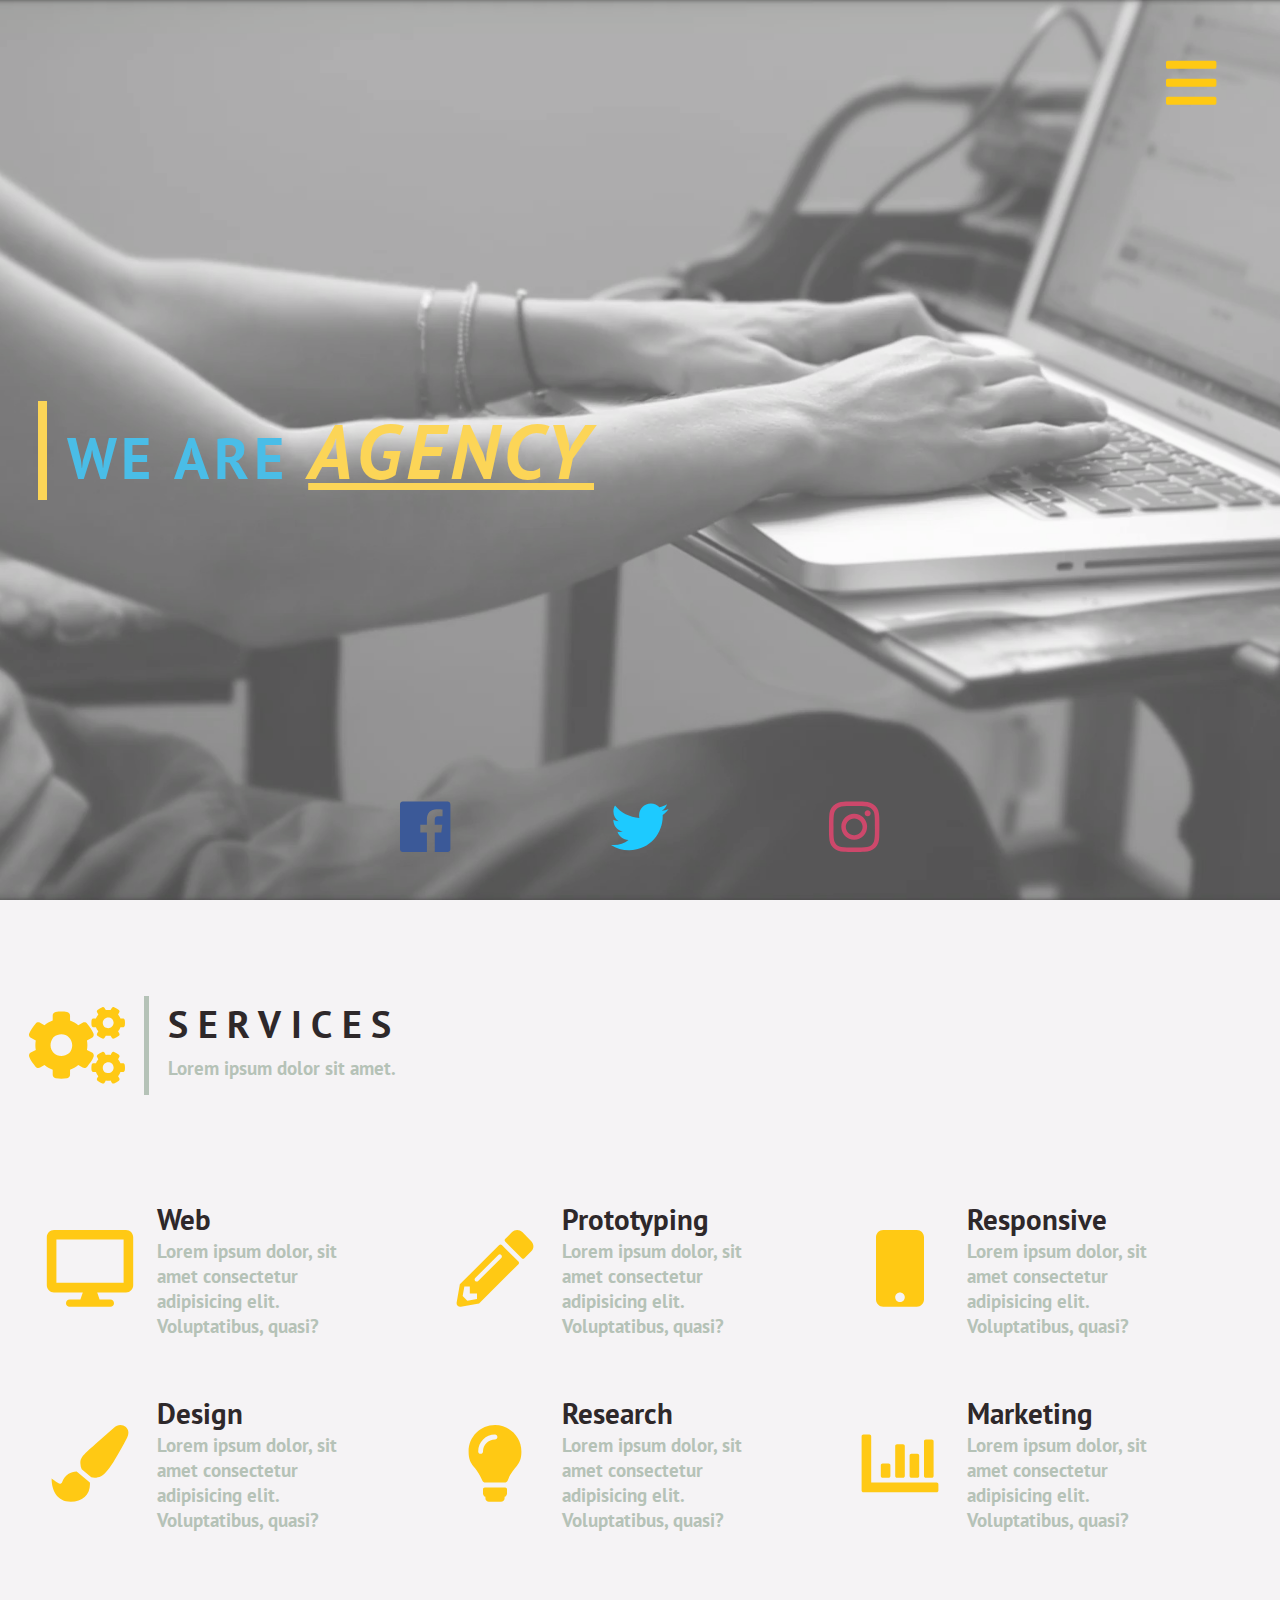
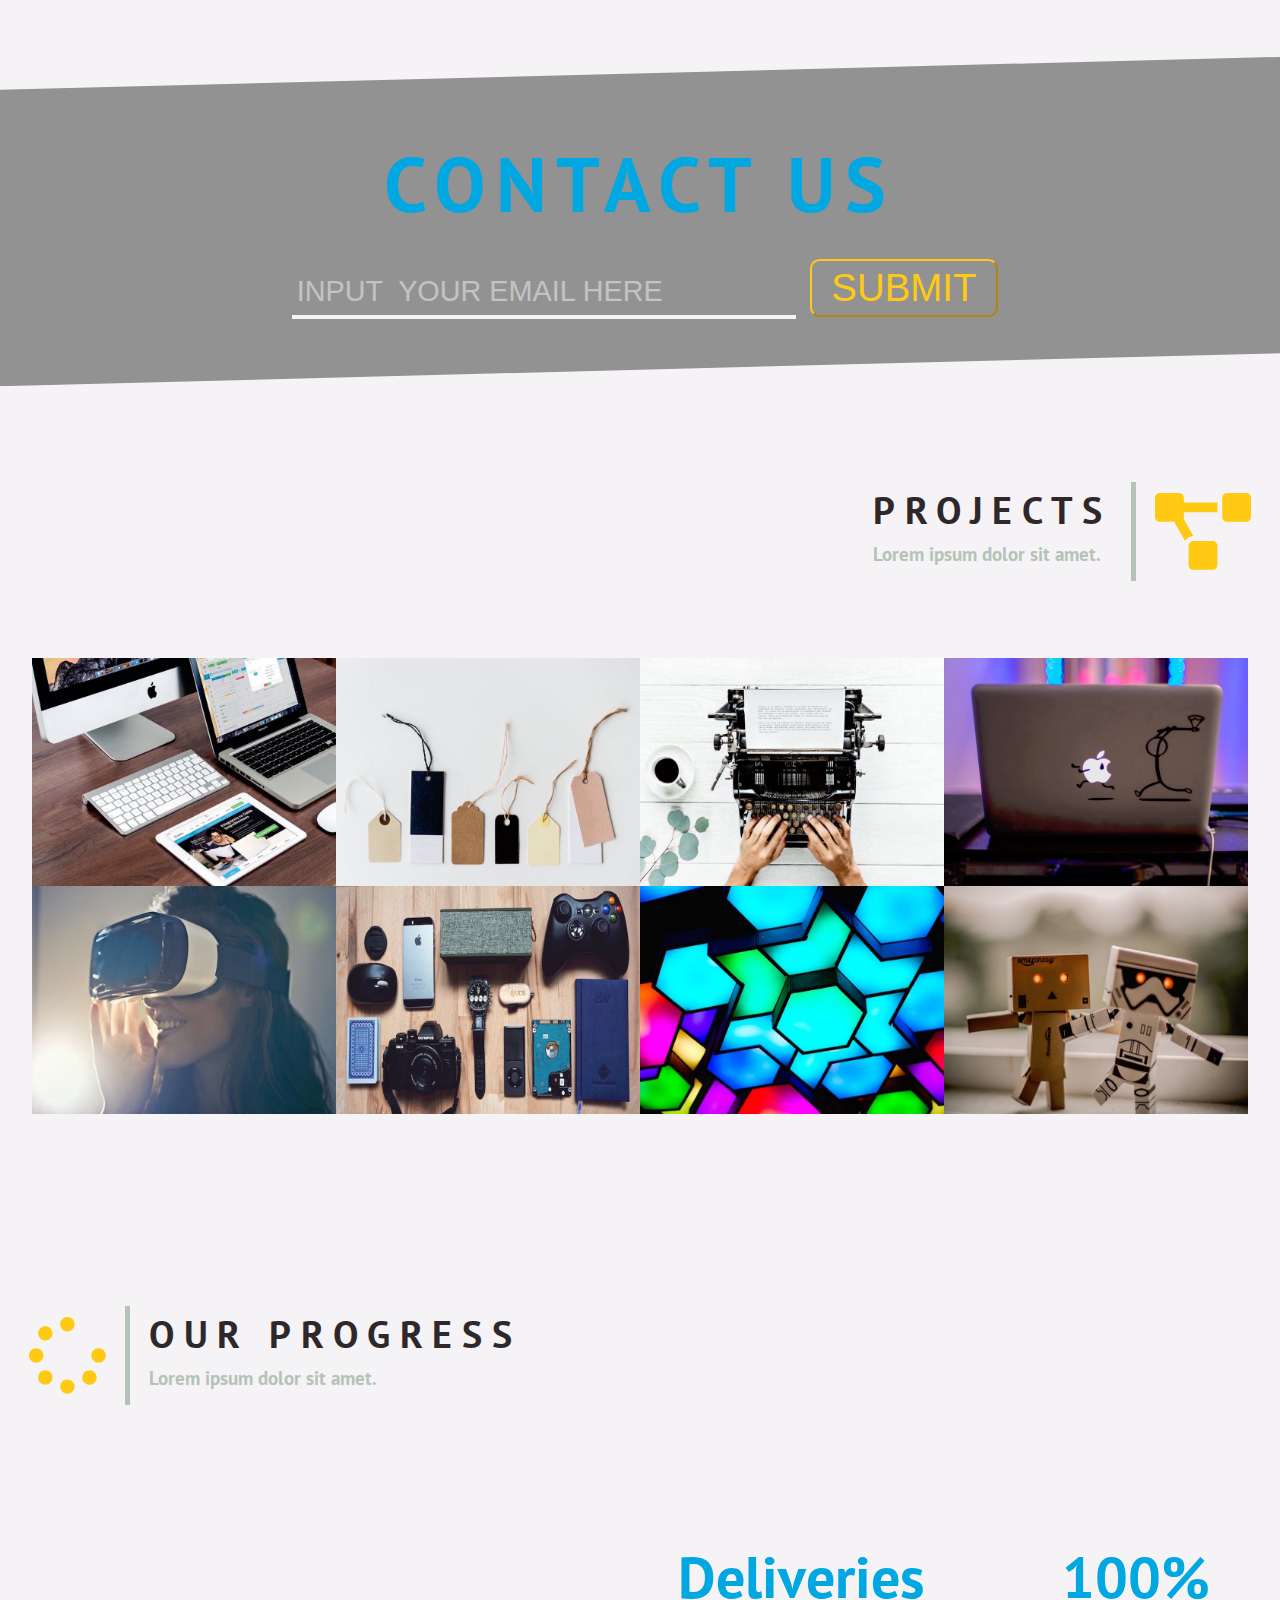
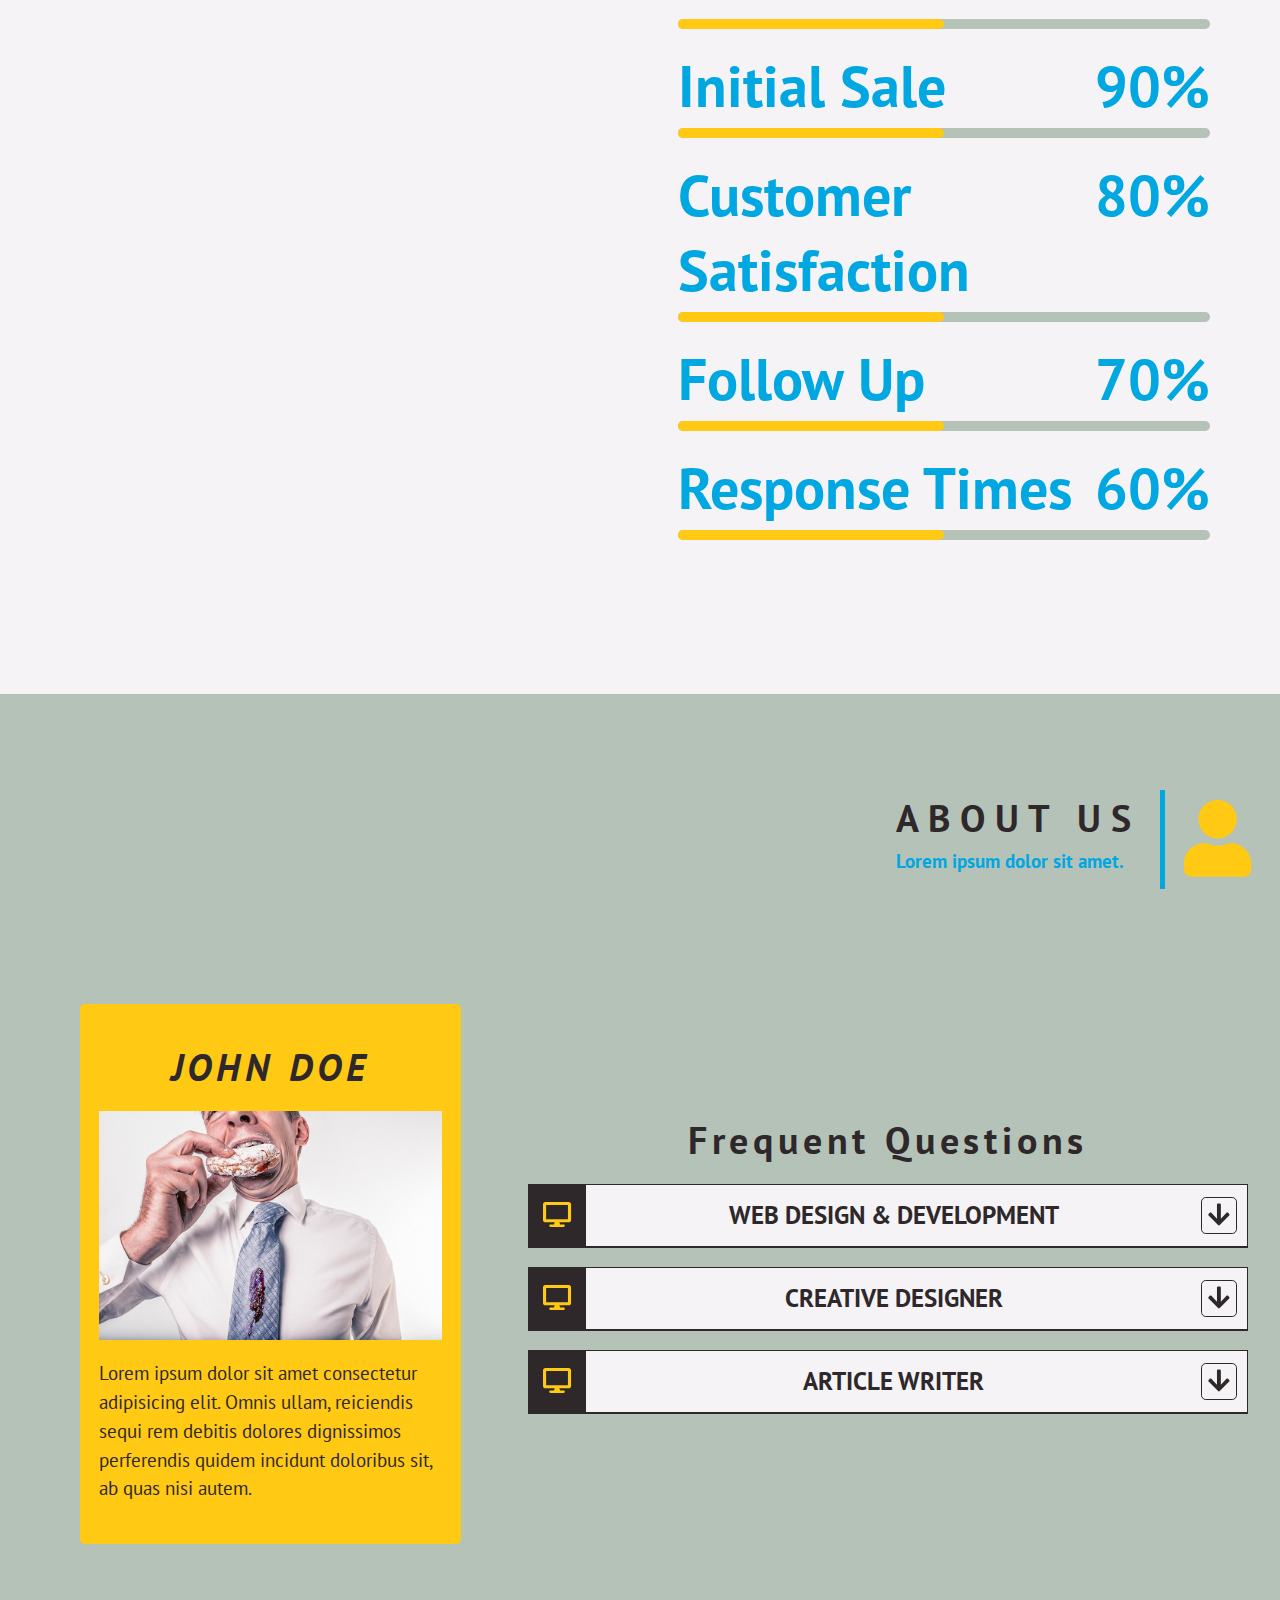
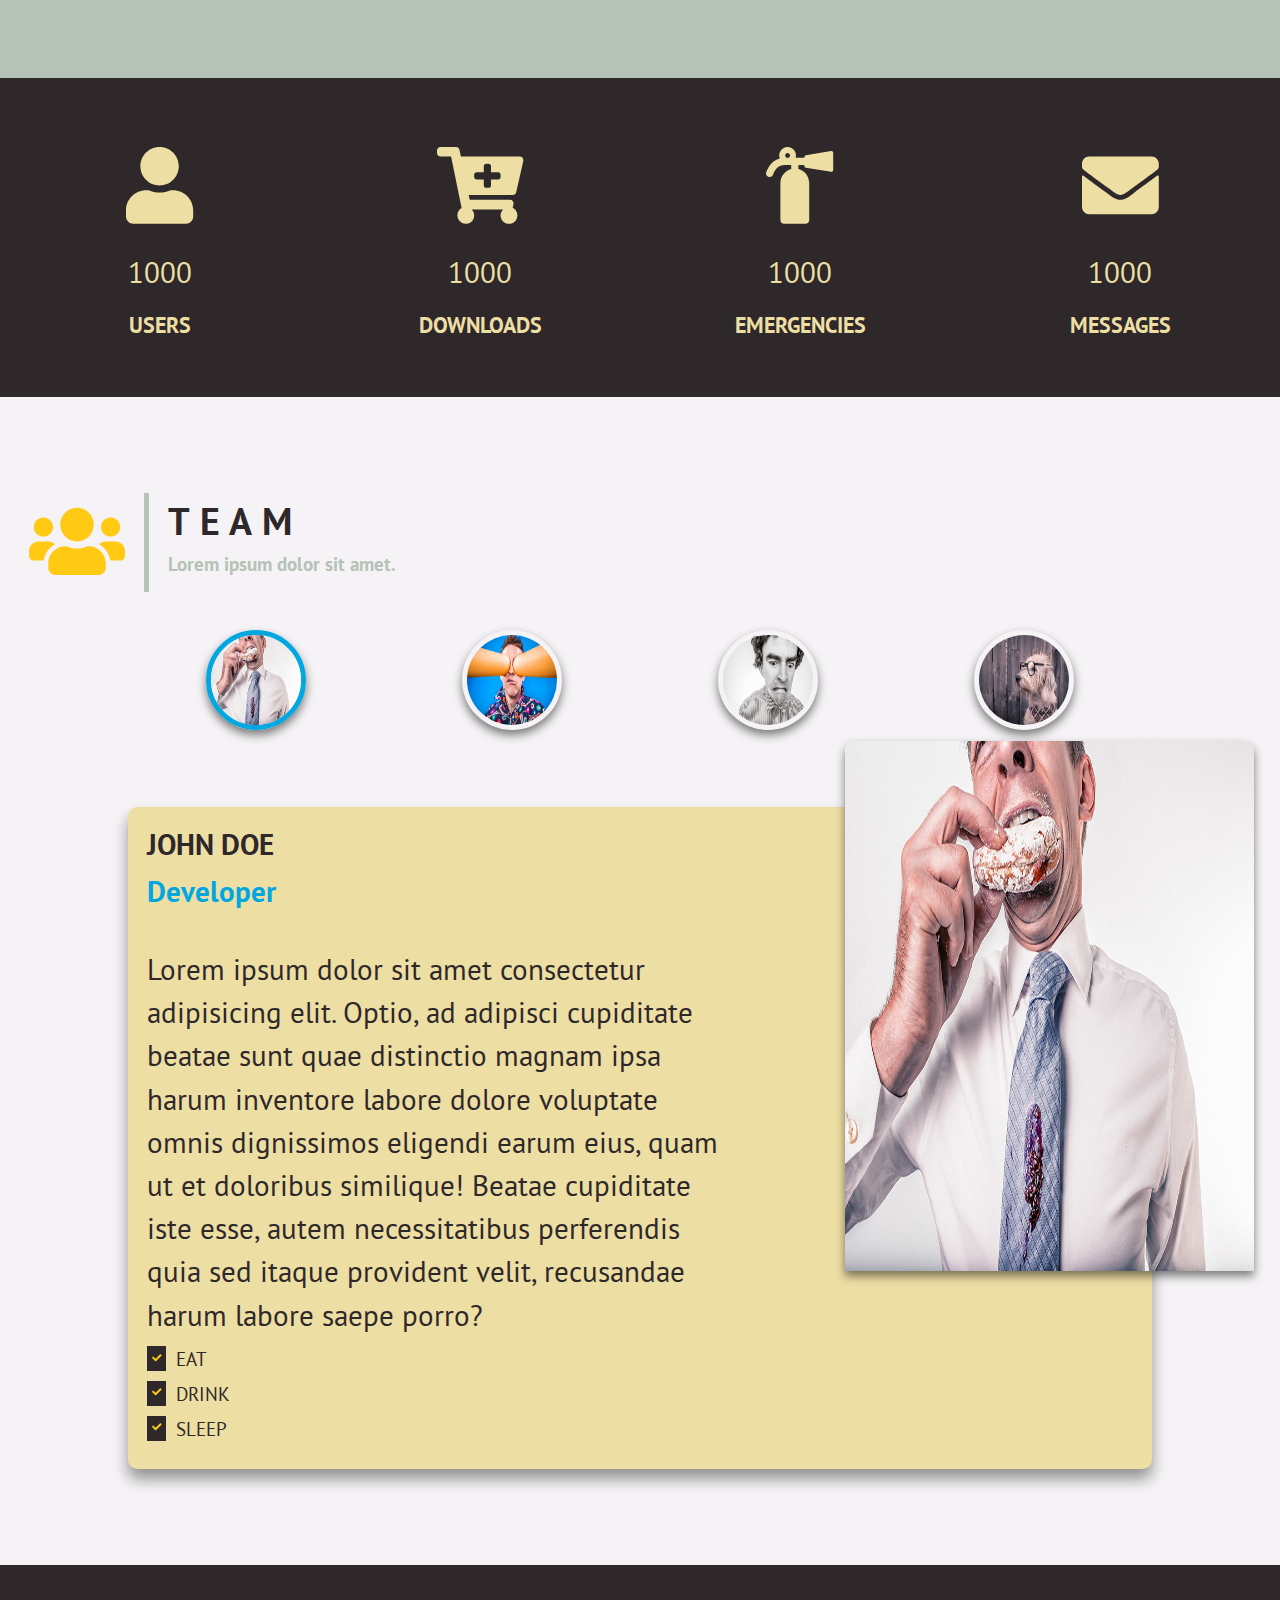
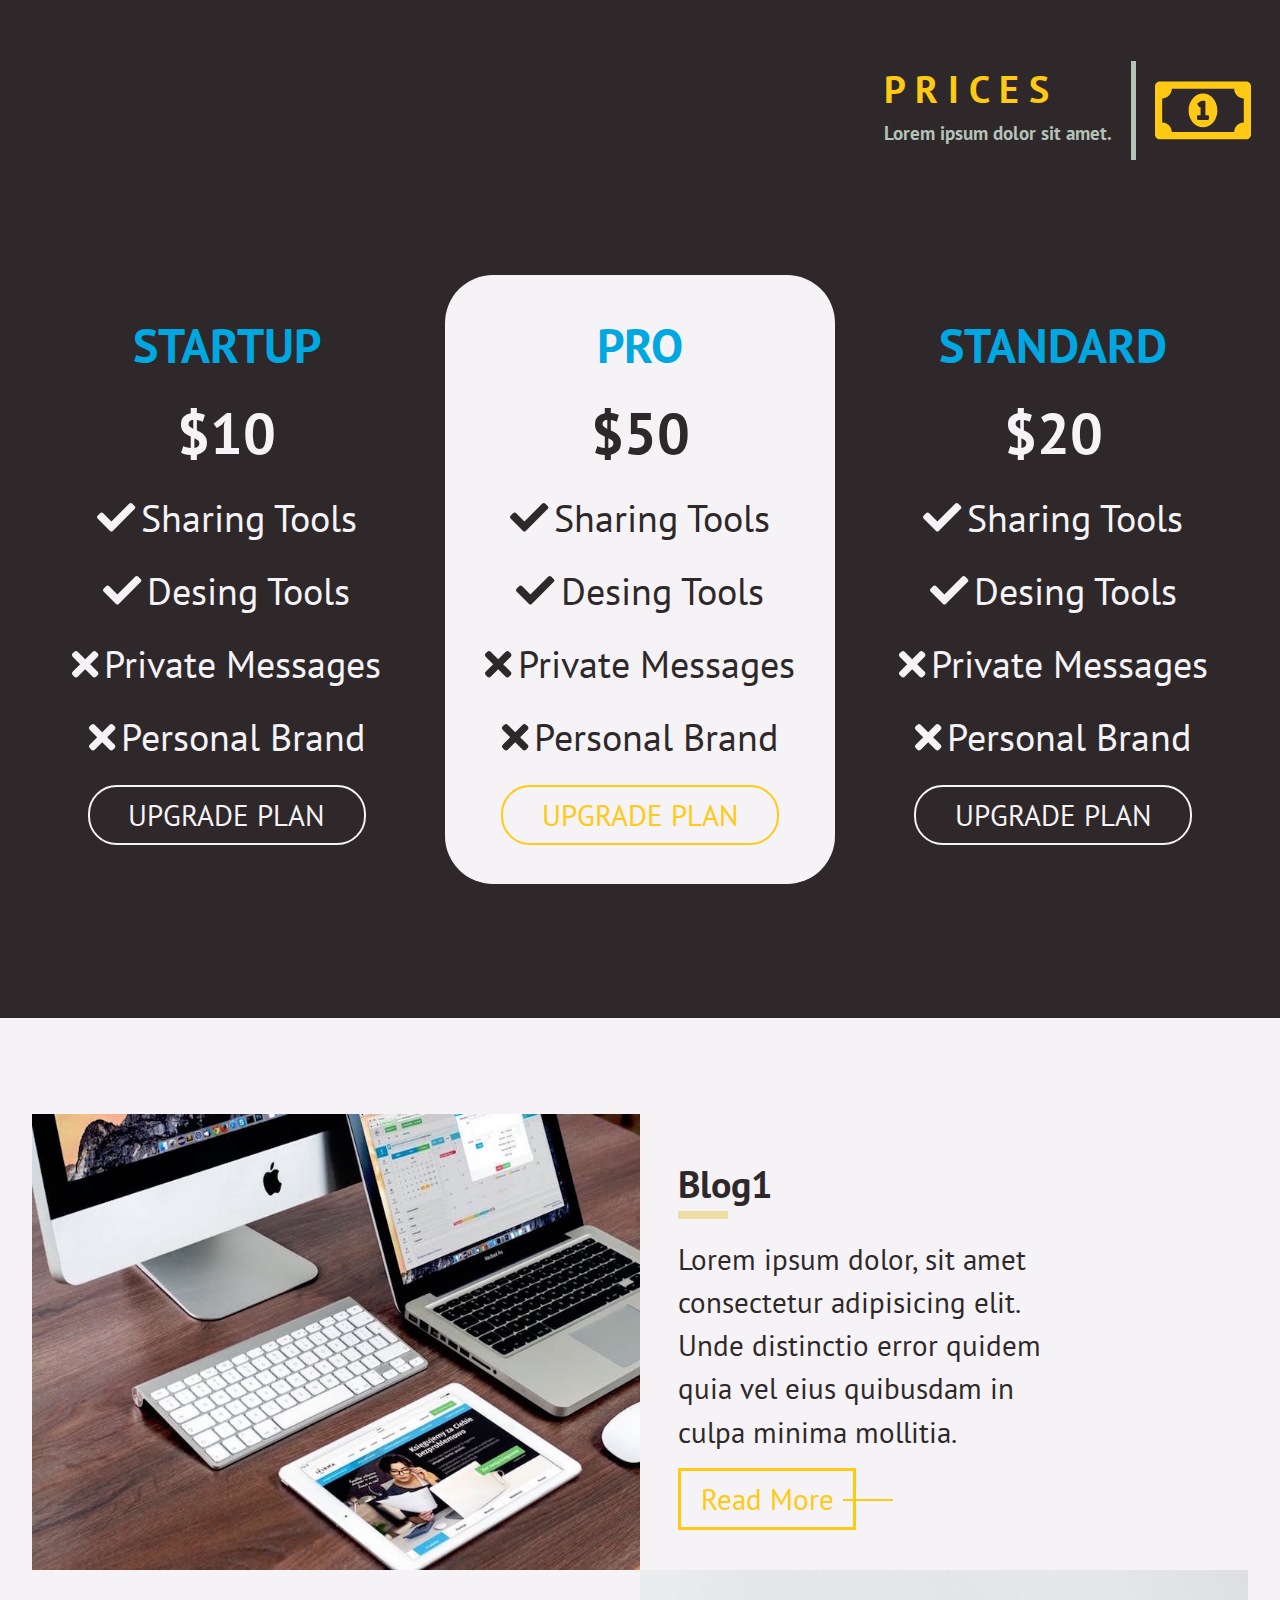
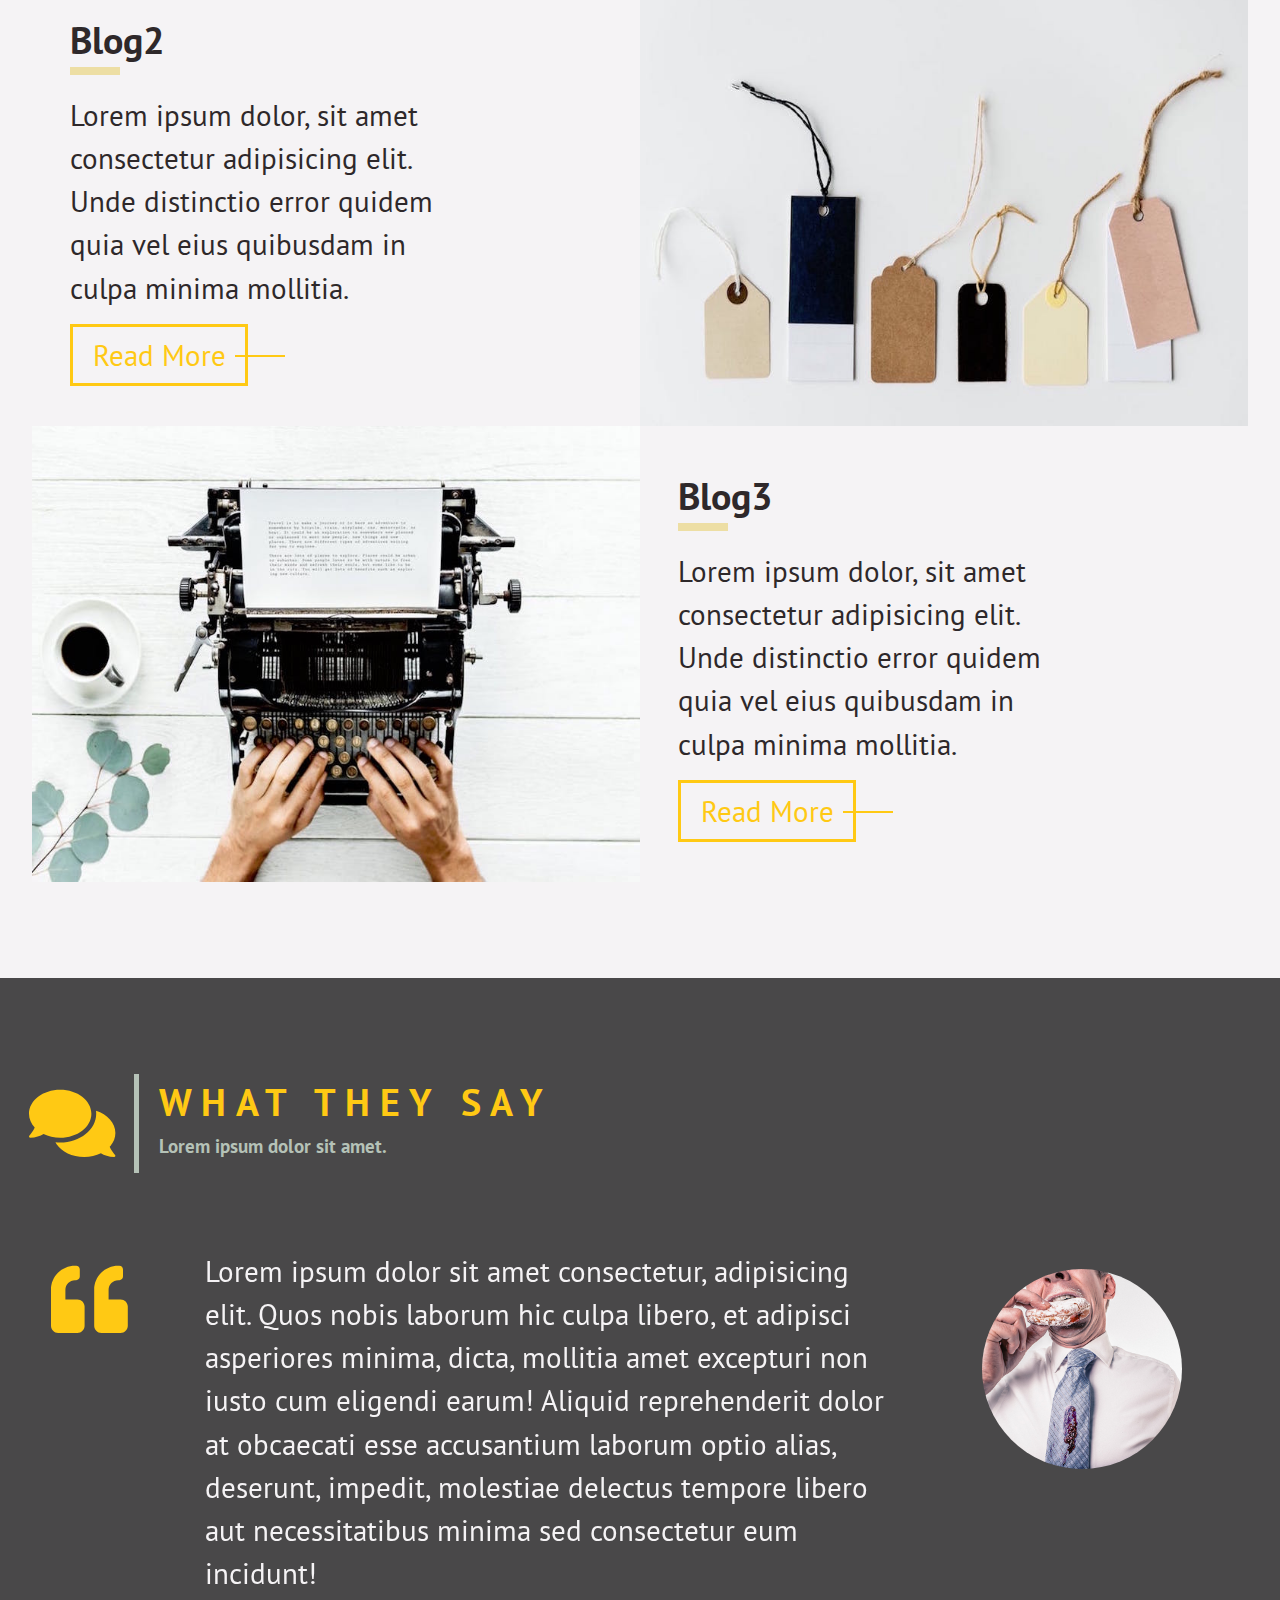
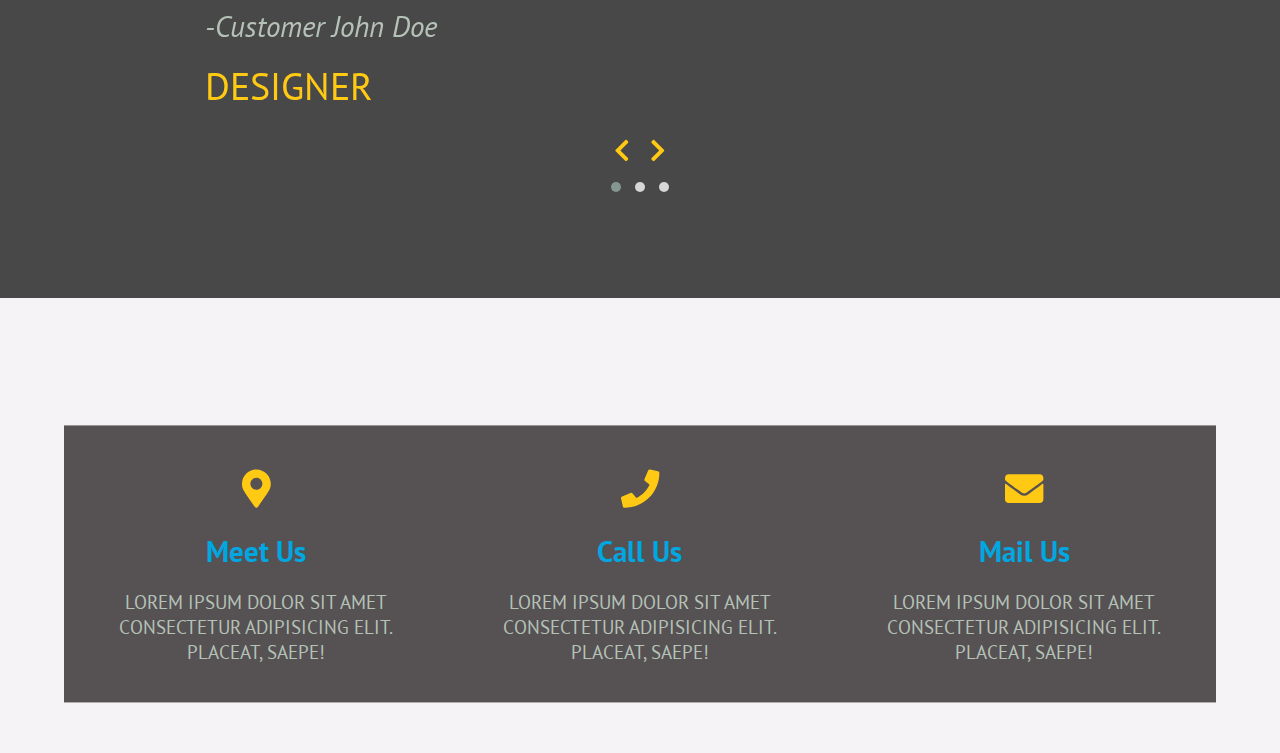
==== commit bb1f0532: "first version" ====
--- a/setup-agency/index.html
+++ b/setup-agency/index.html
@@ -6,15 +6,15 @@
     <meta http-equiv="X-UA-Compatible" content="ie=edge" />
     <title>Agency</title>
     <!-- main css -->
-    <link rel="stylesheet" href="css/main.css" />
+    <link rel="stylesheet" href="./css/main.css" />
     <!-- font awesome(SVG with js)   -->
-    <script src="js/all.js"></script>
+    <script src="./js/all.js"></script>
     <!-- magnific -->
     <link rel="stylesheet" href="plugins/magnific/magnific-popup.css" />
     <!-- owl carousel css-->
-    <!-- <link rel="stylesheet" href="plugins/owl/owl.carousel.min.css"> -->
+     <link rel="stylesheet" href="./plugins/owl/owl.carousel.min.css"> 
     <!--owl carousel theme  -->
-    <!-- <link rel="stylesheet" href="plugins/owl/owl.theme.default.css"> -->
+     <link rel="stylesheet" href="./plugins/owl/owl.theme.default.css">
   </head>
 
   <body>
@@ -30,18 +30,6 @@
           <span class="banner__title-name">agency</span>
         </h1>
       </article>
-      <!-- video -->
-      <div class="video__container">
-        <video class="video__item" id="video" autoplay loop>
-          <source src="video/Working-it/Mp4/Working-it.mp4" type="video/mp4" />
-          <source src="video/Working-it/Ogv/Working-it.ogv" type="video/ogg" />
-          <source
-            src="video/Working-it/Webm/Working-it.webm"
-            type="video/webm"
-          />
-          Your browser does not support the video tag.
-        </video>
-      </div>
       <!-- video overlay -->
       <div class="video__overlay"></div>
       <!-- nav btn -->
@@ -57,17 +45,38 @@
             </a>
           </li>
           <li>
-            <a href="#home" class="nav__links-item">Home</a>
+            <a href="#home" class="nav__links-item">home</a>
           </li>
           <li>
-            <a href="#" class="nav__links-item">Services</a>
+            <a href="#services" class="nav__links-item">services</a>
           </li>
           <li>
-            <a href="#" class="nav__links-item">Skills</a>
+            <a href="#contact" class="nav__links-item">contact us</a>
           </li>
           <li>
-            <a href="#" class="nav__links-item">About</a>
+              <a href="#projects" class="nav__links-item">projects</a>
+            </li>
+            <li>
+                <a href="#progress" class="nav__links-item">our progress</a>
+              </li>
+          <li>
+            <a href="#about" class="nav__links-item">about</a>
           </li>
+          <li>
+              <a href="#team" class="nav__links-item">team</a>
+            </li>
+            <li>
+                <a href="#prices" class="nav__links-item">prices</a>
+              </li>
+              <li>
+                  <a href="#blogs" class="nav__links-item">blogs</a>
+                </li>
+              <li>
+                  <a href="#comments" class="nav__links-item">comments</a>
+                </li>
+                <li>
+                    <a href="#map" class="nav__links-item">map</a>
+                  </li>
         </ul>
       </nav>
       <!-- social icons -->
@@ -82,14 +91,7 @@
           <i class="fab fa-instagram"></i>
         </a>
       </div>
-      <!-- video switch -->
-      <div class="video__switch-container">
-        <div class="video__switch">
-          <span>on</span>
-          <span>off</span>
-          <div class="video__switch-btn"></div>
-        </div>
-      </div>
+      
     </header>
     <!-- end of header -->
     <!-- services -->
@@ -106,7 +108,7 @@
           <h4 class="section-title__info">Lorem ipsum dolor sit amet.</h4>
         </div>
       </div>
-      
+
       <div class="flexbox-parent flexbox-parent--medium">
         <!-- single service -->
         <article class="service">
@@ -209,7 +211,7 @@
       <div class="contact__container">
         <h2 class="contact__title">contact us</h2>
         <form class="contact__form">
-          <input type="email" class="contact__input" />
+          <input type="email" class="contact__input" placeholder="Input  your Email here "/>
           <button type="submit" class="contact__submit">submit</button>
         </form>
       </div>
@@ -336,7 +338,7 @@
       </div>
     </section>
     <!-- progress section -->
-  <section class="progress section-padding" id="progress">
+    <section class="progress section-padding" id="progress">
       <!-- section-title -->
       <div class="section-title__container">
         <!-- icon -->
@@ -349,13 +351,10 @@
           <h4 class="section-title__info ">Lorem ipsum dolor sit amet.</h4>
         </div>
       </div>
-      
+
       <div class="flexbox-parent flexbox-parent--medium">
-  
         <!-- progress img -->
-        <article class="progress__img progress__item">
-  
-        </article>
+        <article class="progress__img progress__item"></article>
         <!-- progress info -->
         <article class="progress__info progress__item">
           <div class="progress__container">
@@ -368,9 +367,7 @@
               </div>
               <!-- value -->
               <div class="progress__bcg">
-                <div class="progress__value progress__value--one">
-  
-                </div>
+                <div class="progress__value progress__value--one"></div>
               </div>
             </div>
             <!-- end of progress bar -->
@@ -422,19 +419,16 @@
               </div>
               <!-- value -->
               <div class="progress__bcg">
-                <div class="progress__value progress__value--five">
-                  
-                </div>
+                <div class="progress__value progress__value--five"></div>
               </div>
             </div>
             <!-- end of progress bar -->
           </div>
         </article>
       </div>
-  
     </section>
     <!-- about section -->
-  <section class="about section-padding">
+    <section class="about section-padding" id="about">
       <!-- section-title -->
       <div class="reverse-section-title__container">
         <!-- icon -->
@@ -442,21 +436,28 @@
           <i class="fas fa-user"></i>
         </div>
         <!-- text -->
-        <div class="reverse-section-title__text section-title__text--border--blue">
+        <div
+          class="reverse-section-title__text section-title__text--border--blue"
+        >
           <h1 class="reverse-section-title__name ">about us</h1>
-          <h4 class="reverse-section-title__info section-title__info--blue">Lorem ipsum dolor sit amet.</h4>
-        </div>
-      </div>
-      
+          <h4 class="reverse-section-title__info section-title__info--blue">
+            Lorem ipsum dolor sit amet.
+          </h4>
+        </div>
+      </div>
+
       <div class="about__center flexbox-parent flexbox-parent--medium">
         <!-- about img -->
         <article class="about__img item-margin">
           <div class="about__img-container">
             <h1 class="about__img-name">john doe</h1>
-  
-            <img src="img/team-1.jpg" alt="" class="about__img-photo">
-            <div class="about__img-text">Lorem ipsum dolor sit amet consectetur adipisicing elit. Omnis ullam, reiciendis sequi rem debitis dolores dignissimos
-              perferendis quidem incidunt doloribus sit, ab quas nisi autem.</div>
+
+            <img src="img/team-1.jpg" alt="" class="about__img-photo" />
+            <div class="about__img-text">
+              Lorem ipsum dolor sit amet consectetur adipisicing elit. Omnis
+              ullam, reiciendis sequi rem debitis dolores dignissimos
+              perferendis quidem incidunt doloribus sit, ab quas nisi autem.
+            </div>
           </div>
         </article>
         <!-- about info -->
@@ -476,8 +477,10 @@
             </div>
             <!-- accordion content -->
             <div class="accordion__content">
-              Lorem ipsum dolor sit amet consectetur adipisicing elit. Magni recusandae quo ipsum reiciendis temporibus saepe, quos, culpa
-              quia minus facere odio dolor minima assumenda at pariatur repudiandae similique facilis placeat.
+              Lorem ipsum dolor sit amet consectetur adipisicing elit. Magni
+              recusandae quo ipsum reiciendis temporibus saepe, quos, culpa quia
+              minus facere odio dolor minima assumenda at pariatur repudiandae
+              similique facilis placeat.
             </div>
           </div>
           <!-- single accordion -->
@@ -494,8 +497,10 @@
             </div>
             <!-- accordion content -->
             <div class="accordion__content">
-              Lorem ipsum dolor sit amet consectetur adipisicing elit. Magni recusandae quo ipsum reiciendis temporibus saepe, quos, culpa
-              quia minus facere odio dolor minima assumenda at pariatur repudiandae similique facilis placeat.
+              Lorem ipsum dolor sit amet consectetur adipisicing elit. Magni
+              recusandae quo ipsum reiciendis temporibus saepe, quos, culpa quia
+              minus facere odio dolor minima assumenda at pariatur repudiandae
+              similique facilis placeat.
             </div>
           </div>
           <!-- single accordion -->
@@ -512,23 +517,32 @@
             </div>
             <!-- accordion content -->
             <div class="accordion__content">
-              Lorem ipsum dolor sit amet consectetur adipisicing elit. Magni recusandae quo ipsum reiciendis temporibus saepe, quos, culpa
-              quia minus facere odio dolor minima assumenda at pariatur repudiandae similique facilis placeat.
-            </div>
-          </div>
-  
+              Lorem ipsum dolor sit amet consectetur adipisicing elit. Magni
+              recusandae quo ipsum reiciendis temporibus saepe, quos, culpa quia
+              minus facere odio dolor minima assumenda at pariatur repudiandae
+              similique facilis placeat.
+            </div>
+          </div>
         </article>
       </div>
     </section>
 
-     <!--numbers section-->
-  <section id="numbers" class="numbers">
+    <!--numbers section-->
+    <section id="numbers" class="numbers">
       <!-- single nubmer -->
       <article class="number">
         <span class="number__icon">
           <i class="fa fa-user"></i>
         </span>
-        <p class='numscroller number__data' data-min='1' data-max='1000' data-delay='1000' data-increment='1'>1000</p>
+        <p
+          class="numscroller number__data"
+          data-min="1"
+          data-max="1000"
+          data-delay="1000"
+          data-increment="1"
+        >
+          1000
+        </p>
         <h3 class="number__name">users</h3>
       </article>
       <!-- single number -->
@@ -537,7 +551,15 @@
         <span class="number__icon">
           <i class="fa fa-cart-plus"></i>
         </span>
-        <p class='numscroller number__data' data-min='1' data-max='1000' data-delay='1000' data-increment='1'>1000</p>
+        <p
+          class="numscroller number__data"
+          data-min="1"
+          data-max="1000"
+          data-delay="1000"
+          data-increment="1"
+        >
+          1000
+        </p>
         <h3 class="number__name">downloads</h3>
       </article>
       <!-- single number -->
@@ -546,7 +568,15 @@
         <span class="number__icon">
           <i class="fa fa-fire-extinguisher"></i>
         </span>
-        <p class='numscroller number__data' data-min='1' data-max='1000' data-delay='1000' data-increment='1'>1000</p>
+        <p
+          class="numscroller number__data"
+          data-min="1"
+          data-max="1000"
+          data-delay="1000"
+          data-increment="1"
+        >
+          1000
+        </p>
         <h3 class="number__name">emergencies</h3>
       </article>
       <!-- single number -->
@@ -555,7 +585,15 @@
         <span class="number__icon">
           <i class="fas fa-envelope"></i>
         </span>
-        <p class='numscroller number__data' data-min='1' data-max='1000' data-delay='1000' data-increment='1'>1000</p>
+        <p
+          class="numscroller number__data"
+          data-min="1"
+          data-max="1000"
+          data-delay="1000"
+          data-increment="1"
+        >
+          1000
+        </p>
         <h3 class="number__name">messages</h3>
       </article>
       <!-- single number -->
@@ -563,212 +601,396 @@
 
     <!-- team section -->
     <section class="team section-padding" id="team">
-        <!-- section-title -->
-        <div class="section-title__container">
-          <!-- icon -->
-          <div class="section-title__icon">
-            <i class="fas fa-users"></i>
-          </div>
-          <!-- text -->
-          <div class="section-title__text">
-            <h1 class="section-title__name">team</h1>
-            <h4 class="section-title__info">Lorem ipsum dolor sit amet.</h4>
-          </div>
-        </div>
-        <!-- end of section-title -->
-        <!-- team img -->
-        <article class="team-img item-margin">
-          <img src="img/team-1.jpg" alt="" class="team-img__item active" data-id='0'>
-          <img src="img/team-2.jpg" alt="" class="team-img__item" data-id="1">
-          <img src="img/team-3.jpg" alt="" class="team-img__item" data-id="2">
-          <img src="img/team-4.jpg" alt="" class="team-img__item" data-id="3">
-        </article>
-        <!-- team-info  -->
-        <article class="team-info item-margin">
-          <img src="img/team-1.jpg" alt="" class="team-info__img">
-          <div class="team-info__body">
-    
-            <h1 class="team-info__member-name">john doe</h1>
-            <h4 class="team-info__member-job">developer</h4>
-            <p class="team-info__member-text">Lorem ipsum dolor sit amet consectetur adipisicing elit. Optio, ad adipisci cupiditate beatae sunt quae distinctio
-              magnam ipsa harum inventore labore dolore voluptate omnis dignissimos eligendi earum eius, quam ut et doloribus
-              similique! Beatae cupiditate iste esse, autem necessitatibus perferendis quia sed itaque provident velit, recusandae
-              harum labore saepe porro?</p>
-              <article class="team-info__member-favorites">
-                <!-- single favorite -->
-                <div class="team-info__member-single-favorite">
-                  <!-- icon -->
-                  <div class="team-info__member-single-favorite-icon">
-                    <i class="fas fa-check"></i>
-                  </div>
-                  <!-- text -->
-                  <div class="team-info__member-single-favorite-text">eat</div>
-                </div>
-                <!-- end of single favorite -->
-                <!-- single favorite -->
-                <div class="team-info__member-single-favorite">
-                  <!-- icon -->
-                  <div class="team-info__member-single-favorite-icon">
-                    <i class="fas fa-check"></i>
-                  </div>
-                  <!-- text -->
-                  <div class="team-info__member-single-favorite-text">drink</div>
-                </div>
-                <!-- end of single favorite -->
-                <!-- single favorite -->
-                <div class="team-info__member-single-favorite">
-                  <div class="team-info__member-single-favorite-icon">
-                    <i class="fas fa-check"></i>
-                  </div>
-                  <div class="team-info__member-single-favorite-text">sleep</div>
-                </div>
-                <!-- end of single favorite -->
-    
-    
-              </article>
-          </div>
-    
-    
-        </article>
-      </section>
-
-<!--prices section -->
-<section class="prices section-padding" id="prices">
- <!-- section-title -->
- <div class="reverse-section-title__container">
-    <!-- icon -->
-    <div class="reverse-section-title__icon ">
-      <i class="far fa-money-bill-alt"></i>
-    </div>
-    <!-- text -->
-    <div class="reverse-section-title__text">
-      <h1 class="reverse-section-title__name section-title__name--yellow">prices</h1>
-      <h4 class="reverse-section-title__info">Lorem ipsum dolor sit amet.</h4>
-    </div>
-  </div>
-  <div class="flexbox-parent flexbox-parent--medium">
-      <!--  pricing card -->
-      <article class="pricing-card ">
+      <!-- section-title -->
+      <div class="section-title__container">
+        <!-- icon -->
+        <div class="section-title__icon">
+          <i class="fas fa-users"></i>
+        </div>
+        <!-- text -->
+        <div class="section-title__text">
+          <h1 class="section-title__name">team</h1>
+          <h4 class="section-title__info">Lorem ipsum dolor sit amet.</h4>
+        </div>
+      </div>
+      <!-- end of section-title -->
+      <!-- team img -->
+      <article class="team-img item-margin">
+        <img
+          src="img/team-1.jpg"
+          alt=""
+          class="team-img__item active"
+          data-id="0"
+        />
+        <img src="img/team-2.jpg" alt="" class="team-img__item" data-id="1" />
+        <img src="img/team-3.jpg" alt="" class="team-img__item" data-id="2" />
+        <img src="img/team-4.jpg" alt="" class="team-img__item" data-id="3" />
+      </article>
+      <!-- team-info  -->
+      <article class="team-info item-margin">
+        <img src="img/team-1.jpg" alt="" class="team-info__img" />
+        <div class="team-info__body">
+          <h1 class="team-info__member-name">john doe</h1>
+          <h4 class="team-info__member-job">developer</h4>
+          <p class="team-info__member-text">
+            Lorem ipsum dolor sit amet consectetur adipisicing elit. Optio, ad
+            adipisci cupiditate beatae sunt quae distinctio magnam ipsa harum
+            inventore labore dolore voluptate omnis dignissimos eligendi earum
+            eius, quam ut et doloribus similique! Beatae cupiditate iste esse,
+            autem necessitatibus perferendis quia sed itaque provident velit,
+            recusandae harum labore saepe porro?
+          </p>
+          <article class="team-info__member-favorites">
+            <!-- single favorite -->
+            <div class="team-info__member-single-favorite">
+              <!-- icon -->
+              <div class="team-info__member-single-favorite-icon">
+                <i class="fas fa-check"></i>
+              </div>
+              <!-- text -->
+              <div class="team-info__member-single-favorite-text">eat</div>
+            </div>
+            <!-- end of single favorite -->
+            <!-- single favorite -->
+            <div class="team-info__member-single-favorite">
+              <!-- icon -->
+              <div class="team-info__member-single-favorite-icon">
+                <i class="fas fa-check"></i>
+              </div>
+              <!-- text -->
+              <div class="team-info__member-single-favorite-text">drink</div>
+            </div>
+            <!-- end of single favorite -->
+            <!-- single favorite -->
+            <div class="team-info__member-single-favorite">
+              <div class="team-info__member-single-favorite-icon">
+                <i class="fas fa-check"></i>
+              </div>
+              <div class="team-info__member-single-favorite-text">sleep</div>
+            </div>
+            <!-- end of single favorite -->
+          </article>
+        </div>
+      </article>
+    </section>
+
+    <!--prices section -->
+    <section class="prices section-padding" id="prices">
+      <!-- section-title -->
+      <div class="reverse-section-title__container">
+        <!-- icon -->
+        <div class="reverse-section-title__icon ">
+          <i class="far fa-money-bill-alt"></i>
+        </div>
+        <!-- text -->
+        <div class="reverse-section-title__text">
+          <h1 class="reverse-section-title__name section-title__name--yellow">
+            prices
+          </h1>
+          <h4 class="reverse-section-title__info">
+            Lorem ipsum dolor sit amet.
+          </h4>
+        </div>
+      </div>
+      <div class="flexbox-parent flexbox-parent--medium">
+        <!--  pricing card -->
+        <article class="pricing-card ">
           <h3 class="pricing-card__title">startup</h3>
           <h1 class="pricing-card__value">$10</h1>
           <ul class="pricing-card__list">
-              <li class="pricing-card__item">
-                  <span class="pricing-card__icon">
-                    <i class="fa fa-check"></i>
-                  </span>
-                  <p class="pricing-card__text">sharing tools</p>
-                </li>
-                <li class="pricing-card__item">
-                  <span class="pricing-card__icon">
-                    <i class="fa fa-check"></i>
-                  </span>
-                  <p class="pricing-card__text">desing tools</p>
-                </li>
-                <li class="pricing-card__item">
-                  <span class="pricing-card__icon">
-                    <i class="fa fa-times"></i>
-                  </span>
-                  <p class="pricing-card__text">private messages</p>
-                </li>
-                <li class="pricing-card__item">
-                  <span class="pricing-card__icon">
-                    <i class="fa fa-times"></i>
-                  </span>
-                  <p class="pricing-card__text">personal brand</p>
-                </li>
-
-            </ul>
-            <a href="#" class="pricing-card__link">upgrade plan</a>
+            <li class="pricing-card__item">
+              <span class="pricing-card__icon">
+                <i class="fa fa-check"></i>
+              </span>
+              <p class="pricing-card__text">sharing tools</p>
+            </li>
+            <li class="pricing-card__item">
+              <span class="pricing-card__icon">
+                <i class="fa fa-check"></i>
+              </span>
+              <p class="pricing-card__text">desing tools</p>
+            </li>
+            <li class="pricing-card__item">
+              <span class="pricing-card__icon">
+                <i class="fa fa-times"></i>
+              </span>
+              <p class="pricing-card__text">private messages</p>
+            </li>
+            <li class="pricing-card__item">
+              <span class="pricing-card__icon">
+                <i class="fa fa-times"></i>
+              </span>
+              <p class="pricing-card__text">personal brand</p>
+            </li>
+          </ul>
+          <a href="#" class="pricing-card__link">upgrade plan</a>
         </article>
         <!--  pricing card(custom)    -->
-      <article class="pricing-card pricing-card--custom">
+        <article class="pricing-card pricing-card--custom">
           <h3 class="pricing-card__title">pro</h3>
           <h1 class="pricing-card__value">$50</h1>
           <ul class="pricing-card__list">
-              <li class="pricing-card__item">
-                  <span class="pricing-card__icon">
-                    <i class="fa fa-check"></i>
-                  </span>
-                  <p class="pricing-card__text">sharing tools</p>
-                </li>
-                <li class="pricing-card__item">
-                  <span class="pricing-card__icon">
-                    <i class="fa fa-check"></i>
-                  </span>
-                  <p class="pricing-card__text">desing tools</p>
-                </li>
-                <li class="pricing-card__item">
-                  <span class="pricing-card__icon">
-                    <i class="fa fa-times"></i>
-                  </span>
-                  <p class="pricing-card__text">private messages</p>
-                </li>
-                <li class="pricing-card__item">
-                  <span class="pricing-card__icon">
-                    <i class="fa fa-times"></i>
-                  </span>
-                  <p class="pricing-card__text">personal brand</p>
-                </li>
-
-            </ul>
-            <a href="#" class="pricing-card__link pricing-card--custom__link">upgrade plan</a>
+            <li class="pricing-card__item">
+              <span class="pricing-card__icon">
+                <i class="fa fa-check"></i>
+              </span>
+              <p class="pricing-card__text">sharing tools</p>
+            </li>
+            <li class="pricing-card__item">
+              <span class="pricing-card__icon">
+                <i class="fa fa-check"></i>
+              </span>
+              <p class="pricing-card__text">desing tools</p>
+            </li>
+            <li class="pricing-card__item">
+              <span class="pricing-card__icon">
+                <i class="fa fa-times"></i>
+              </span>
+              <p class="pricing-card__text">private messages</p>
+            </li>
+            <li class="pricing-card__item">
+              <span class="pricing-card__icon">
+                <i class="fa fa-times"></i>
+              </span>
+              <p class="pricing-card__text">personal brand</p>
+            </li>
+          </ul>
+          <a href="#" class="pricing-card__link pricing-card--custom__link"
+            >upgrade plan</a
+          >
         </article>
         <!--  pricing card-->
-      <article class="pricing-card">
+        <article class="pricing-card">
           <h3 class="pricing-card__title">standard</h3>
           <h1 class="pricing-card__value">$20</h1>
           <ul class="pricing-card__list">
-              <li class="pricing-card__item">
-                  <span class="pricing-card__icon">
-                    <i class="fa fa-check"></i>
-                  </span>
-                  <p class="pricing-card__text">sharing tools</p>
-                </li>
-                <li class="pricing-card__item">
-                  <span class="pricing-card__icon">
-                    <i class="fa fa-check"></i>
-                  </span>
-                  <p class="pricing-card__text">desing tools</p>
-                </li>
-                <li class="pricing-card__item">
-                  <span class="pricing-card__icon">
-                    <i class="fa fa-times"></i>
-                  </span>
-                  <p class="pricing-card__text">private messages</p>
-                </li>
-                <li class="pricing-card__item">
-                  <span class="pricing-card__icon">
-                    <i class="fa fa-times"></i>
-                  </span>
-                  <p class="pricing-card__text">personal brand</p>
-                </li>
-
-            </ul>
-            <a href="#" class="pricing-card__link">upgrade plan</a>
-        </article>
-</div>
-
+            <li class="pricing-card__item">
+              <span class="pricing-card__icon">
+                <i class="fa fa-check"></i>
+              </span>
+              <p class="pricing-card__text">sharing tools</p>
+            </li>
+            <li class="pricing-card__item">
+              <span class="pricing-card__icon">
+                <i class="fa fa-check"></i>
+              </span>
+              <p class="pricing-card__text">desing tools</p>
+            </li>
+            <li class="pricing-card__item">
+              <span class="pricing-card__icon">
+                <i class="fa fa-times"></i>
+              </span>
+              <p class="pricing-card__text">private messages</p>
+            </li>
+            <li class="pricing-card__item">
+              <span class="pricing-card__icon">
+                <i class="fa fa-times"></i>
+              </span>
+              <p class="pricing-card__text">personal brand</p>
+            </li>
+          </ul>
+          <a href="#" class="pricing-card__link">upgrade plan</a>
+        </article>
+      </div>
+    </section>
+
+    <!-- blog -->
+    <section class="blogs section-padding" id="blogs">
+      <div class="flexbox-parent">
+        <!--  single blog     -->
+        <article class="blog item-margin flexbox-parent--medium">
+          <!-- blog photo -->
+          <div class="blog__photo">
+            <img
+              src="./img/current-projects-1.jpeg"
+              alt=""
+              class="blog__photo-img"
+            />
+          </div>
+          <!-- blog info -->
+          <div class="blog__info">
+            <h1 class="blog__info-title">Blog1</h1>
+            <div class="blog__info-underline"></div>
+            <p class="blog__info-text">
+              Lorem ipsum dolor, sit amet consectetur adipisicing elit. Unde
+              distinctio error quidem quia vel eius quibusdam in culpa minima
+              mollitia.
+            </p>
+            <a href="#" class="blog__info-link">Read More</a>
+          </div>
+        </article>
+        <!--  single blog     -->
+        <article class="blog blog--reverse item-margin flexbox-parent--medium">
+          <!-- blog photo -->
+          <div class="blog__photo">
+            <img
+              src="img/current-projects-2.jpeg"
+              alt=""
+              class="blog__photo-img"
+            />
+          </div>
+          <!-- blog info -->
+          <div class="blog__info">
+            <h1 class="blog__info-title">Blog2</h1>
+            <div class="blog__info-underline"></div>
+            <p class="blog__info-text">
+              Lorem ipsum dolor, sit amet consectetur adipisicing elit. Unde
+              distinctio error quidem quia vel eius quibusdam in culpa minima
+              mollitia.
+            </p>
+            <a href="#" class="blog__info-link">Read More</a>
+          </div>
+        </article>
+
+        <!--  single blog -->
+        <article class="blog  item-margin flexbox-parent--medium">
+          <!-- blog photo -->
+          <div class="blog__photo">
+            <img
+              src="img/current-projects-3.jpeg"
+              alt=""
+              class="blog__photo-img"
+            />
+          </div>
+          <!-- blog info -->
+          <div class="blog__info">
+            <h1 class="blog__info-title">Blog3</h1>
+            <div class="blog__info-underline"></div>
+            <p class="blog__info-text">
+              Lorem ipsum dolor, sit amet consectetur adipisicing elit. Unde
+              distinctio error quidem quia vel eius quibusdam in culpa minima
+              mollitia.
+            </p>
+            <a href="#" class="blog__info-link">Read More</a>
+          </div>
+        </article>
+
+      </div>
+    </section>
+
+<!-- quotes section -->
+<section class="quotes section-padding" id="comments">
+<!-- section-title -->
+<div class="section-title__container">
+    <!-- icon -->
+    <div class="section-title__icon">
+      <i class="fas fa-comments"></i>
+    </div>
+    <!-- text -->
+    <div class="section-title__text">
+      <h1 class="section-title__name section-title__name--yellow">what they say</h1>
+      <h4 class="section-title__info">Lorem ipsum dolor sit amet.</h4>
+    </div>
+  </div>
+  <div class="flexbox-parent flexbox-parent--medium owl-carousel owl-theme">
+<!-- single quote -->
+<article class="quote">
+    <div class="quote__icon">
+      <i class="fas fa-quote-left"></i>
+    </div>
+    <blockquote class="quote__text">
+      <p class="quote__value">
+        Lorem ipsum dolor sit amet consectetur, adipisicing elit. Quos nobis laborum hic culpa libero, et adipisci asperiores minima,
+        dicta, mollitia amet excepturi non iusto cum eligendi earum! Aliquid reprehenderit dolor at obcaecati esse accusantium
+        laborum optio alias, deserunt, impedit, molestiae delectus tempore libero aut necessitatibus minima sed consectetur
+        eum incidunt!</p>
+
+      <footer>
+        <p class="quote__name">-customer john doe</p>
+        <p class="quote__job">designer</p>
+      </footer>
+    </blockquote>
+    <article class="quote__img quote__img-1"></article>
+  </article>
+  <!-- single quote -->
+  <article class="quote quote--reverse">
+    <div class="quote__icon">
+      <i class="fas fa-quote-left"></i>
+    </div>
+    <blockquote class="quote__text">
+      <p class="quote__value">
+        Lorem ipsum dolor sit amet consectetur, adipisicing elit. Quos nobis laborum hic culpa libero, et adipisci asperiores minima,
+        dicta, mollitia amet excepturi non iusto cum eligendi earum! Aliquid reprehenderit dolor at obcaecati esse accusantium
+        laborum optio alias, deserunt, impedit, molestiae delectus tempore libero aut necessitatibus minima sed consectetur
+        eum incidunt!</p>
+
+      <footer>
+        <p class="quote__name">-customer tom chen</p>
+        <p class="quote__job">project manager</p>
+      </footer>
+    </blockquote>
+    <article class="quote__img quote__img-2"></article>
+  </article>
+  <!-- single quote -->
+  <article class="quote">
+    <div class="quote__icon">
+      <i class="fas fa-quote-left"></i>
+    </div>
+    <blockquote class="quote__text">
+      <p class="quote__value">
+        Lorem ipsum dolor sit amet consectetur, adipisicing elit. Quos nobis laborum hic culpa libero, et adipisci asperiores minima,
+        dicta, mollitia amet excepturi non iusto cum eligendi earum! Aliquid reprehenderit dolor at obcaecati esse accusantium
+        laborum optio alias, deserunt, impedit, molestiae delectus tempore libero aut necessitatibus minima sed consectetur
+        eum incidunt!</p>
+
+      <footer>
+        <p class="quote__name">-customer Ken Leo</p>
+        <p class="quote__job">writer</p>
+      </footer>
+    </blockquote>
+    <article class="quote__img quote__img-3"></article>
+  </article>
+    </div>
   </section>
 
-
-
-
+  <!-- google maps -->
+  <section class="map" id="map">
+      <iframe src="https://www.google.com/maps/embed?pb=!1m18!1m12!1m3!1d380513.71601505455!2d-88.01214980137253!3d41.833392500068534!2m3!1f0!2f0!3f0!3m2!1i1024!2i768!4f13.1!3m3!1m2!1s0x880e2c3cd0f4cbed%3A0xafe0a6ad09c0c000!2sChicago%2C+IL!5e0!3m2!1sen!2sus!4v1533068332903"
+        width="100%" height="450" frameborder="0" style="border:0" allowfullscreen></iframe>
+      <div class="map__info flexbox-parent flexbox-parent--medium">
+        <!-- single item -->
+        <div class="map-item item-margin">
+          <div class="map-item__icon">
+            <i class="fas fa-map-marker-alt"></i>
+          </div>
+          <h2 class="map-item__title">meet us</h2>
+          <p class="map-item__text">Lorem ipsum dolor sit amet consectetur adipisicing elit. Placeat, saepe!</p>
+        </div>
+        <!-- end of single item -->
+        <!-- single item -->
+        <div class="map-item item-margin">
+          <div class="map-item__icon">
+            <i class="fas fa-phone"></i>
+          </div>
+          <h2 class="map-item__title">call us</h2>
+          <p class="map-item__text">Lorem ipsum dolor sit amet consectetur adipisicing elit. Placeat, saepe!</p>
+        </div>
+        <!-- end of single item -->
+        <!-- single item -->
+        <div class="map-item item-margin">
+          <div class="map-item__icon">
+            <i class="fas fa-envelope"></i>
+          </div>
+          <h2 class="map-item__title">mail us</h2>
+          <p class="map-item__text">Lorem ipsum dolor sit amet consectetur adipisicing elit. Placeat, saepe!</p>
+        </div>
+        <!-- end of single item -->
+      </div>
+    </section>
 
     <!-- scripts -->
     <!-- jquery -->
     <script src="js/jquery-3.3.1.min.js"></script>
     <!-- magnific -->
     <script src="plugins/magnific/jquery.magnific-popup.min.js"></script>
-   
+
     <!-- numscroller -->
-     <script src="plugins/numscroller-1.0.js"></script> 
+    <script src="plugins/numscroller-1.0.js"></script>
     <!-- owl carousel -->
-    <!-- <script src="plugins/owl/owl.carousel.min.js"></script> -->
+    <script src="plugins/owl/owl.carousel.min.js"></script> 
     <!-- owl js -->
-    <!-- <script src="plugins/owl/owl.js"></script> -->
+    <script src="plugins/owl/owl.js"></script>
     <!-- app js  -->
-
     <script src="js/app.js"></script>
-    <!--  -->
   </body>
 </html>
--- a/setup-agency/css/main.css
+++ b/setup-agency/css/main.css
@@ -6,12 +6,6 @@
   -webkit-box-sizing: border-box;
   box-sizing: border-box; }
 
-/*
-@mixin pad {
-    @media screen and (min-width:768px) {
-        @content
-    }
-}*/
 :root {
   --yellow: #ffc914;
   --grey: #b5c2b7;
@@ -23,7 +17,7 @@
 html {
   -webkit-box-sizing: border-box;
   box-sizing: border-box;
-  font-size: 135%; }
+  font-size: 120%; }
 
 body {
   font-family: 'PT Sans', sans-serif;
@@ -57,7 +51,24 @@
   -ms-flex-align: center;
   align-items: center;
   /*   for the rest of the elements   */
-  position: relative; }
+  position: relative;
+  background: url("../video/Working-it/Snapshots/Working-it.jpg") center/cover fixed no-repeat; }
+
+input::-webkit-input-placeholder {
+  color: rgba(245, 243, 245, 0.5);
+  font-size: 1.5rem; }
+
+input:-ms-input-placeholder {
+  color: rgba(245, 243, 245, 0.5);
+  font-size: 1.5rem; }
+
+input::-ms-input-placeholder {
+  color: rgba(245, 243, 245, 0.5);
+  font-size: 1.5rem; }
+
+input::placeholder {
+  color: rgba(245, 243, 245, 0.5);
+  font-size: 1.5rem; }
 
 .banner {
   margin-left: 2rem;
@@ -76,30 +87,12 @@
       text-decoration: underline; }
 
 /*   video   */
-.video__container {
-  position: absolute;
-  top: 0;
-  left: 0;
-  width: 100%;
-  height: 100%;
-  z-index: -1; }
-
-.video__item {
-  width: 100%;
-  height: 100%;
-  -o-object-fit: cover;
-  object-fit: cover; }
-
 .video__overlay {
   position: absolute;
   top: 0;
   left: 0;
   width: 100%;
   height: 100%;
-  /*top: 0;
-        left: 0;
-        width: 100%;
-        height: 100%;*/
   background: rgba(245, 243, 245, 0.3);
   z-index: 2; }
 
@@ -135,12 +128,13 @@
       display: block;
       text-decoration: none;
       color: var(--black);
-      font-size: 2rem;
+      font-size: 1.5rem;
       padding: 0.5rem 1rem;
       -webkit-transition: all .5s linear;
       -o-transition: all .5s linear;
       transition: all .5s linear;
-      text-transform: capitalize; }
+      text-transform: capitalize;
+      text-align: center; }
       .nav__links-item:hover {
         background: var(--black);
         color: var(--yellow);
@@ -407,7 +401,8 @@
     justify-content: space-between;
     margin-bottom: 0.25rem;
     text-transform: capitalize;
-    color: var(--blue); }
+    color: var(--blue);
+    font-size: 1.5rem; }
 
 .progress__item {
   margin: 2rem 0; }
@@ -605,10 +600,11 @@
     text-transform: capitalize;
     margin: 0.5rem 0;
     color: var(--blue);
-    font-size: 1.3rem; }
+    font-size: 1.5rem; }
   .team-info__member-text {
     line-height: 1.5;
-    margin-top: 2rem; }
+    margin-top: 2rem;
+    font-size: 1.5rem; }
   .team-info__member-single-favorite {
     display: -webkit-box;
     display: -ms-flexbox;
@@ -654,10 +650,10 @@
     text-transform: uppercase;
     font-size: 2.5rem; }
   .pricing-card__value {
-    margin: 2rem auto;
-    font-size: 4rem; }
+    margin: 1rem auto;
+    font-size: 3rem; }
   .pricing-card__icon {
-    margin-right: 0.75rem; }
+    margin-right: 0.3rem; }
   .pricing-card__text {
     text-transform: capitalize; }
   .pricing-card__link {
@@ -691,6 +687,109 @@
       color: var(--yellow);
       border-color: var(--yellow); }
 
+.blog__photo-img {
+  width: 100%;
+  display: block; }
+
+.blog__info-title {
+  font-size: 2rem;
+  text-transform: capitalize;
+  margin: 1rem 0 0.10rem 0; }
+
+.blog__info-underline {
+  width: 50px;
+  height: 8px;
+  background: var(--cream);
+  margin-bottom: 1rem; }
+
+.blog__info-text {
+  line-height: 1.5;
+  font-size: 1.5rem; }
+
+.blog__info-link {
+  display: inline-block;
+  font-size: 1.5rem;
+  padding: 0.5rem 1rem;
+  background: var(--yellow);
+  text-decoration: none;
+  margin: 0.75rem 0;
+  color: var(--yellow);
+  border: 3px solid var(--yellow);
+  background: transparent;
+  -webkit-transition: all 1s ease-in-out;
+  -o-transition: all 1s ease-in-out;
+  transition: all 1s ease-in-out;
+  position: relative; }
+  .blog__info-link::after {
+    position: absolute;
+    content: '';
+    width: 50px;
+    height: 2px;
+    top: 50%;
+    right: -40px;
+    background: var(--yellow); }
+  .blog__info-link:hover {
+    background: var(--yellow);
+    color: var(--black); }
+
+.quotes {
+  background: -webkit-gradient(linear, left top, left bottom, from(rgba(0, 0, 0, 0.7)), to(rgba(0, 0, 0, 0.7))), url("../img/quotes-background.jpeg") center/cover fixed no-repeat;
+  background: -webkit-linear-gradient(rgba(0, 0, 0, 0.7), rgba(0, 0, 0, 0.7)), url("../img/quotes-background.jpeg") center/cover fixed no-repeat;
+  background: -o-linear-gradient(rgba(0, 0, 0, 0.7), rgba(0, 0, 0, 0.7)), url("../img/quotes-background.jpeg") center/cover fixed no-repeat;
+  background: linear-gradient(rgba(0, 0, 0, 0.7), rgba(0, 0, 0, 0.7)), url("../img/quotes-background.jpeg") center/cover fixed no-repeat; }
+
+.quote__text {
+  color: var(--white);
+  line-height: 1.5;
+  font-size: 1.5rem;
+  padding: 0 1rem; }
+
+.quote__icon {
+  color: var(--yellow);
+  font-size: 4rem;
+  margin: 0 1rem; }
+
+.quote__img {
+  border-radius: 50%;
+  width: 200px;
+  height: 200px;
+  margin: 1rem auto; }
+  .quote__img-1 {
+    background: url("../img/team-1.jpg") center/cover no-repeat; }
+  .quote__img-2 {
+    background: url("../img/team-2.jpg") center/cover no-repeat; }
+  .quote__img-3 {
+    background: url("../img/team-3.jpg") center/cover no-repeat; }
+
+.quote__name {
+  font-style: italic;
+  text-transform: capitalize;
+  margin: 0.5rem 0;
+  color: var(--grey); }
+
+.quote__job {
+  text-transform: uppercase;
+  color: var(--yellow);
+  font-size: 2rem; }
+
+.map {
+  position: relative; }
+  .map-item {
+    text-align: center;
+    padding: 2rem 0; }
+    .map-item__icon {
+      font-size: 2rem;
+      color: var(--yellow); }
+    .map-item__title {
+      text-transform: capitalize;
+      margin: 1rem 0;
+      color: var(--blue); }
+    .map-item__text {
+      width: 50%;
+      margin: 0 auto;
+      color: var(--grey);
+      text-transform: uppercase; }
+
 @media screen and (min-width: 576px) {
   .progress__img {
     -webkit-clip-path: polygon(0 0, 100% 0, 80% 100%, 0 100%);
@@ -705,8 +804,8 @@
     align-self: center; } }
 
 @media screen and (max-width: 768px) {
-  .header {
-    background: url("../video/Working-it/Snapshots/Working-it.jpg") center/cover fixed no-repeat; } }
+  html {
+    font-size: 70%; } }
 
 @media screen and (min-width: 768px) {
   .video__switch-container {
@@ -798,14 +897,70 @@
       border-bottom-left-radius: 0rem;
       border-bottom-right-radius: 0rem; }
     .team-info__member-text {
-      width: 60%; }
+      width: 60%;
+      font-size: 1.5rem; }
   .team-img__item {
     height: 100px;
     width: 100px; }
   .pricing-card {
     -webkit-box-flex: 0;
     -ms-flex: 0 0 calc(50% - 0.8rem);
-    flex: 0 0 calc(50% - 0.8rem); } }
+    flex: 0 0 calc(50% - 0.8rem); }
+  .blog {
+    margin: 0; }
+    .blog__info, .blog__photo {
+      -webkit-box-flex: 0;
+      -ms-flex: 0 0 50%;
+      flex: 0 0 50%; }
+    .blog__info {
+      -ms-flex-item-align: center;
+      -ms-grid-row-align: center;
+      align-self: center;
+      padding: 0 2rem; }
+      .blog__info-text {
+        width: 80%; }
+    .blog--reverse {
+      -webkit-box-orient: horizontal;
+      -webkit-box-direction: reverse;
+      -ms-flex-direction: row-reverse;
+      flex-direction: row-reverse; }
+  .quote {
+    display: -webkit-box;
+    display: -ms-flexbox;
+    display: flex;
+    -webkit-box-pack: center;
+    -ms-flex-pack: center;
+    justify-content: center; }
+    .quote__text {
+      width: 60%;
+      -ms-flex-item-align: center;
+      -ms-grid-row-align: center;
+      align-self: center;
+      margin-left: 2rem; }
+    .quote__icon {
+      -ms-flex-item-align: start;
+      align-self: flex-start; }
+    .quote--reverse {
+      -webkit-box-orient: horizontal;
+      -webkit-box-direction: reverse;
+      -ms-flex-direction: row-reverse;
+      flex-direction: row-reverse; }
+  .map__info {
+    position: absolute;
+    top: 50%;
+    left: 50%;
+    -webkit-transform: translate(-50%, -50%);
+    -ms-transform: translate(-50%, -50%);
+    transform: translate(-50%, -50%);
+    width: 90%;
+    background: rgba(46, 40, 42, 0.8); }
+  .map-item {
+    -webkit-box-flex: 0;
+    -ms-flex: 0 0 33.33%;
+    flex: 0 0 33.33%;
+    margin: 0; }
+    .map-item__text {
+      width: 80%; } }
 
 @media screen and (min-width: 992px) {
   .service {
@@ -826,7 +981,10 @@
   .pricing-card {
     -webkit-box-flex: 0;
     -ms-flex: 0 0 calc(33.3% - 0.8rem);
-    flex: 0 0 calc(33.3% - 0.8rem); } }
+    flex: 0 0 calc(33.3% - 0.8rem); }
+  .blog__info-text {
+    width: 70%;
+    font-size: 1.5rem; } }
 
 @-webkit-keyframes pulseScale {
   0% {
